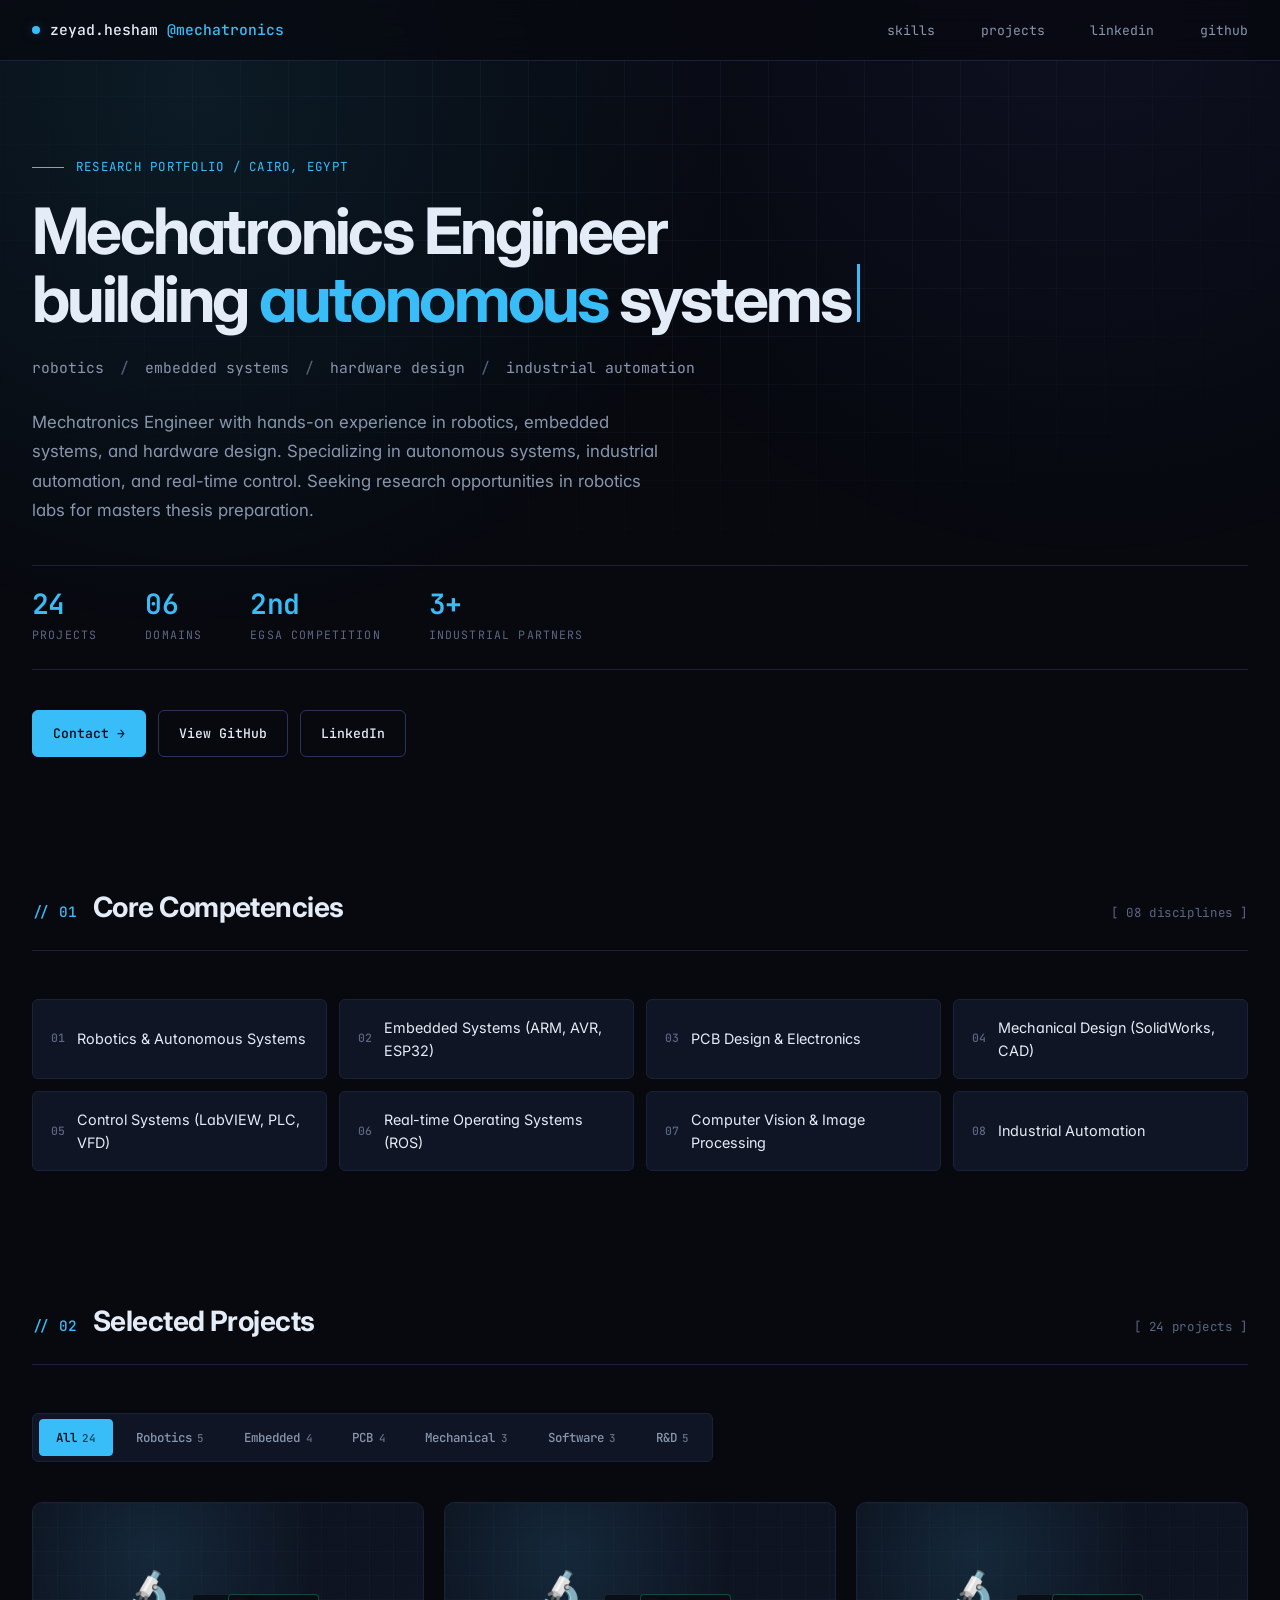
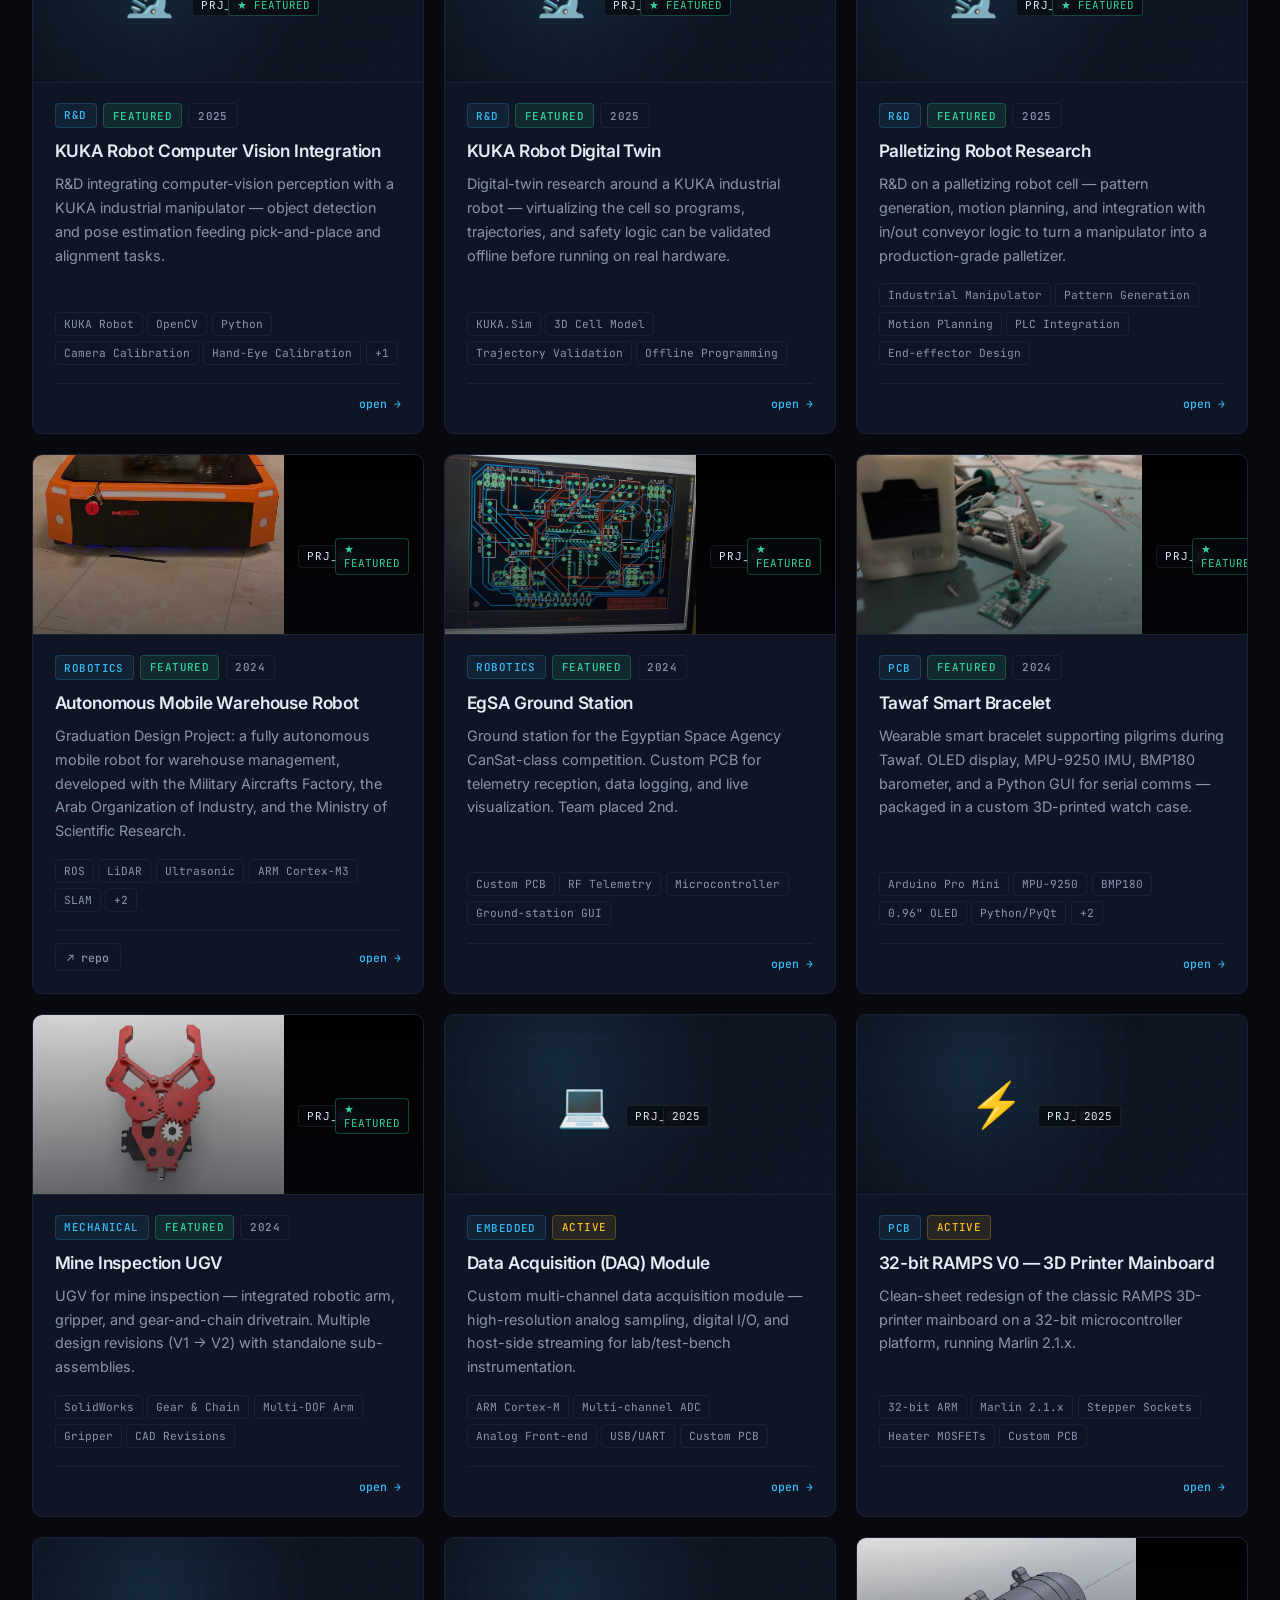
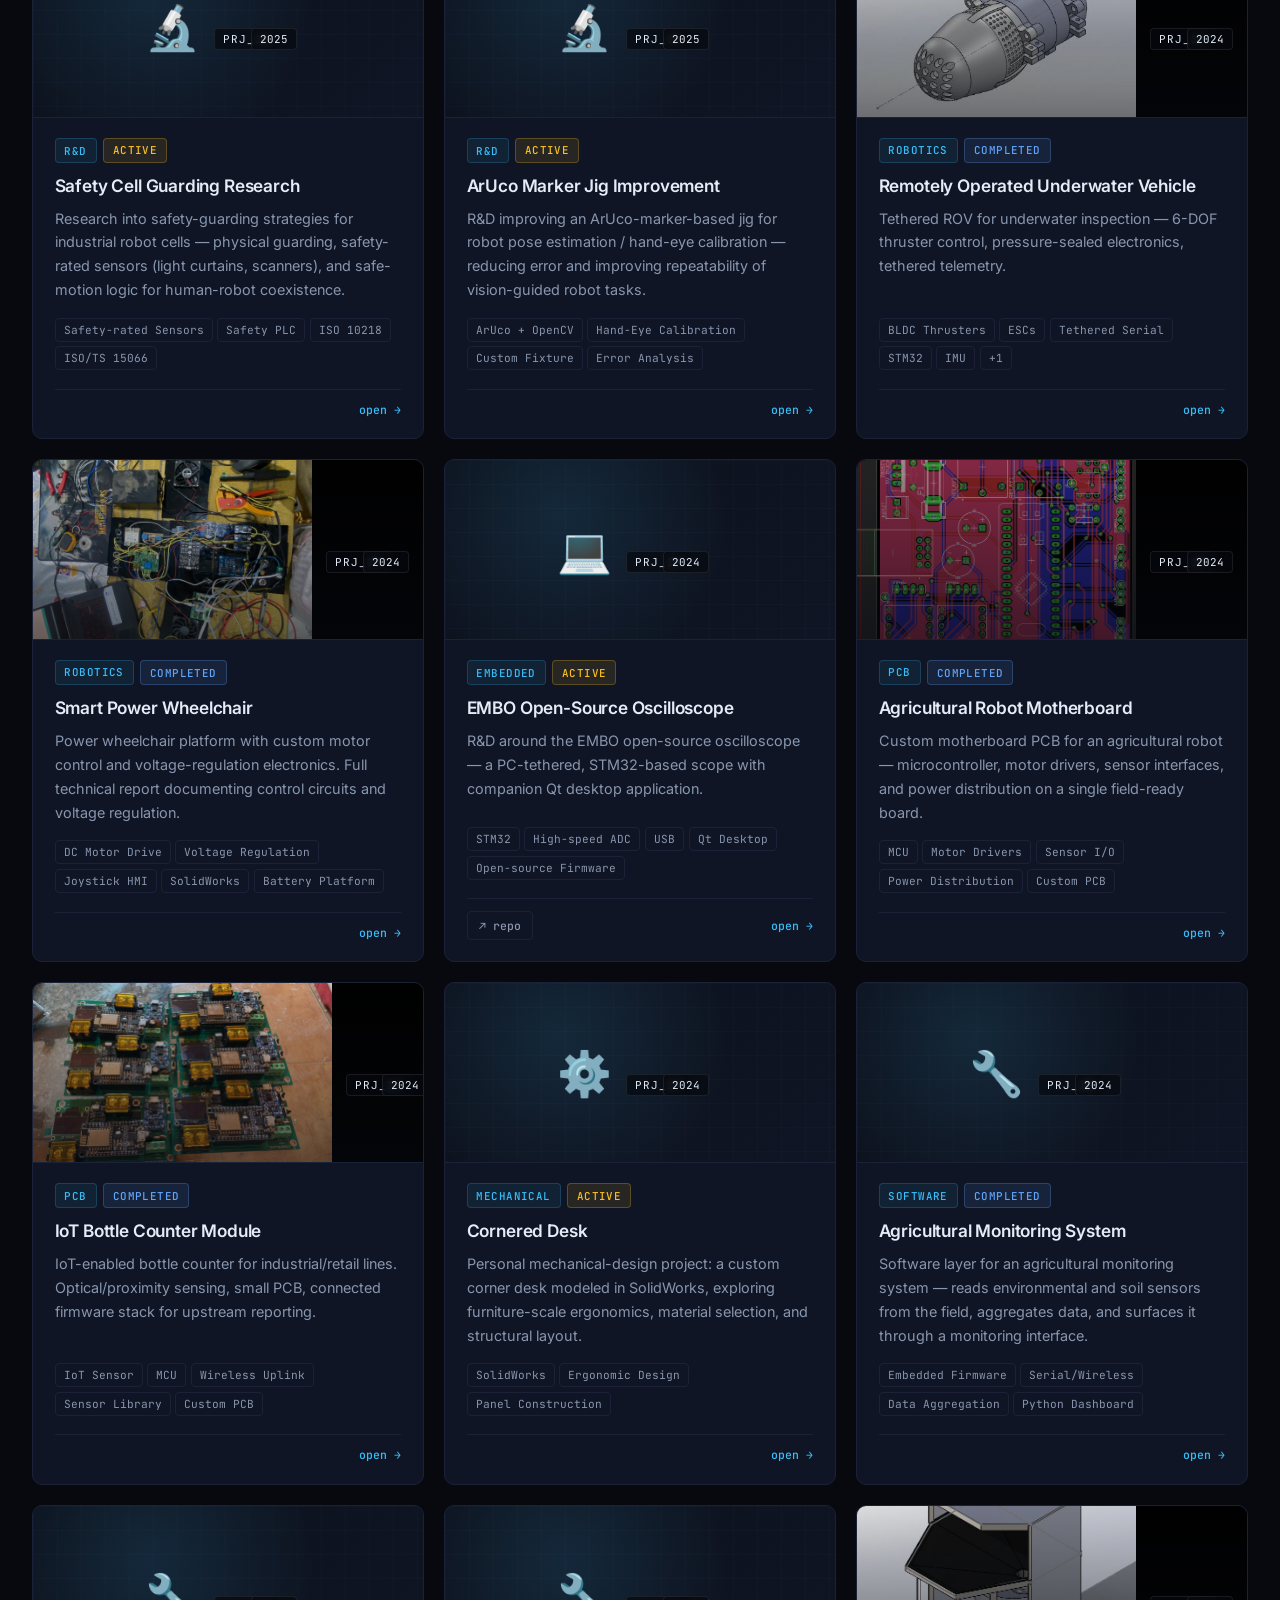
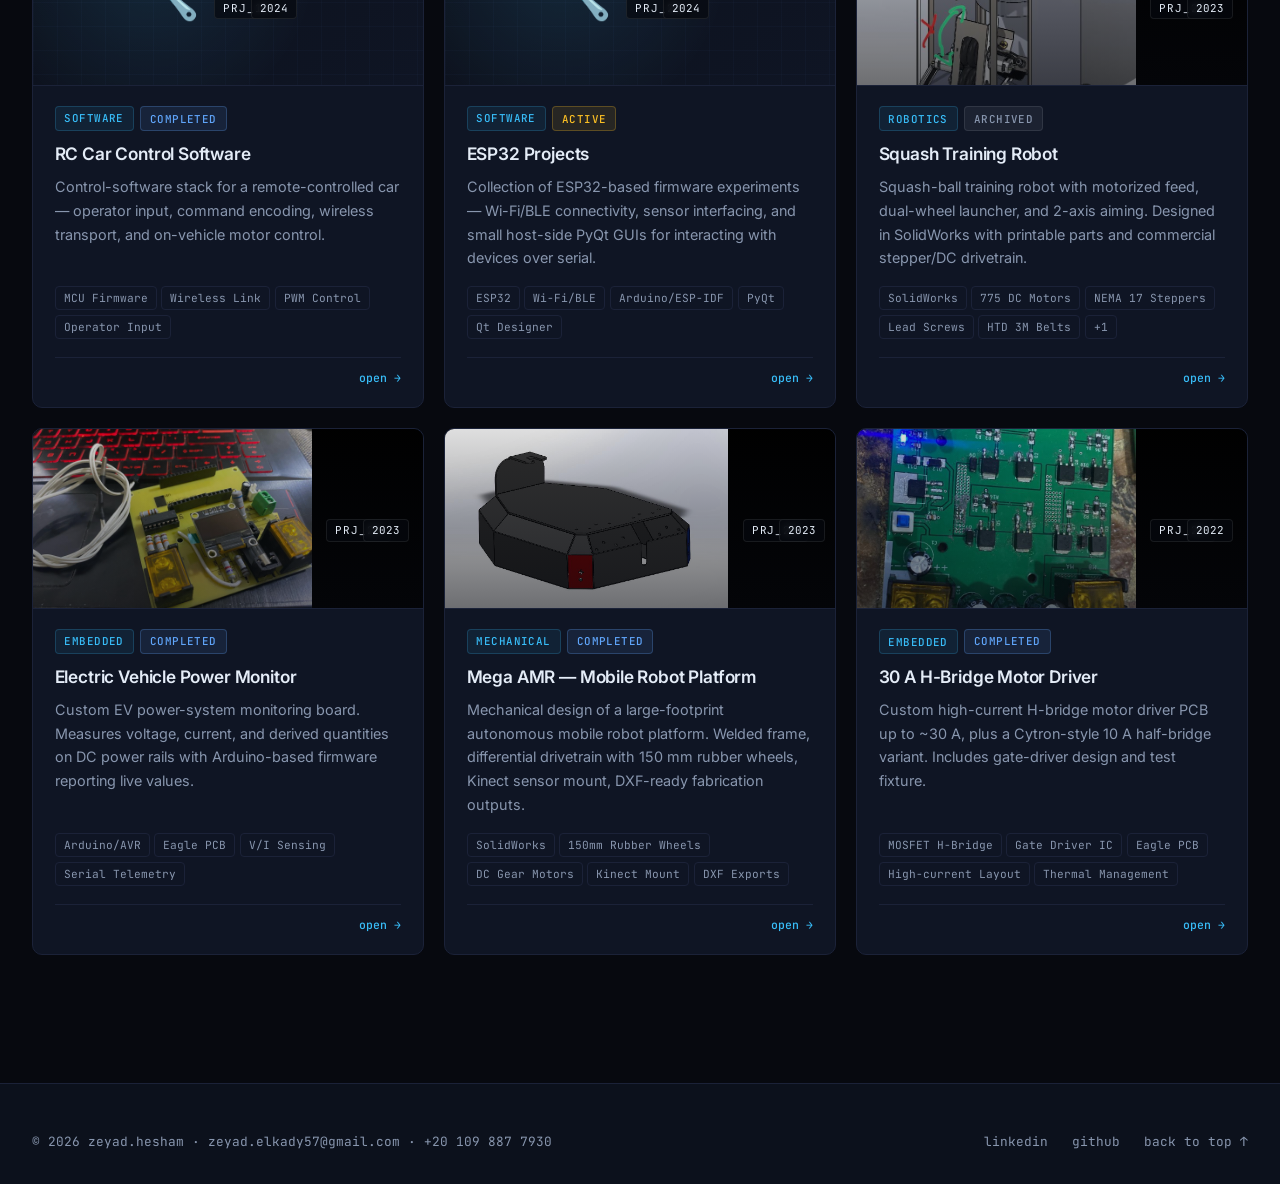
==== index.html @ 9eb86d38 "Add files via upload" ====
<!DOCTYPE html>
<html lang="en">
<head>
    <meta charset="UTF-8">
    <meta name="viewport" content="width=device-width, initial-scale=1.0">
    <title>Zeyad Hesham — Mechatronics Engineer</title>
    <meta name="description" content="Mechatronics Engineer specializing in robotics, embedded systems, and hardware design. Cairo, Egypt.">
    <link rel="preconnect" href="https://fonts.googleapis.com">
    <link rel="preconnect" href="https://fonts.gstatic.com" crossorigin>
    <link href="https://fonts.googleapis.com/css2?family=Inter:wght@300;400;500;600;700;800&family=JetBrains+Mono:wght@400;500;600&display=swap" rel="stylesheet">
    <style>
        * { margin: 0; padding: 0; box-sizing: border-box; }

        :root {
            --bg:            #07090f;
            --bg-elevated:   #0c111c;
            --bg-card:       #0f1524;
            --bg-card-hover: #121a2e;
            --border:        #1b2238;
            --border-strong: #2a3556;
            --grid-line:     rgba(120, 170, 240, 0.05);

            --text:          #e4ecf7;
            --text-muted:    #8896ae;
            --text-dim:      #5a6683;

            --accent:        #38bdf8;
            --accent-bright: #7dd3fc;
            --accent-deep:   #0284c7;
            --accent-soft:   rgba(56, 189, 248, 0.08);
            --accent-glow:   rgba(56, 189, 248, 0.25);

            --success: #34d399;
            --warning: #fbbf24;
            --info:    #60a5fa;
            --danger:  #f87171;

            --mono: 'JetBrains Mono', 'SF Mono', Consolas, Monaco, monospace;
            --sans: 'Inter', -apple-system, BlinkMacSystemFont, 'Segoe UI', Roboto, sans-serif;

            --radius-sm: 4px;
            --radius-md: 6px;
            --radius-lg: 10px;

            --shadow-lg: 0 24px 48px -16px rgba(0, 0, 0, 0.7);
            --shadow-glow: 0 0 0 1px var(--accent-glow), 0 24px 48px -20px rgba(56, 189, 248, 0.25);
        }

        html { scroll-behavior: smooth; }

        body {
            font-family: var(--sans);
            background: var(--bg);
            color: var(--text);
            line-height: 1.6;
            min-height: 100vh;
            -webkit-font-smoothing: antialiased;
            -moz-osx-font-smoothing: grayscale;
            font-feature-settings: "cv02", "cv03", "cv04", "cv11";
            overflow-x: hidden;
        }

        body::before {
            content: "";
            position: fixed;
            inset: 0;
            background-image:
                linear-gradient(var(--grid-line) 1px, transparent 1px),
                linear-gradient(90deg, var(--grid-line) 1px, transparent 1px);
            background-size: 48px 48px;
            z-index: -2;
            pointer-events: none;
            mask-image: radial-gradient(ellipse 80% 60% at 50% 20%, #000 30%, transparent 75%);
            -webkit-mask-image: radial-gradient(ellipse 80% 60% at 50% 20%, #000 30%, transparent 75%);
        }

        body::after {
            content: "";
            position: fixed;
            inset: 0;
            background:
                radial-gradient(circle at 15% 10%, rgba(56, 189, 248, 0.10), transparent 40%),
                radial-gradient(circle at 85% 0%, rgba(99, 102, 241, 0.08), transparent 40%);
            z-index: -1;
            pointer-events: none;
        }

        :focus-visible {
            outline: 1px solid var(--accent);
            outline-offset: 3px;
        }

        button { font-family: inherit; }

        ::selection { background: var(--accent-glow); color: var(--text); }

        /* ───── Header ───── */
        header {
            background: rgba(7, 9, 15, 0.75);
            backdrop-filter: blur(14px);
            -webkit-backdrop-filter: blur(14px);
            border-bottom: 1px solid var(--border);
            position: sticky;
            top: 0;
            z-index: 100;
        }

        .header-content {
            max-width: 1280px;
            margin: 0 auto;
            padding: 1.15rem 2rem;
            display: flex;
            justify-content: space-between;
            align-items: center;
        }

        .header-title {
            font-family: var(--mono);
            font-size: 0.92rem;
            font-weight: 500;
            color: var(--text);
            display: flex;
            align-items: center;
            gap: 0.6rem;
        }

        .header-title::before {
            content: "";
            width: 8px;
            height: 8px;
            background: var(--accent);
            border-radius: 50%;
            box-shadow: 0 0 12px var(--accent-glow);
            animation: pulse 2.4s ease-in-out infinite;
        }

        @keyframes pulse {
            0%, 100% { opacity: 1; transform: scale(1); }
            50% { opacity: 0.6; transform: scale(0.92); }
        }

        .header-title .accent { color: var(--accent); }

        .header-nav {
            display: flex;
            gap: 2rem;
            align-items: center;
        }

        .nav-link {
            font-family: var(--mono);
            color: var(--text-muted);
            text-decoration: none;
            transition: color 0.2s;
            font-size: 0.82rem;
            font-weight: 400;
        }

        .nav-link::before {
            content: "›";
            color: var(--text-dim);
            margin-right: 0.35rem;
            opacity: 0;
            transition: opacity 0.2s;
        }

        .nav-link:hover { color: var(--accent); }
        .nav-link:hover::before { opacity: 1; color: var(--accent); }

        /* ───── Hero ───── */
        .hero {
            max-width: 1280px;
            margin: 0 auto;
            padding: 6rem 2rem 4rem;
            position: relative;
        }

        .hero-label {
            font-family: var(--mono);
            font-size: 0.78rem;
            color: var(--accent);
            letter-spacing: 0.1em;
            text-transform: uppercase;
            margin-bottom: 1.25rem;
            display: flex;
            align-items: center;
            gap: 0.75rem;
        }

        .hero-label::before {
            content: "";
            width: 32px;
            height: 1px;
            background: var(--accent);
        }

        .hero h1 {
            font-size: clamp(2.2rem, 5.5vw, 4rem);
            line-height: 1.05;
            letter-spacing: -0.04em;
            font-weight: 700;
            margin-bottom: 1.5rem;
            color: var(--text);
            max-width: 900px;
        }

        .hero h1 .highlight { color: var(--accent); }

        .hero h1 .cursor {
            display: inline-block;
            width: 3px;
            height: 0.9em;
            background: var(--accent);
            margin-left: 6px;
            vertical-align: baseline;
            animation: blink 1.1s steps(2) infinite;
        }

        @keyframes blink { 50% { opacity: 0; } }

        .hero-sub {
            font-family: var(--mono);
            font-size: 0.92rem;
            color: var(--text-muted);
            margin-bottom: 1.75rem;
            display: flex;
            flex-wrap: wrap;
            gap: 0.5rem 1rem;
            align-items: center;
        }

        .hero-sub span { white-space: nowrap; }
        .hero-sub .sep { color: var(--text-dim); }

        .hero-desc {
            font-size: 1.05rem;
            color: var(--text-muted);
            max-width: 640px;
            margin-bottom: 2.5rem;
            line-height: 1.75;
        }

        .hero-stats {
            display: flex;
            gap: 3rem;
            padding: 1.5rem 0;
            border-top: 1px solid var(--border);
            border-bottom: 1px solid var(--border);
            margin-bottom: 2.5rem;
            flex-wrap: wrap;
        }

        .stat-value {
            font-family: var(--mono);
            font-size: 1.75rem;
            font-weight: 600;
            color: var(--accent);
            line-height: 1;
            letter-spacing: -0.02em;
        }

        .stat-label {
            font-family: var(--mono);
            font-size: 0.72rem;
            color: var(--text-dim);
            text-transform: uppercase;
            letter-spacing: 0.1em;
            margin-top: 0.5rem;
        }

        .hero-contact {
            display: flex;
            gap: 0.75rem;
            flex-wrap: wrap;
        }

        .btn {
            display: inline-flex;
            align-items: center;
            gap: 0.6rem;
            padding: 0.75rem 1.25rem;
            border-radius: var(--radius-md);
            font-family: var(--mono);
            font-size: 0.82rem;
            font-weight: 500;
            text-decoration: none;
            transition: all 0.18s ease;
            border: 1px solid transparent;
            cursor: pointer;
        }

        .btn-primary {
            background: var(--accent);
            color: var(--bg);
            border-color: var(--accent);
        }
        .btn-primary:hover {
            background: var(--accent-bright);
            border-color: var(--accent-bright);
            transform: translateY(-1px);
            box-shadow: 0 8px 20px -8px var(--accent-glow);
        }
        .btn-primary:active { transform: translateY(0); }

        .btn-ghost {
            background: transparent;
            color: var(--text);
            border-color: var(--border-strong);
        }
        .btn-ghost:hover {
            background: var(--bg-card);
            border-color: var(--accent);
            color: var(--accent);
            transform: translateY(-1px);
        }
        .btn-ghost:active { transform: translateY(0); }

        /* ───── Sections ───── */
        .section {
            max-width: 1280px;
            margin: 0 auto;
            padding: 4rem 2rem;
        }

        .section-header {
            display: flex;
            align-items: baseline;
            gap: 1rem;
            margin-bottom: 3rem;
            padding-bottom: 1.25rem;
            border-bottom: 1px solid var(--border);
        }

        .section-num {
            font-family: var(--mono);
            font-size: 0.9rem;
            color: var(--accent);
            font-weight: 500;
        }

        .section-title {
            font-size: 1.75rem;
            font-weight: 700;
            letter-spacing: -0.02em;
            color: var(--text);
        }

        .section-caption {
            margin-left: auto;
            font-family: var(--mono);
            font-size: 0.78rem;
            color: var(--text-dim);
            letter-spacing: 0.05em;
        }

        /* ───── Skills ───── */
        .skills-grid {
            display: grid;
            grid-template-columns: repeat(auto-fit, minmax(260px, 1fr));
            gap: 0.75rem;
        }

        .skill-tag {
            background: var(--bg-card);
            border: 1px solid var(--border);
            padding: 1rem 1.15rem;
            border-radius: var(--radius-md);
            color: var(--text);
            font-size: 0.9rem;
            transition: all 0.2s ease;
            position: relative;
            overflow: hidden;
            display: flex;
            align-items: center;
            gap: 0.75rem;
        }

        .skill-tag::before {
            content: "";
            position: absolute;
            left: 0;
            top: 0;
            bottom: 0;
            width: 2px;
            background: var(--accent);
            transform: scaleY(0);
            transform-origin: bottom;
            transition: transform 0.25s ease;
        }

        .skill-tag:hover {
            border-color: var(--border-strong);
            background: var(--bg-card-hover);
            transform: translateY(-2px);
        }

        .skill-tag:hover::before { transform: scaleY(1); }

        .skill-index {
            font-family: var(--mono);
            font-size: 0.72rem;
            color: var(--text-dim);
            font-weight: 500;
        }

        /* ───── Filters ───── */
        .filters {
            display: flex;
            gap: 0.35rem;
            flex-wrap: wrap;
            margin-bottom: 2.5rem;
            padding: 0.35rem;
            background: var(--bg-card);
            border: 1px solid var(--border);
            border-radius: var(--radius-md);
            width: fit-content;
            max-width: 100%;
        }

        .filter-btn {
            padding: 0.55rem 1rem;
            background: transparent;
            border: 1px solid transparent;
            color: var(--text-muted);
            border-radius: var(--radius-sm);
            cursor: pointer;
            transition: all 0.15s ease;
            font-family: var(--mono);
            font-size: 0.78rem;
            font-weight: 500;
            user-select: none;
        }

        .filter-btn:hover {
            color: var(--text);
            background: var(--bg-card-hover);
        }

        .filter-btn.active {
            background: var(--accent);
            color: var(--bg);
            border-color: var(--accent);
        }

        .filter-btn:active { transform: scale(0.96); }

        .filter-count {
            font-size: 0.68rem;
            opacity: 0.7;
            margin-left: 0.35rem;
        }

        /* ───── Projects Grid ───── */
        .projects-grid {
            display: grid;
            grid-template-columns: repeat(auto-fill, minmax(340px, 1fr));
            gap: 1.25rem;
        }

        .project-card {
            background: var(--bg-card);
            border: 1px solid var(--border);
            border-radius: var(--radius-lg);
            overflow: hidden;
            transition: transform 0.25s ease, border-color 0.25s ease, box-shadow 0.25s ease, background 0.25s ease;
            display: flex;
            flex-direction: column;
            cursor: pointer;
            position: relative;
            text-align: left;
            color: inherit;
            font-family: inherit;
            width: 100%;
            padding: 0;
        }

        .project-card:hover,
        .project-card:focus-visible {
            transform: translateY(-4px);
            border-color: var(--accent);
            box-shadow: var(--shadow-glow);
            background: var(--bg-card-hover);
        }

        .project-card:active { transform: translateY(-1px); }

        .project-image {
            width: 100%;
            height: 180px;
            background:
                linear-gradient(135deg, var(--bg-elevated), var(--bg-card));
            border-bottom: 1px solid var(--border);
            display: flex;
            align-items: center;
            justify-content: center;
            font-size: 2.75rem;
            color: var(--text-muted);
            position: relative;
            overflow: hidden;
        }

        .project-image.has-photo { background: #000; }

        .project-image.has-photo img {
            width: 100%;
            height: 100%;
            object-fit: cover;
            transition: transform 0.4s ease, opacity 0.3s ease;
            opacity: 0.92;
        }

        .project-card:hover .project-image.has-photo img {
            transform: scale(1.05);
            opacity: 1;
        }

        .project-image:not(.has-photo)::before {
            content: "";
            position: absolute;
            inset: 0;
            background-image:
                linear-gradient(var(--grid-line) 1px, transparent 1px),
                linear-gradient(90deg, var(--grid-line) 1px, transparent 1px);
            background-size: 24px 24px;
            opacity: 0.6;
        }

        .project-image:not(.has-photo)::after {
            content: "";
            position: absolute;
            inset: 0;
            background: radial-gradient(circle at 30% 30%, var(--accent-glow), transparent 55%);
            opacity: 0.5;
            mix-blend-mode: screen;
        }

        .project-image > *:not(img) { position: relative; z-index: 1; }

        .project-image.has-photo::after {
            content: "";
            position: absolute;
            inset: 0;
            background: linear-gradient(180deg, rgba(7, 9, 15, 0.05) 0%, rgba(7, 9, 15, 0.55) 100%);
            pointer-events: none;
        }

        .project-id {
            position: absolute;
            top: 0.75rem;
            left: 0.9rem;
            font-family: var(--mono);
            font-size: 0.68rem;
            color: var(--text);
            background: rgba(7, 9, 15, 0.7);
            padding: 0.2rem 0.5rem;
            border-radius: var(--radius-sm);
            letter-spacing: 0.08em;
            z-index: 2;
            border: 1px solid rgba(255, 255, 255, 0.08);
            backdrop-filter: blur(4px);
        }

        .project-year-badge {
            position: absolute;
            top: 0.75rem;
            right: 0.9rem;
            font-family: var(--mono);
            font-size: 0.68rem;
            color: var(--text);
            background: rgba(7, 9, 15, 0.7);
            padding: 0.2rem 0.5rem;
            border-radius: var(--radius-sm);
            z-index: 2;
            border: 1px solid rgba(255, 255, 255, 0.08);
            backdrop-filter: blur(4px);
        }

        .project-content {
            padding: 1.25rem 1.35rem 1.35rem;
            flex: 1;
            display: flex;
            flex-direction: column;
        }

        .project-meta-top {
            display: flex;
            gap: 0.4rem;
            flex-wrap: wrap;
            margin-bottom: 0.75rem;
        }

        .project-title {
            font-size: 1.08rem;
            font-weight: 600;
            color: var(--text);
            margin-bottom: 0.6rem;
            line-height: 1.3;
            letter-spacing: -0.01em;
        }

        .tag {
            display: inline-flex;
            align-items: center;
            font-family: var(--mono);
            font-size: 0.68rem;
            padding: 0.28rem 0.55rem;
            border-radius: var(--radius-sm);
            font-weight: 500;
            letter-spacing: 0.04em;
            text-transform: uppercase;
        }

        .tag-category {
            background: var(--accent-soft);
            color: var(--accent);
            border: 1px solid rgba(56, 189, 248, 0.2);
        }

        .status-featured  { background: rgba(52, 211, 153, 0.1); color: var(--success); border: 1px solid rgba(52, 211, 153, 0.25); }
        .status-active    { background: rgba(251, 191, 36, 0.1); color: var(--warning); border: 1px solid rgba(251, 191, 36, 0.25); }
        .status-completed { background: rgba(96, 165, 250, 0.1); color: var(--info);    border: 1px solid rgba(96, 165, 250, 0.25); }
        .status-archived  { background: rgba(107, 114, 128, 0.15); color: var(--text-muted); border: 1px solid rgba(107, 114, 128, 0.25); }

        .project-description {
            font-size: 0.9rem;
            color: var(--text-muted);
            margin-bottom: 1rem;
            flex: 1;
            line-height: 1.65;
        }

        .project-tech {
            display: flex;
            flex-wrap: wrap;
            gap: 0.3rem;
            margin-bottom: 1.15rem;
        }

        .tech-tag {
            font-family: var(--mono);
            font-size: 0.7rem;
            padding: 0.25rem 0.5rem;
            background: transparent;
            color: var(--text-muted);
            border-radius: var(--radius-sm);
            border: 1px solid var(--border);
            font-weight: 400;
        }

        .project-footer {
            display: flex;
            justify-content: space-between;
            align-items: center;
            gap: 0.5rem;
            margin-top: auto;
            padding-top: 0.75rem;
            border-top: 1px solid var(--border);
        }

        .project-links { display: flex; gap: 0.4rem; }

        .project-link {
            display: inline-flex;
            align-items: center;
            gap: 0.35rem;
            padding: 0.35rem 0.7rem;
            background: transparent;
            color: var(--text-muted);
            text-decoration: none;
            border-radius: var(--radius-sm);
            font-family: var(--mono);
            font-size: 0.72rem;
            font-weight: 500;
            transition: all 0.15s ease;
            border: 1px solid var(--border);
        }

        .project-link:hover {
            background: var(--accent);
            color: var(--bg);
            border-color: var(--accent);
        }

        .view-details {
            font-family: var(--mono);
            font-size: 0.72rem;
            color: var(--accent);
            font-weight: 500;
            display: inline-flex;
            align-items: center;
            gap: 0.3rem;
            transition: gap 0.2s ease;
        }

        .project-card:hover .view-details { gap: 0.55rem; }

        /* Featured star */
        .featured-star {
            position: absolute;
            top: 0.75rem;
            right: 0.9rem;
            font-size: 0.68rem;
            color: var(--success);
            background: rgba(7, 9, 15, 0.7);
            padding: 0.2rem 0.5rem;
            border-radius: var(--radius-sm);
            z-index: 3;
            border: 1px solid rgba(52, 211, 153, 0.3);
            font-family: var(--mono);
            backdrop-filter: blur(4px);
        }

        /* Empty state */
        .empty-state {
            grid-column: 1 / -1;
            text-align: center;
            padding: 4rem 2rem;
            color: var(--text-muted);
            background: var(--bg-card);
            border: 1px dashed var(--border-strong);
            border-radius: var(--radius-lg);
            font-family: var(--mono);
            font-size: 0.9rem;
        }

        /* ───── Footer ───── */
        footer {
            border-top: 1px solid var(--border);
            padding: 3rem 2rem 2rem;
            margin-top: 4rem;
            background: var(--bg-elevated);
        }

        .footer-content {
            max-width: 1280px;
            margin: 0 auto;
            display: flex;
            justify-content: space-between;
            align-items: center;
            flex-wrap: wrap;
            gap: 1.5rem;
            font-family: var(--mono);
            font-size: 0.8rem;
            color: var(--text-muted);
        }

        .footer-content a {
            color: var(--text-muted);
            text-decoration: none;
            transition: color 0.2s;
        }
        .footer-content a:hover { color: var(--accent); }

        .footer-links { display: flex; gap: 1.5rem; flex-wrap: wrap; }

        /* ───── Modal ───── */
        .modal-backdrop {
            position: fixed;
            inset: 0;
            background: rgba(5, 7, 12, 0.82);
            backdrop-filter: blur(8px);
            -webkit-backdrop-filter: blur(8px);
            display: none;
            align-items: center;
            justify-content: center;
            z-index: 1000;
            padding: 1.5rem;
            opacity: 0;
            transition: opacity 0.22s ease;
        }

        .modal-backdrop.open { display: flex; opacity: 1; }

        .modal {
            background: var(--bg-card);
            border: 1px solid var(--border-strong);
            border-radius: var(--radius-lg);
            max-width: 760px;
            width: 100%;
            max-height: 92vh;
            overflow-y: auto;
            box-shadow: var(--shadow-lg);
            transform: translateY(20px) scale(0.98);
            transition: transform 0.22s ease;
            position: relative;
        }

        .modal-backdrop.open .modal { transform: translateY(0) scale(1); }

        .modal-image {
            width: 100%;
            height: 260px;
            background: linear-gradient(135deg, var(--bg-elevated), var(--bg-card));
            border-bottom: 1px solid var(--border);
            display: flex;
            align-items: center;
            justify-content: center;
            font-size: 4rem;
            color: var(--text-muted);
            border-radius: var(--radius-lg) var(--radius-lg) 0 0;
            position: relative;
            overflow: hidden;
        }

        .modal-image.has-photo { background: #000; }

        .modal-image.has-photo img {
            width: 100%;
            height: 100%;
            object-fit: cover;
        }

        .modal-image:not(.has-photo)::before {
            content: "";
            position: absolute;
            inset: 0;
            background-image:
                linear-gradient(var(--grid-line) 1px, transparent 1px),
                linear-gradient(90deg, var(--grid-line) 1px, transparent 1px);
            background-size: 32px 32px;
        }

        .modal-image:not(.has-photo)::after {
            content: "";
            position: absolute;
            inset: 0;
            background: radial-gradient(circle at 50% 40%, var(--accent-glow), transparent 60%);
            opacity: 0.5;
        }

        .modal-image > *:not(img):not(button) {
            position: relative;
            z-index: 1;
        }

        .modal-close {
            position: absolute;
            top: 0.9rem;
            right: 0.9rem;
            width: 2rem;
            height: 2rem;
            border-radius: var(--radius-sm);
            background: rgba(7, 9, 15, 0.85);
            border: 1px solid var(--border-strong);
            color: var(--text);
            cursor: pointer;
            display: flex;
            align-items: center;
            justify-content: center;
            font-family: var(--mono);
            font-size: 0.9rem;
            transition: all 0.15s ease;
            z-index: 2;
            backdrop-filter: blur(4px);
        }

        .modal-close:hover {
            background: var(--accent);
            color: var(--bg);
            border-color: var(--accent);
        }

        .modal-body { padding: 1.75rem 2rem 2rem; }

        .modal-breadcrumb {
            font-family: var(--mono);
            font-size: 0.72rem;
            color: var(--text-dim);
            letter-spacing: 0.05em;
            margin-bottom: 0.6rem;
        }

        .modal-breadcrumb .accent { color: var(--accent); }

        .modal-title {
            font-size: 1.5rem;
            font-weight: 700;
            margin-bottom: 0.9rem;
            letter-spacing: -0.02em;
            line-height: 1.25;
        }

        .modal-meta {
            display: flex;
            gap: 0.4rem;
            flex-wrap: wrap;
            margin-bottom: 1.5rem;
            align-items: center;
        }

        .modal-description {
            color: var(--text-muted);
            line-height: 1.75;
            margin-bottom: 1.5rem;
            font-size: 0.98rem;
        }

        .modal-detail {
            color: var(--text-muted);
            line-height: 1.75;
            font-size: 0.92rem;
            padding: 1rem 1.15rem;
            background: rgba(7, 9, 15, 0.4);
            border-left: 2px solid var(--accent);
            border-radius: 0 var(--radius-sm) var(--radius-sm) 0;
            margin-bottom: 1.75rem;
        }

        .modal-section-title {
            font-family: var(--mono);
            font-size: 0.72rem;
            text-transform: uppercase;
            letter-spacing: 0.1em;
            color: var(--text-dim);
            margin-bottom: 0.75rem;
            display: flex;
            align-items: center;
            gap: 0.6rem;
        }

        .modal-section-title::before {
            content: "";
            width: 12px;
            height: 1px;
            background: var(--accent);
        }

        .modal-tech {
            display: flex;
            flex-wrap: wrap;
            gap: 0.4rem;
            margin-bottom: 1.5rem;
        }

        .modal-achievements {
            list-style: none;
            padding: 0;
            margin-bottom: 1.5rem;
        }

        .modal-achievements li {
            font-size: 0.92rem;
            color: var(--text-muted);
            padding: 0.4rem 0 0.4rem 1.4rem;
            position: relative;
            line-height: 1.6;
            border-bottom: 1px dashed var(--border);
        }

        .modal-achievements li:last-child { border-bottom: none; }

        .modal-achievements li::before {
            content: "▸";
            position: absolute;
            left: 0.25rem;
            top: 0.4rem;
            color: var(--accent);
            font-family: var(--mono);
        }

        .modal-links {
            display: flex;
            gap: 0.6rem;
            flex-wrap: wrap;
            padding-top: 1.25rem;
            border-top: 1px solid var(--border);
        }

        .modal-links-empty {
            font-family: var(--mono);
            font-size: 0.78rem;
            color: var(--text-dim);
            padding-top: 1.25rem;
            border-top: 1px solid var(--border);
        }

        /* Responsive */
        @media (max-width: 768px) {
            .hero { padding: 4rem 1.25rem 2.5rem; }
            .header-content { padding: 1rem 1.25rem; }
            .header-nav { display: none; }
            .section { padding: 3rem 1.25rem; }
            .section-header { flex-wrap: wrap; }
            .section-caption { margin-left: 0; flex-basis: 100%; }
            .projects-grid { grid-template-columns: 1fr; }
            .modal-body { padding: 1.25rem 1.25rem 1.5rem; }
            .modal-image { height: 180px; font-size: 3rem; }
            .footer-content { justify-content: center; text-align: center; }
            .hero-stats { gap: 1.5rem; padding: 1rem 0; }
            .stat-value { font-size: 1.25rem; }
        }

        /* Animations */
        @keyframes fadeIn {
            from { opacity: 0; transform: translateY(12px); }
            to   { opacity: 1; transform: translateY(0); }
        }

        .project-card { animation: fadeIn 0.4s ease-out both; }
        .project-card:nth-child(1) { animation-delay: 0.04s; }
        .project-card:nth-child(2) { animation-delay: 0.08s; }
        .project-card:nth-child(3) { animation-delay: 0.12s; }
        .project-card:nth-child(4) { animation-delay: 0.16s; }
        .project-card:nth-child(5) { animation-delay: 0.20s; }
        .project-card:nth-child(n+6) { animation-delay: 0.24s; }

        @media (prefers-reduced-motion: reduce) {
            *, *::before, *::after {
                animation-duration: 0.01ms !important;
                transition-duration: 0.01ms !important;
            }
        }
    </style>
</head>
<body>
    <header>
        <div class="header-content">
            <div class="header-title">zeyad.hesham<span class="accent">@mechatronics</span></div>
            <nav class="header-nav" aria-label="Primary">
                <a href="#skills" class="nav-link">skills</a>
                <a href="#projects" class="nav-link">projects</a>
                <a href="https://www.linkedin.com/in/zeyadhesham/" class="nav-link" target="_blank" rel="noopener">linkedin</a>
                <a href="https://github.com/mech-zeyadhesham" class="nav-link" target="_blank" rel="noopener">github</a>
            </nav>
        </div>
    </header>

    <section class="hero">
        <div class="hero-label">Research Portfolio / Cairo, Egypt</div>
        <h1>
            Mechatronics Engineer<br>
            building <span class="highlight">autonomous</span> systems<span class="cursor"></span>
        </h1>
        <div class="hero-sub">
            <span>robotics</span>
            <span class="sep">/</span>
            <span>embedded systems</span>
            <span class="sep">/</span>
            <span>hardware design</span>
            <span class="sep">/</span>
            <span>industrial automation</span>
        </div>
        <p class="hero-desc">
            Mechatronics Engineer with hands-on experience in robotics, embedded systems, and hardware design.
            Specializing in autonomous systems, industrial automation, and real-time control.
            Seeking research opportunities in robotics labs for masters thesis preparation.
        </p>

        <div class="hero-stats">
            <div>
                <div class="stat-value" id="stat-projects">24</div>
                <div class="stat-label">Projects</div>
            </div>
            <div>
                <div class="stat-value" id="stat-categories">6</div>
                <div class="stat-label">Domains</div>
            </div>
            <div>
                <div class="stat-value">2nd</div>
                <div class="stat-label">EgSA Competition</div>
            </div>
            <div>
                <div class="stat-value">3+</div>
                <div class="stat-label">Industrial Partners</div>
            </div>
        </div>

        <div class="hero-contact">
            <a href="mailto:zeyad.elkady57@gmail.com" class="btn btn-primary">Contact →</a>
            <a href="https://github.com/mech-zeyadhesham" class="btn btn-ghost" target="_blank" rel="noopener">View GitHub</a>
            <a href="https://www.linkedin.com/in/zeyadhesham/" class="btn btn-ghost" target="_blank" rel="noopener">LinkedIn</a>
        </div>
    </section>

    <section class="section" id="skills">
        <div class="section-header">
            <span class="section-num">// 01</span>
            <h2 class="section-title">Core Competencies</h2>
            <span class="section-caption">[ 08 disciplines ]</span>
        </div>
        <div class="skills-grid" id="skills-grid"></div>
    </section>

    <section class="section" id="projects">
        <div class="section-header">
            <span class="section-num">// 02</span>
            <h2 class="section-title">Selected Projects</h2>
            <span class="section-caption" id="project-count">[ 24 projects ]</span>
        </div>

        <div class="filters" id="filters" role="tablist" aria-label="Project filters"></div>

        <div class="projects-grid" id="projects-grid"></div>
    </section>

    <div class="modal-backdrop" id="modal-backdrop" role="dialog" aria-modal="true" aria-labelledby="modal-title" aria-hidden="true">
        <div class="modal" role="document">
            <div class="modal-image" id="modal-image">
                <span id="modal-emoji">🔧</span>
                <button type="button" class="modal-close" id="modal-close" aria-label="Close">✕</button>
            </div>
            <div class="modal-body">
                <div class="modal-breadcrumb">projects / <span class="accent" id="modal-breadcrumb-category">category</span></div>
                <h3 class="modal-title" id="modal-title">Project Title</h3>
                <div class="modal-meta" id="modal-meta"></div>
                <p class="modal-description" id="modal-description"></p>
                <div id="modal-detail-wrap" class="modal-detail" hidden></div>

                <div id="modal-achievements-wrap" hidden>
                    <div class="modal-section-title">Key Achievements</div>
                    <ul class="modal-achievements" id="modal-achievements"></ul>
                </div>

                <div class="modal-section-title">Tech Stack</div>
                <div class="modal-tech" id="modal-tech"></div>
                <div id="modal-links" class="modal-links"></div>
            </div>
        </div>
    </div>

    <footer>
        <div class="footer-content">
            <div>© <span id="copyright-year"></span> zeyad.hesham · <a href="mailto:zeyad.elkady57@gmail.com">zeyad.elkady57@gmail.com</a> · +20 109 887 7930</div>
            <div class="footer-links">
                <a href="https://www.linkedin.com/in/zeyadhesham/" target="_blank" rel="noopener">linkedin</a>
                <a href="https://github.com/mech-zeyadhesham" target="_blank" rel="noopener">github</a>
                <a href="#">back to top ↑</a>
            </div>
        </div>
    </footer>

    <script>
        /* ───── Categories & Skills ───── */
        const CATEGORIES = [
            { id: "all",        name: "All" },
            { id: "robotics",   name: "Robotics" },
            { id: "embedded",   name: "Embedded" },
            { id: "pcb",        name: "PCB" },
            { id: "mechanical", name: "Mechanical" },
            { id: "software",   name: "Software" },
            { id: "research",   name: "R&D" }
        ];

        const SKILLS = [
            "Robotics & Autonomous Systems",
            "Embedded Systems (ARM, AVR, ESP32)",
            "PCB Design & Electronics",
            "Mechanical Design (SolidWorks, CAD)",
            "Control Systems (LabVIEW, PLC, VFD)",
            "Real-time Operating Systems (ROS)",
            "Computer Vision & Image Processing",
            "Industrial Automation"
        ];

        /* ───── Projects (source of truth) ───── */
        const PROJECTS = [
            /* Robotics */
            { slug:"autonomous-mobile-robot", title:"Autonomous Mobile Warehouse Robot", category:"robotics", status:"featured", year:2024,
              description:"Graduation Design Project: a fully autonomous mobile robot for warehouse management, developed with the Military Aircrafts Factory, the Arab Organization of Industry, and the Ministry of Scientific Research.",
              techStack:["ROS","LiDAR","Ultrasonic","ARM Cortex-M3","SLAM","Path Planning","C/C++"],
              achievements:["Graduation Design Project (GDP)","Industrial collaboration with 3 government entities","Autonomous navigation with real-time decision making","Integrated heavy-lifting mechanism for pallet handling"],
              detail:"Perception (LiDAR + ultrasonic), decision-making (SLAM + dynamic path planning), and actuation (closed-loop motor control on an ARM MCU) unified in a ROS-based architecture. Demonstrated in a live industrial pilot with three Egyptian government agencies.",
              image:"portfolio_assets/amr.jpg",
              links:{ repository:"https://github.com/mech-zeyadhesham/autonomous-amr" } },

            { slug:"egsa-ground-station", title:"EgSA Ground Station", category:"robotics", status:"featured", year:2024,
              description:"Ground station for the Egyptian Space Agency CanSat-class competition. Custom PCB for telemetry reception, data logging, and live visualization. Team placed 2nd.",
              techStack:["Custom PCB","RF Telemetry","Microcontroller","Ground-station GUI"],
              achievements:["2nd place — Egyptian Space Agency competition","Full custom PCB design from schematic to fabrication","Live telemetry decoding and visualization"],
              detail:"Ground half of a CanSat-class payload system: receive RF telemetry, decode and log packets, and present live data to judges and operators. Disciplined PCB layout, robust framing, and a clean operator interface validated under competition conditions.",
              image:"portfolio_assets/egsa.jpg",
              links:{} },

            { slug:"rov", title:"Remotely Operated Underwater Vehicle", category:"robotics", status:"completed", year:2024,
              description:"Tethered ROV for underwater inspection — 6-DOF thruster control, pressure-sealed electronics, tethered telemetry.",
              techStack:["BLDC Thrusters","ESCs","Tethered Serial","STM32","IMU","PWM Mixing"],
              achievements:["End-to-end mechanical, electrical, and software design","Water-tight enclosure validated under pressure","Stable 6-DOF thruster control via tethered operator console"],
              detail:"Full ROV platform: brushless thrusters for six-degree-of-freedom motion, a pressure-sealed housing, and a tether carrying power and serial telemetry to a surface console. Demonstrated controllable motion with stable depth-hold behavior in pool testing.",
              image:"portfolio_assets/rov.jpg",
              links:{} },

            { slug:"smart-wheelchair", title:"Smart Power Wheelchair", category:"robotics", status:"completed", year:2024,
              description:"Power wheelchair platform with custom motor control and voltage-regulation electronics. Full technical report documenting control circuits and voltage regulation.",
              techStack:["DC Motor Drive","Voltage Regulation","Joystick HMI","SolidWorks","Battery Platform"],
              achievements:["Full mechanical + electrical integration","Detailed technical report on control & voltage-regulation circuits","Battery-powered, user-controlled mobility platform"],
              detail:"Electric wheelchair demonstrating practical assistive mobility. Covered mechanical chassis modeling in SolidWorks, electronic motor drive design, and voltage-regulation circuitry sized for reliable daily use on battery power.",
              image:"portfolio_assets/wheelchair.jpg",
              links:{} },

            { slug:"squash-bot", title:"Squash Training Robot", category:"robotics", status:"archived", year:2023,
              description:"Squash-ball training robot with motorized feed, dual-wheel launcher, and 2-axis aiming. Designed in SolidWorks with printable parts and commercial stepper/DC drivetrain.",
              techStack:["SolidWorks","775 DC Motors","NEMA 17 Steppers","Lead Screws","HTD 3M Belts","3D Printing"],
              achievements:["Complete CAD assembly of launcher, feeder, and aiming frame","Motorized 2-axis aim via lead-screw stages","Ball feed mechanism with printable sub-assembly"],
              detail:"Motorized ball-launcher for solo squash practice. Complete SolidWorks assembly of launcher, gravity-fed hopper, feed mechanism, and 2-axis aiming platform. Project terminated prior to integration — CAD package serves as a reference design.",
              image:"portfolio_assets/squash.jpg",
              links:{} },

            /* Embedded */
            { slug:"daq-module", title:"Data Acquisition (DAQ) Module", category:"embedded", status:"active", year:2025,
              description:"Custom multi-channel data acquisition module — high-resolution analog sampling, digital I/O, and host-side streaming for lab/test-bench instrumentation.",
              techStack:["ARM Cortex-M","Multi-channel ADC","Analog Front-end","USB/UART","Custom PCB"],
              achievements:["Active R&D project","Front-end conditioning + ADC integration in progress","Designed as reusable lab instrumentation"],
              detail:"General-purpose DAQ module as a reusable instrument: multi-channel analog input, digital I/O, and host-side interface for real-time streaming and logging. Analog front-end includes instrumentation amp, anti-aliasing filter, programmable gain. Multi-channel ADC sampled by DMA for continuous throughput.",
              links:{} },

            { slug:"oscilloscope", title:"EMBO Open-Source Oscilloscope", category:"embedded", status:"active", year:2024,
              description:"R&D around the EMBO open-source oscilloscope — a PC-tethered, STM32-based scope with companion Qt desktop application.",
              techStack:["STM32","High-speed ADC","USB","Qt Desktop","Open-source Firmware"],
              achievements:["Studied and adapted EMBO open-source scope platform","Ran the Win64 companion application against firmware targets","Platform for R&D into sampled-signal instrumentation"],
              detail:"Work on the EMBO open-source oscilloscope — STM32 firmware plus a Qt desktop companion — used as a hands-on R&D platform for signal sampling, USB bulk transfer, and oscilloscope UX. Hands-on familiarity with sampled-signal instrumentation end-to-end.",
              links:{ repository:"https://github.com/parezj/EMBO" } },

            { slug:"ev-monitor", title:"Electric Vehicle Power Monitor", category:"embedded", status:"completed", year:2023,
              description:"Custom EV power-system monitoring board. Measures voltage, current, and derived quantities on DC power rails with Arduino-based firmware reporting live values.",
              techStack:["Arduino/AVR","Eagle PCB","V/I Sensing","Serial Telemetry"],
              achievements:["Custom PCB schematic + layout delivered","Functional firmware reporting EV pack telemetry","End-to-end design: sensing → firmware → output"],
              detail:"Purpose-built monitor for an electric-vehicle DC power system: custom PCB plus Arduino firmware sampling voltage and current on the main rails and publishing them as serial telemetry for the vehicle's dashboard and logging stack.",
              image:"portfolio_assets/ev-monitor.jpg",
              links:{} },

            { slug:"motor-driver", title:"30 A H-Bridge Motor Driver", category:"embedded", status:"completed", year:2022,
              description:"Custom high-current H-bridge motor driver PCB up to ~30 A, plus a Cytron-style 10 A half-bridge variant. Includes gate-driver design and test fixture.",
              techStack:["MOSFET H-Bridge","Gate Driver IC","Eagle PCB","High-current Layout","Thermal Management"],
              achievements:["Two complete PCB designs (30 A full-bridge + 10 A half-bridge)","Gate-driver schematic + documentation","Usable on high-torque mobile-robot platforms"],
              detail:"Pair of custom motor-driver boards: a 30 A full H-bridge (MD20A-NEW) for heavier drivetrains, and a 10 A Cytron-style half-bridge clone for lighter applications. Both include proper gate-driver circuitry and layout practices for high-current switching.",
              image:"portfolio_assets/motor-driver.jpg",
              links:{} },

            /* PCB */
            { slug:"32bit-ramps", title:"32-bit RAMPS V0 — 3D Printer Mainboard", category:"pcb", status:"active", year:2025,
              description:"Clean-sheet redesign of the classic RAMPS 3D-printer mainboard on a 32-bit microcontroller platform, running Marlin 2.1.x.",
              techStack:["32-bit ARM","Marlin 2.1.x","Stepper Sockets","Heater MOSFETs","Custom PCB"],
              achievements:["Complete 32-bit RAMPS V0 board design","Marlin 2.1.x configuration tailored to the new board","Modernizes 8-bit RAMPS for higher step rates and better control loops"],
              detail:"Modernized 3D-printer mainboard in the RAMPS tradition — moving from 8-bit AVR to a 32-bit ARM MCU and current Marlin 2.1.x firmware. Higher achievable step rates, better motion planning, headroom for features like linear advance. Build on hold pending fabrication hardware.",
              links:{} },

            { slug:"agro-robot-motherboard", title:"Agricultural Robot Motherboard", category:"pcb", status:"completed", year:2024,
              description:"Custom motherboard PCB for an agricultural robot — microcontroller, motor drivers, sensor interfaces, and power distribution on a single field-ready board.",
              techStack:["MCU","Motor Drivers","Sensor I/O","Power Distribution","Custom PCB"],
              achievements:["Single-board solution for agricultural robot electronics","Reduces wiring complexity vs. modular prototype","Tailored I/O mix for agricultural sensors and actuators"],
              detail:"Custom mainboard for an agricultural robotics platform. Instead of stacking off-the-shelf modules, this design consolidates compute, motor drive interfaces, sensor I/O, and power distribution onto a single PCB tailored to the robot's BOM.",
              image:"portfolio_assets/agro-motherboard.jpg",
              links:{} },

            { slug:"bottle-counter", title:"IoT Bottle Counter Module", category:"pcb", status:"completed", year:2024,
              description:"IoT-enabled bottle counter for industrial/retail lines. Optical/proximity sensing, small PCB, connected firmware stack for upstream reporting.",
              techStack:["IoT Sensor","MCU","Wireless Uplink","Sensor Library","Custom PCB"],
              achievements:["End-to-end sensor + compute + uplink module","Reusable IoT sensor library","Deployable counting node for production/packaging lines"],
              detail:"Small IoT-enabled counting module for bottle-handling lines. Each module pairs a physical sensor with a microcontroller and a wireless uplink so counts can be aggregated centrally instead of read from a local display.",
              image:"portfolio_assets/bottle-counter.jpg",
              links:{} },

            { slug:"tawaf-bracelet", title:"Tawaf Smart Bracelet", category:"pcb", status:"featured", year:2024,
              description:"Wearable smart bracelet supporting pilgrims during Tawaf. OLED display, MPU-9250 IMU, BMP180 barometer, and a Python GUI for serial comms — packaged in a custom 3D-printed watch case.",
              techStack:["Arduino Pro Mini","MPU-9250","BMP180","0.96\" OLED","Python/PyQt","Custom PCB","3D-printed Enclosure"],
              achievements:["Full wearable: PCB + sensors + firmware + enclosure","Python host GUI for live serial communication","Integrated motion + environmental sensing on a small form factor"],
              detail:"Purpose-built wearable to support pilgrims during Tawaf. Combines motion sensing (MPU-9250), environmental sensing (BMP180), and a small on-device OLED display, plus a companion Python GUI for host-side debugging and data capture.",
              image:"portfolio_assets/tawaf.jpg",
              links:{} },

            /* Mechanical */
            { slug:"cornered-desk", title:"Cornered Desk", category:"mechanical", status:"active", year:2024,
              description:"Personal mechanical-design project: a custom corner desk modeled in SolidWorks, exploring furniture-scale ergonomics, material selection, and structural layout.",
              techStack:["SolidWorks","Ergonomic Design","Panel Construction"],
              achievements:["Complete SolidWorks part file (Desk.SLDPRT)","Personal design exploration of ergonomic corner workspace"],
              detail:"Personal SolidWorks project: a custom corner desk sized for a multi-monitor workstation. Focus on getting ergonomic dimensions right (depth, height, monitor distance) before committing to construction materials.",
              links:{} },

            { slug:"mega-amr", title:"Mega AMR — Mobile Robot Platform", category:"mechanical", status:"completed", year:2023,
              description:"Mechanical design of a large-footprint autonomous mobile robot platform. Welded frame, differential drivetrain with 150 mm rubber wheels, Kinect sensor mount, DXF-ready fabrication outputs.",
              techStack:["SolidWorks","150mm Rubber Wheels","DC Gear Motors","Kinect Mount","DXF Exports"],
              achievements:["Full-platform SolidWorks assembly including frame, drivetrain, and sensor mounts","DXF exports for fabrication","STEP exports for external review"],
              detail:"Mechanical design of a large AMR platform — the 'heavy' class of the mobile-robot work. SolidWorks package includes frame, drivetrain (motors, brackets, wheels), sensor mounts (Kinect), and ancillary mechanisms, plus DXF exports ready for sheet-metal/laser fabrication.",
              image:"portfolio_assets/mega-amr.jpg",
              links:{} },

            { slug:"mine-ugv", title:"Mine Inspection UGV", category:"mechanical", status:"featured", year:2024,
              description:"UGV for mine inspection — integrated robotic arm, gripper, and gear-and-chain drivetrain. Multiple design revisions (V1 → V2) with standalone sub-assemblies.",
              techStack:["SolidWorks","Gear & Chain","Multi-DOF Arm","Gripper","CAD Revisions"],
              achievements:["Complete mobile platform with integrated manipulation arm","Gear-and-chain drivetrain for rough-terrain capability","Iterative design — V1 through V2 with captured lessons"],
              detail:"Mechanical design of a UGV intended for mine inspection — mobile platform with onboard manipulation (arm + gripper) capable of traversing uneven terrain. Multiple revisions (OLD-UGV → UGV → UGV V2) with standalone sub-assemblies for the ARM, GRIPPER, and gear-and-chain drivetrain.",
              image:"portfolio_assets/mine-ugv.jpg",
              links:{} },

            /* Software */
            { slug:"agricultural-monitoring", title:"Agricultural Monitoring System", category:"software", status:"completed", year:2024,
              description:"Software layer for an agricultural monitoring system — reads environmental and soil sensors from the field, aggregates data, and surfaces it through a monitoring interface.",
              techStack:["Embedded Firmware","Serial/Wireless","Data Aggregation","Python Dashboard"],
              achievements:["Field-to-dashboard software pipeline","Works with the Agricultural Robot Motherboard"],
              detail:"Software counterpart to the agricultural-robotics hardware work: firmware on sensing nodes, a transport path to a host machine, and host-side tooling for viewing and exporting data. Forms the software layer of a complete field-robotics stack.",
              links:{} },

            { slug:"rc-car-control", title:"RC Car Control Software", category:"software", status:"completed", year:2024,
              description:"Control-software stack for a remote-controlled car — operator input, command encoding, wireless transport, and on-vehicle motor control.",
              techStack:["MCU Firmware","Wireless Link","PWM Control","Operator Input"],
              achievements:["End-to-end teleop stack: operator → wireless → vehicle actuation","Smooth steering / throttle response via PWM control"],
              detail:"Software for an RC car covering both ends of the link: operator-side transmitter that encodes joystick inputs, and the vehicle-side receiver that decodes them and drives steering servo and drive motor. Responsive manual control — a foundation for layering autonomy on top of a trusted teleop link.",
              links:{} },

            { slug:"esp32-projects", title:"ESP32 Projects", category:"software", status:"active", year:2024,
              description:"Collection of ESP32-based firmware experiments — Wi-Fi/BLE connectivity, sensor interfacing, and small host-side PyQt GUIs for interacting with devices over serial.",
              techStack:["ESP32","Wi-Fi/BLE","Arduino/ESP-IDF","PyQt","Qt Designer"],
              achievements:["Multiple firmware experiments on ESP32 targets","Custom PyQt GUIs (QT.py, gui.py, untitled.ui)","End-to-end workflow: device firmware + desktop tooling"],
              detail:"Collection of ESP32 experiments plus desktop tooling: small PyQt GUIs for talking to devices over serial and visualizing sensor streams. A reusable template stack — ESP32 firmware on one side, PyQt tool on the other — that accelerates future IoT and robotics experiments.",
              links:{} },

            /* R&D */
            { slug:"kuka-robot-cv", title:"KUKA Robot Computer Vision Integration", category:"research", status:"featured", year:2025,
              description:"R&D integrating computer-vision perception with a KUKA industrial manipulator — object detection and pose estimation feeding pick-and-place and alignment tasks.",
              techStack:["KUKA Robot","OpenCV","Python","Camera Calibration","Hand-Eye Calibration","KRL"],
              achievements:["Vision-guided robot motion on an industrial platform","Hand-eye calibration for camera ↔ robot frame alignment","Repeatable integration pattern for CV + industrial robot"],
              detail:"R&D on coupling a computer-vision pipeline to a KUKA industrial robot so the arm can react to what it sees — part detection, pose estimation, and on-the-fly motion commands in place of fixed hard-coded poses. A reusable pattern for vision-guided industrial manipulation.",
              links:{} },

            { slug:"kuka-digital-twin", title:"KUKA Robot Digital Twin", category:"research", status:"featured", year:2025,
              description:"Digital-twin research around a KUKA industrial robot — virtualizing the cell so programs, trajectories, and safety logic can be validated offline before running on real hardware.",
              techStack:["KUKA.Sim","3D Cell Model","Trajectory Validation","Offline Programming"],
              achievements:["Virtual cell mirroring the physical KUKA setup","Offline trajectory validation before touching real hardware","Platform for collision / reach / cycle-time studies"],
              detail:"Digital-twin workstream letting the KUKA cell be reasoned about in software: geometry, kinematics, and programs in sync with the physical setup so changes can be validated before they're committed to real-world motion. Includes collision checks, reach analysis, cycle-time estimation, safety-envelope verification.",
              links:{} },

            { slug:"safety-cell-guarding", title:"Safety Cell Guarding Research", category:"research", status:"active", year:2025,
              description:"Research into safety-guarding strategies for industrial robot cells — physical guarding, safety-rated sensors (light curtains, scanners), and safe-motion logic for human-robot coexistence.",
              techStack:["Safety-rated Sensors","Safety PLC","ISO 10218","ISO/TS 15066"],
              achievements:["Survey of safety-guarding strategies for robot cells","Mapped hardware, software, and procedural layers of cell safety"],
              detail:"R&D study of how robot cells are kept safe in practice: physical guards, safety-rated sensors, safety PLCs driving safe-stop logic, and the procedural/standards layer on top. A consolidated view that can inform future cell design, including collaborative-robot deployments.",
              links:{} },

            { slug:"aruco-jig-improvement", title:"ArUco Marker Jig Improvement", category:"research", status:"active", year:2025,
              description:"R&D improving an ArUco-marker-based jig for robot pose estimation / hand-eye calibration — reducing error and improving repeatability of vision-guided robot tasks.",
              techStack:["ArUco + OpenCV","Hand-Eye Calibration","Custom Fixture","Error Analysis"],
              achievements:["Improved-accuracy ArUco-based calibration jig","Reduced pose-estimation error vs. original jig","Reusable calibration workflow for future vision-guided projects"],
              detail:"Focused improvement work on an ArUco-marker jig used for robot calibration and pose estimation. Goal: smaller residual error and better run-to-run repeatability when the jig is used to tie a camera frame to a robot TCP. Metrology-grade thinking about vision systems and their error sources.",
              links:{} },

            { slug:"palletizing-robot", title:"Palletizing Robot Research", category:"research", status:"featured", year:2025,
              description:"R&D on a palletizing robot cell — pattern generation, motion planning, and integration with in/out conveyor logic to turn a manipulator into a production-grade palletizer.",
              techStack:["Industrial Manipulator","Pattern Generation","Motion Planning","PLC Integration","End-effector Design"],
              achievements:["End-to-end palletizing workflow on an industrial robot","Pattern generation for mixed carton sizes","Cycle-time-aware motion planning"],
              detail:"Research on turning a general industrial manipulator into a palletizing cell: computing valid stacking patterns, planning pick-and-place motion, and synchronizing with conveyor and PLC logic so the cell can run end-to-end. Full-stack industrial robotics — planning, manipulation, plant-floor integration.",
              links:{} }
        ];

        const statusConfig = {
            featured:  { label: "Featured",  class: "status-featured" },
            active:    { label: "Active",    class: "status-active" },
            completed: { label: "Completed", class: "status-completed" },
            archived:  { label: "Archived",  class: "status-archived" }
        };

        const categoryEmojis = {
            robotics: "🤖", embedded: "💻", pcb: "⚡",
            mechanical: "⚙️", software: "🔧", research: "🔬"
        };
        const categoryNames = {
            robotics: "Robotics", embedded: "Embedded", pcb: "PCB",
            mechanical: "Mechanical", software: "Software", research: "R&D"
        };

        const getCategoryEmoji = c => categoryEmojis[c] || "🔧";
        const getCategoryName  = c => categoryNames[c]  || c;

        function esc(s) {
            return String(s).replace(/[&<>"']/g, ch => ({
                '&':'&amp;','<':'&lt;','>':'&gt;','"':'&quot;',"'":'&#39;'
            }[ch]));
        }

        function pad(n, w = 2) { return String(n).padStart(w, '0'); }

        /* ───── Skills render ───── */
        (function renderSkills() {
            const grid = document.getElementById("skills-grid");
            SKILLS.forEach((s, i) => {
                const el = document.createElement("div");
                el.className = "skill-tag";
                el.innerHTML = `<span class="skill-index">${pad(i + 1)}</span>${esc(s)}`;
                grid.appendChild(el);
            });
            const header = document.querySelector(".section-header .section-caption");
            if (header) header.textContent = `[ ${pad(SKILLS.length)} disciplines ]`;
        })();

        /* ───── Filters render ───── */
        (function renderFilters() {
            const bar = document.getElementById("filters");
            CATEGORIES.forEach((c, idx) => {
                const count = c.id === "all"
                    ? PROJECTS.length
                    : PROJECTS.filter(p => p.category === c.id).length;
                const btn = document.createElement("button");
                btn.type = "button";
                btn.className = "filter-btn" + (idx === 0 ? " active" : "");
                btn.dataset.filter = c.id;
                btn.innerHTML = `${esc(c.name)}<span class="filter-count">${count}</span>`;
                btn.addEventListener("click", () => {
                    document.querySelectorAll(".filter-btn").forEach(b => b.classList.remove("active"));
                    btn.classList.add("active");
                    renderProjects(c.id);
                });
                bar.appendChild(btn);
            });
        })();

        /* ───── Project cards ───── */
        function renderProjects(filter = "all") {
            const grid = document.getElementById("projects-grid");
            grid.innerHTML = "";

            // Sort: featured first, then by year desc
            const filtered = (filter === "all" ? PROJECTS : PROJECTS.filter(p => p.category === filter))
                .slice()
                .sort((a, b) => {
                    const fa = a.status === "featured" ? 0 : 1;
                    const fb = b.status === "featured" ? 0 : 1;
                    if (fa !== fb) return fa - fb;
                    return (b.year || 0) - (a.year || 0);
                });

            document.getElementById("project-count").textContent =
                `[ ${pad(filtered.length)} project${filtered.length === 1 ? '' : 's'} ]`;

            if (filtered.length === 0) {
                grid.innerHTML = '<div class="empty-state">// no projects in this category</div>';
                return;
            }

            const frag = document.createDocumentFragment();

            filtered.forEach((project, idx) => {
                const statusInfo = statusConfig[project.status] || statusConfig.completed;
                const hasPhoto = !!project.image;

                const card = document.createElement("button");
                card.type = "button";
                card.className = "project-card";
                card.dataset.category = project.category;
                card.dataset.slug = project.slug;
                card.setAttribute("aria-label", `View details for ${project.title}`);

                const imageInner = hasPhoto
                    ? `<img src="${esc(project.image)}" alt="${esc(project.title)}" loading="lazy" onerror="this.parentElement.classList.remove('has-photo'); this.remove();">`
                    : `<div>${getCategoryEmoji(project.category)}</div>`;

                card.innerHTML = `
                    <div class="project-image ${hasPhoto ? 'has-photo' : ''}">
                        ${imageInner}
                        <span class="project-id">PRJ_${pad(idx + 1)}</span>
                        ${project.status === "featured"
                            ? `<span class="featured-star">★ FEATURED</span>`
                            : `<span class="project-year-badge">${esc(project.year)}</span>`}
                    </div>
                    <div class="project-content">
                        <div class="project-meta-top">
                            <span class="tag tag-category">${esc(getCategoryName(project.category))}</span>
                            <span class="tag ${statusInfo.class}">${statusInfo.label}</span>
                            ${project.status === "featured"
                                ? `<span class="tag" style="background:transparent;color:var(--text-muted);border:1px solid var(--border);">${esc(project.year)}</span>`
                                : ''}
                        </div>
                        <h3 class="project-title">${esc(project.title)}</h3>
                        <p class="project-description">${esc(project.description)}</p>
                        <div class="project-tech">
                            ${project.techStack.slice(0, 5).map(t => `<span class="tech-tag">${esc(t)}</span>`).join("")}
                            ${project.techStack.length > 5 ? `<span class="tech-tag">+${project.techStack.length - 5}</span>` : ''}
                        </div>
                        <div class="project-footer">
                            <div class="project-links">
                                ${project.links && project.links.repository ? `<a href="${esc(project.links.repository)}" target="_blank" rel="noopener" class="project-link" data-stop>↗ repo</a>` : ''}
                                ${project.links && project.links.demo ? `<a href="${esc(project.links.demo)}" target="_blank" rel="noopener" class="project-link" data-stop>▶ demo</a>` : ''}
                            </div>
                            <span class="view-details">open →</span>
                        </div>
                    </div>
                `;

                card.addEventListener("click", () => openModal(project));
                frag.appendChild(card);
            });

            grid.appendChild(frag);

            grid.querySelectorAll("[data-stop]").forEach(a => {
                a.addEventListener("click", e => e.stopPropagation());
            });
        }

        /* ───── Modal ───── */
        const backdrop = document.getElementById("modal-backdrop");
        const modalImage = document.getElementById("modal-image");
        const modalEmoji = document.getElementById("modal-emoji");
        const modalTitle = document.getElementById("modal-title");
        const modalMeta = document.getElementById("modal-meta");
        const modalDescription = document.getElementById("modal-description");
        const modalDetailWrap = document.getElementById("modal-detail-wrap");
        const modalAchWrap = document.getElementById("modal-achievements-wrap");
        const modalAch = document.getElementById("modal-achievements");
        const modalTech = document.getElementById("modal-tech");
        const modalLinks = document.getElementById("modal-links");
        const modalClose = document.getElementById("modal-close");
        const modalBreadcrumbCategory = document.getElementById("modal-breadcrumb-category");

        let lastFocused = null;

        function openModal(project) {
            const statusInfo = statusConfig[project.status] || statusConfig.completed;

            // Image
            modalImage.querySelectorAll("img").forEach(n => n.remove());
            modalImage.classList.remove("has-photo");
            modalEmoji.style.display = "";
            if (project.image) {
                const img = document.createElement("img");
                img.src = project.image;
                img.alt = project.title;
                img.onerror = () => {
                    modalImage.classList.remove("has-photo");
                    img.remove();
                    modalEmoji.style.display = "";
                };
                modalImage.classList.add("has-photo");
                modalEmoji.style.display = "none";
                modalImage.insertBefore(img, modalImage.firstChild);
            } else {
                modalEmoji.textContent = getCategoryEmoji(project.category);
            }

            modalTitle.textContent = project.title;
            modalDescription.textContent = project.description;
            modalBreadcrumbCategory.textContent = getCategoryName(project.category).toLowerCase();

            modalMeta.innerHTML = `
                <span class="tag tag-category">${esc(getCategoryName(project.category))}</span>
                <span class="tag ${statusInfo.class}">${statusInfo.label}</span>
                <span class="tag" style="background:transparent;color:var(--text-muted);border:1px solid var(--border);">${esc(project.year)}</span>
                <span class="tag" style="background:transparent;color:var(--text-dim);border:1px solid var(--border);">${esc(project.slug)}</span>
            `;

            if (project.detail) {
                modalDetailWrap.textContent = project.detail;
                modalDetailWrap.hidden = false;
            } else {
                modalDetailWrap.hidden = true;
            }

            if (project.achievements && project.achievements.length) {
                modalAch.innerHTML = project.achievements.map(a => `<li>${esc(a)}</li>`).join("");
                modalAchWrap.hidden = false;
            } else {
                modalAchWrap.hidden = true;
            }

            modalTech.innerHTML = project.techStack.map(t => `<span class="tech-tag">${esc(t)}</span>`).join("");

            const repo = project.links && project.links.repository;
            const demo = project.links && project.links.demo;
            const docs = project.links && project.links.documentation;

            if (repo || demo || docs) {
                modalLinks.className = "modal-links";
                modalLinks.innerHTML = `
                    ${repo ? `<a href="${esc(repo)}" target="_blank" rel="noopener" class="btn btn-primary">↗ Repository</a>` : ''}
                    ${demo ? `<a href="${esc(demo)}" target="_blank" rel="noopener" class="btn btn-ghost">▶ Demo</a>` : ''}
                    ${docs ? `<a href="${esc(docs)}" target="_blank" rel="noopener" class="btn btn-ghost">📄 Docs</a>` : ''}
                `;
            } else {
                modalLinks.className = "modal-links-empty";
                modalLinks.innerHTML = "// no public links available yet";
            }

            lastFocused = document.activeElement;
            backdrop.classList.add("open");
            backdrop.setAttribute("aria-hidden", "false");
            document.body.style.overflow = "hidden";
            setTimeout(() => modalClose.focus(), 50);
        }

        function closeModal() {
            backdrop.classList.remove("open");
            backdrop.setAttribute("aria-hidden", "true");
            document.body.style.overflow = "";
            if (lastFocused && typeof lastFocused.focus === "function") lastFocused.focus();
        }

        modalClose.addEventListener("click", closeModal);
        backdrop.addEventListener("click", e => { if (e.target === backdrop) closeModal(); });
        document.addEventListener("keydown", e => {
            if (e.key === "Escape" && backdrop.classList.contains("open")) closeModal();
        });

        /* ───── Stats ───── */
        document.getElementById("stat-projects").textContent = pad(PROJECTS.length);
        document.getElementById("stat-categories").textContent = pad(new Set(PROJECTS.map(p => p.category)).size);
        document.getElementById("copyright-year").textContent = new Date().getFullYear();

        /* Initial render */
        renderProjects();
    </script>
</body>
</html>
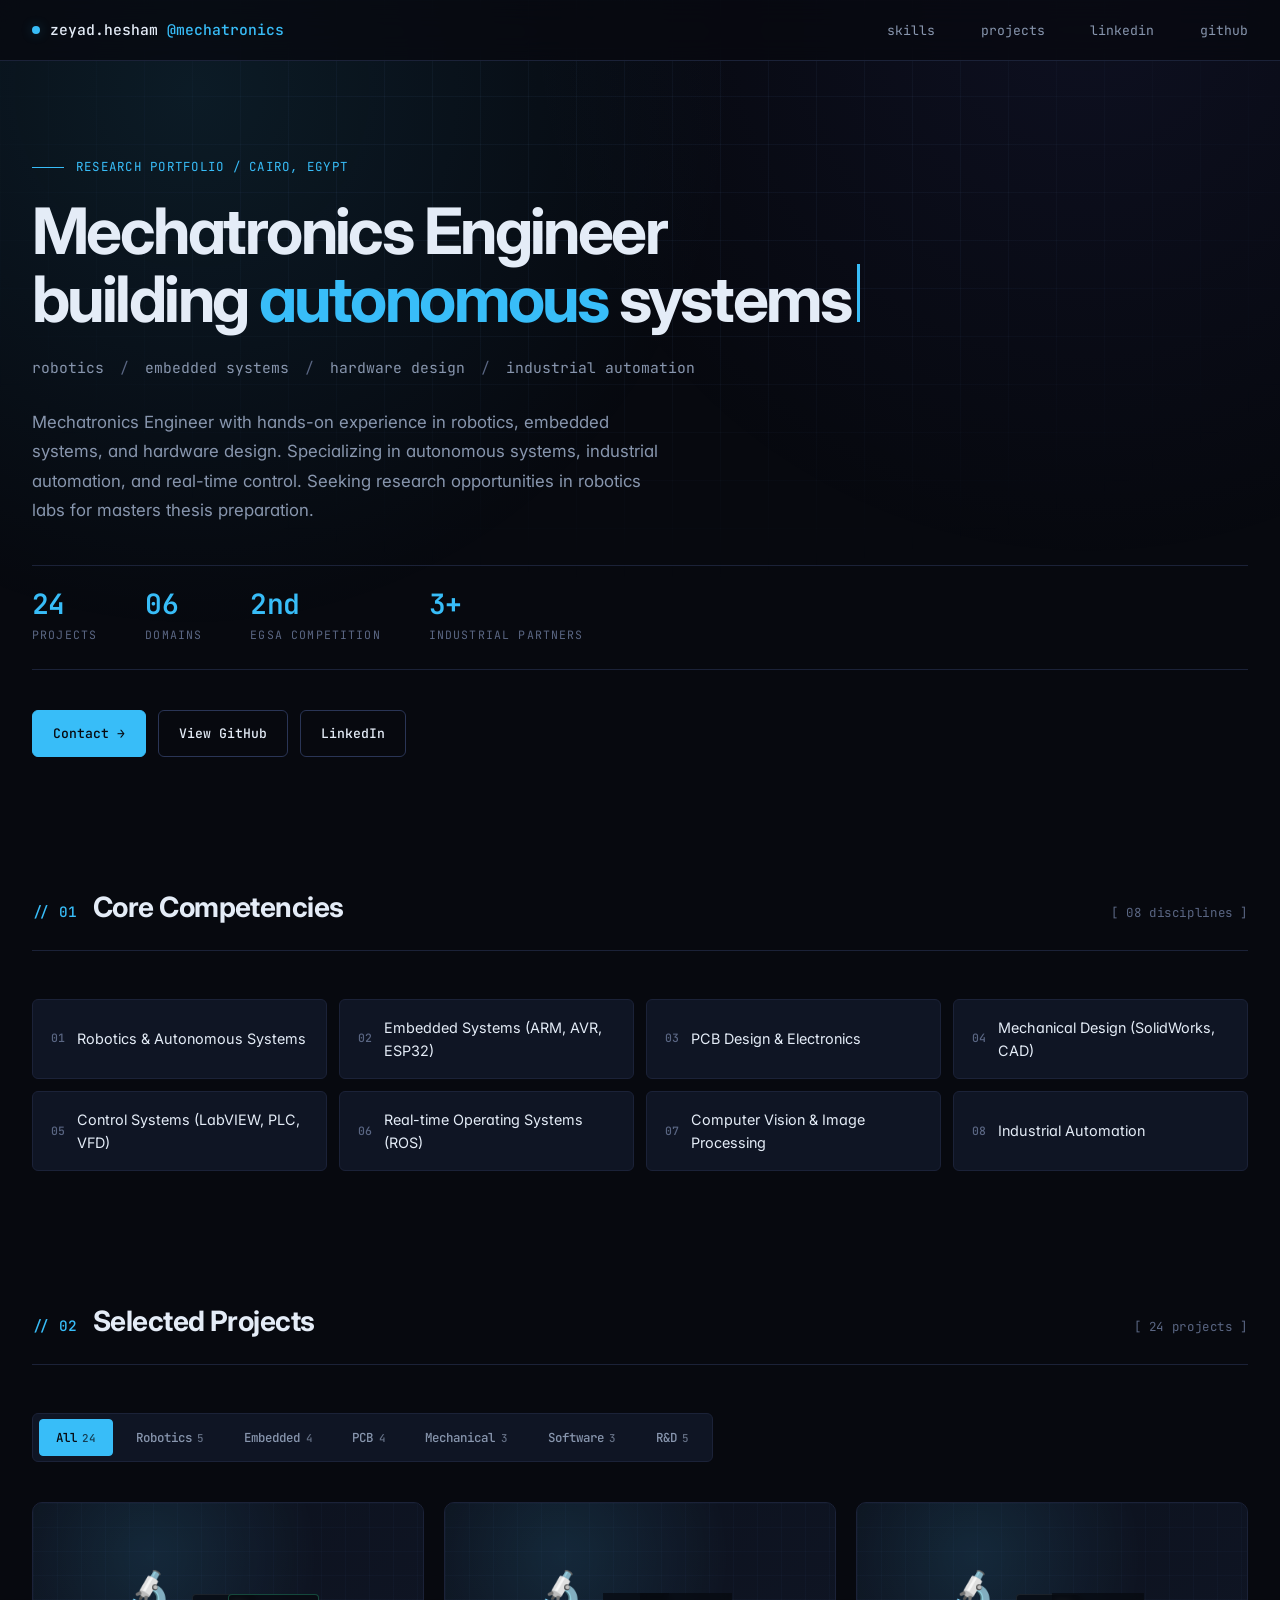
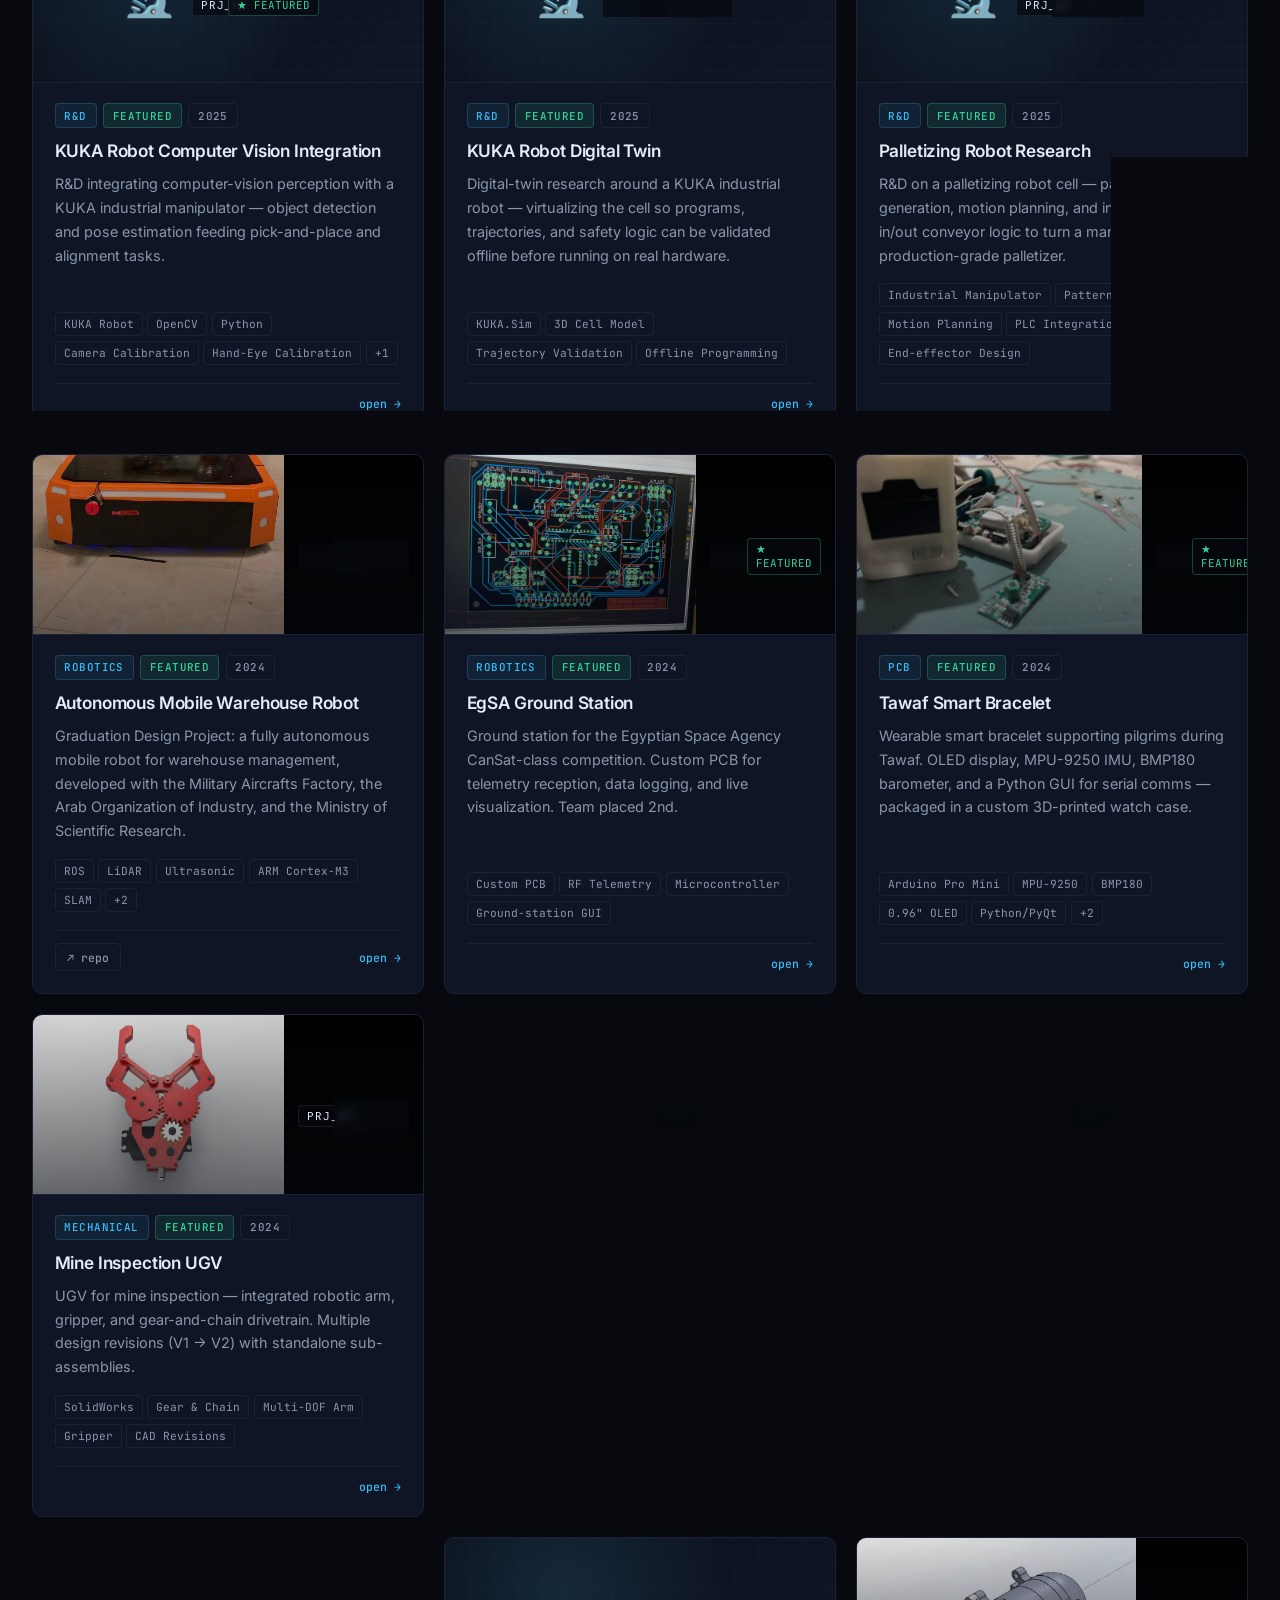
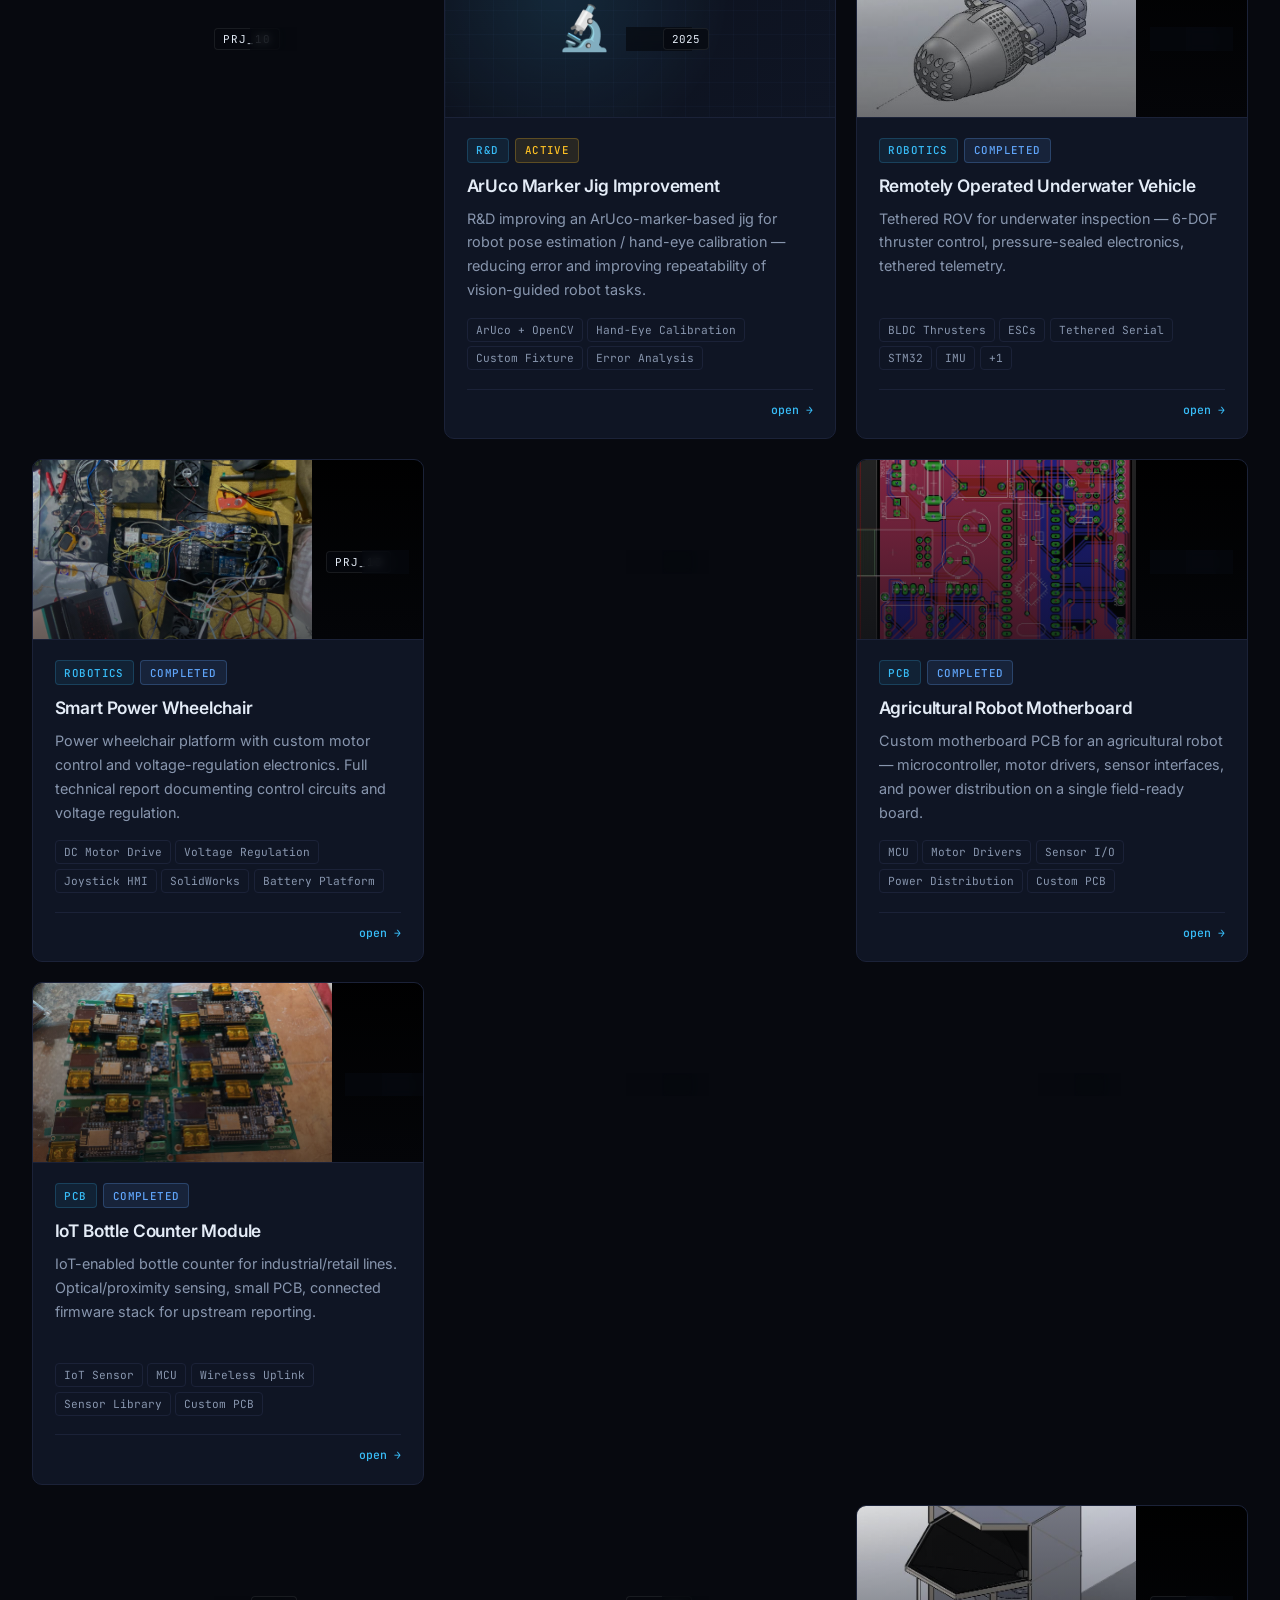
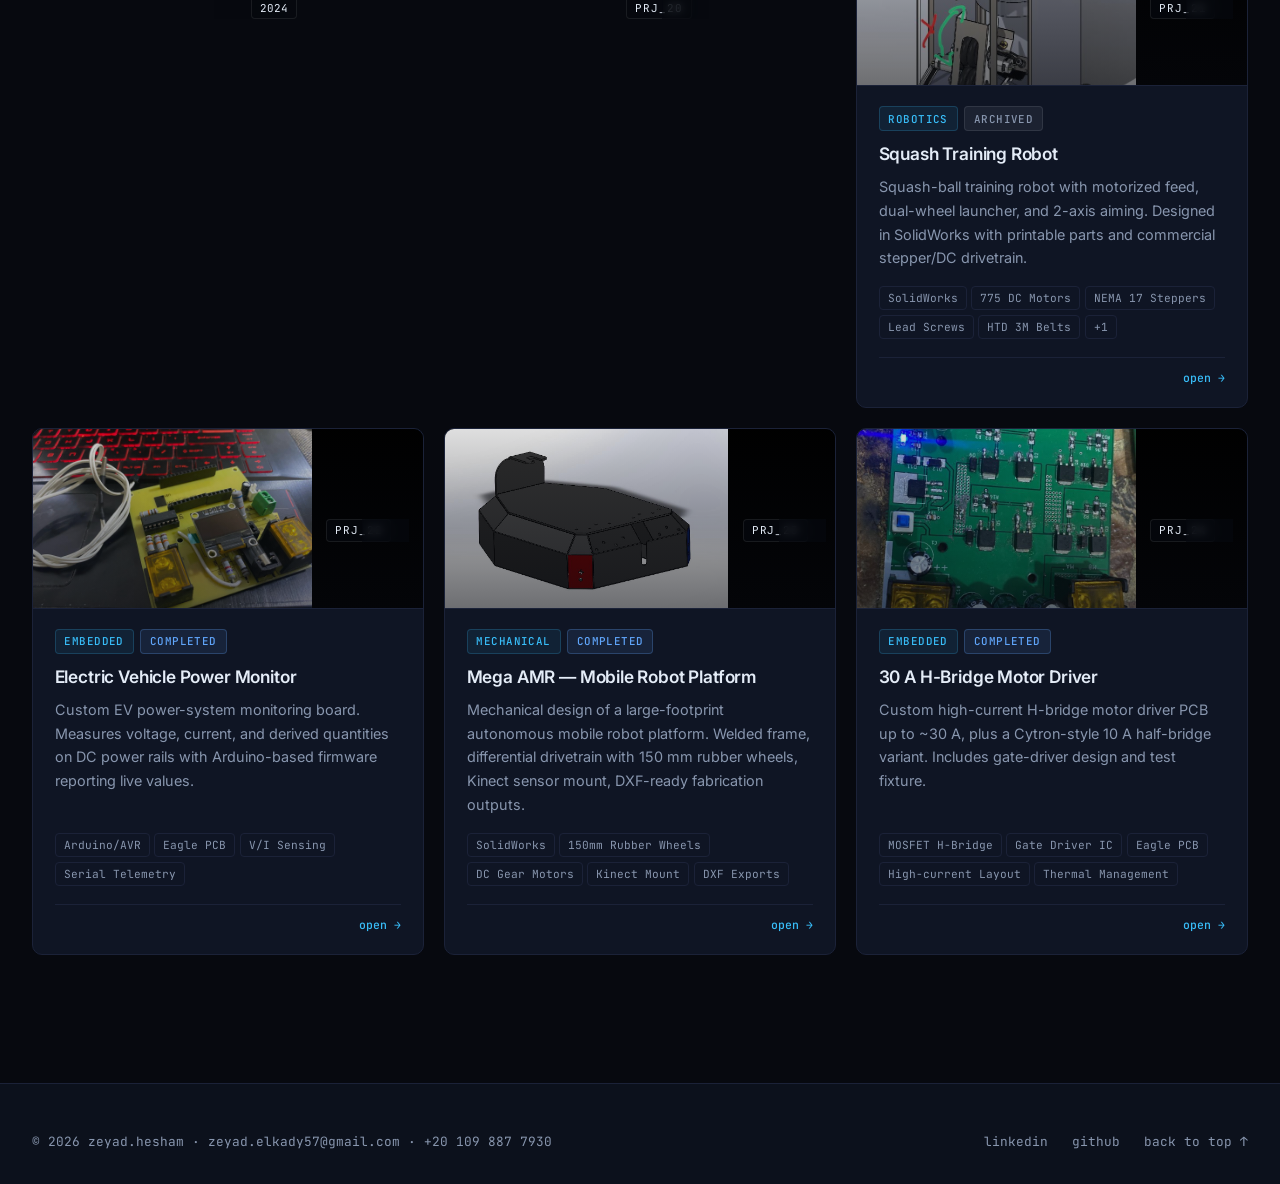
==== commit 1739bfe3: "Refactor: split index.html into modular CSS + JS" ====
--- a/index.html
+++ b/index.html
@@ -5,1012 +5,18 @@
     <meta name="viewport" content="width=device-width, initial-scale=1.0">
     <title>Zeyad Hesham — Mechatronics Engineer</title>
     <meta name="description" content="Mechatronics Engineer specializing in robotics, embedded systems, and hardware design. Cairo, Egypt.">
+
+    <!-- Google Fonts -->
     <link rel="preconnect" href="https://fonts.googleapis.com">
     <link rel="preconnect" href="https://fonts.gstatic.com" crossorigin>
     <link href="https://fonts.googleapis.com/css2?family=Inter:wght@300;400;500;600;700;800&family=JetBrains+Mono:wght@400;500;600&display=swap" rel="stylesheet">
-    <style>
-        * { margin: 0; padding: 0; box-sizing: border-box; }
 
-        :root {
-            --bg:            #07090f;
-            --bg-elevated:   #0c111c;
-            --bg-card:       #0f1524;
-            --bg-card-hover: #121a2e;
-            --border:        #1b2238;
-            --border-strong: #2a3556;
-            --grid-line:     rgba(120, 170, 240, 0.05);
+    <!-- Styles -->
+    <link rel="stylesheet" href="assets/css/styles.css">
 
-            --text:          #e4ecf7;
-            --text-muted:    #8896ae;
-            --text-dim:      #5a6683;
-
-            --accent:        #38bdf8;
-            --accent-bright: #7dd3fc;
-            --accent-deep:   #0284c7;
-            --accent-soft:   rgba(56, 189, 248, 0.08);
-            --accent-glow:   rgba(56, 189, 248, 0.25);
-
-            --success: #34d399;
-            --warning: #fbbf24;
-            --info:    #60a5fa;
-            --danger:  #f87171;
-
-            --mono: 'JetBrains Mono', 'SF Mono', Consolas, Monaco, monospace;
-            --sans: 'Inter', -apple-system, BlinkMacSystemFont, 'Segoe UI', Roboto, sans-serif;
-
-            --radius-sm: 4px;
-            --radius-md: 6px;
-            --radius-lg: 10px;
-
-            --shadow-lg: 0 24px 48px -16px rgba(0, 0, 0, 0.7);
-            --shadow-glow: 0 0 0 1px var(--accent-glow), 0 24px 48px -20px rgba(56, 189, 248, 0.25);
-        }
-
-        html { scroll-behavior: smooth; }
-
-        body {
-            font-family: var(--sans);
-            background: var(--bg);
-            color: var(--text);
-            line-height: 1.6;
-            min-height: 100vh;
-            -webkit-font-smoothing: antialiased;
-            -moz-osx-font-smoothing: grayscale;
-            font-feature-settings: "cv02", "cv03", "cv04", "cv11";
-            overflow-x: hidden;
-        }
-
-        body::before {
-            content: "";
-            position: fixed;
-            inset: 0;
-            background-image:
-                linear-gradient(var(--grid-line) 1px, transparent 1px),
-                linear-gradient(90deg, var(--grid-line) 1px, transparent 1px);
-            background-size: 48px 48px;
-            z-index: -2;
-            pointer-events: none;
-            mask-image: radial-gradient(ellipse 80% 60% at 50% 20%, #000 30%, transparent 75%);
-            -webkit-mask-image: radial-gradient(ellipse 80% 60% at 50% 20%, #000 30%, transparent 75%);
-        }
-
-        body::after {
-            content: "";
-            position: fixed;
-            inset: 0;
-            background:
-                radial-gradient(circle at 15% 10%, rgba(56, 189, 248, 0.10), transparent 40%),
-                radial-gradient(circle at 85% 0%, rgba(99, 102, 241, 0.08), transparent 40%);
-            z-index: -1;
-            pointer-events: none;
-        }
-
-        :focus-visible {
-            outline: 1px solid var(--accent);
-            outline-offset: 3px;
-        }
-
-        button { font-family: inherit; }
-
-        ::selection { background: var(--accent-glow); color: var(--text); }
-
-        /* ───── Header ───── */
-        header {
-            background: rgba(7, 9, 15, 0.75);
-            backdrop-filter: blur(14px);
-            -webkit-backdrop-filter: blur(14px);
-            border-bottom: 1px solid var(--border);
-            position: sticky;
-            top: 0;
-            z-index: 100;
-        }
-
-        .header-content {
-            max-width: 1280px;
-            margin: 0 auto;
-            padding: 1.15rem 2rem;
-            display: flex;
-            justify-content: space-between;
-            align-items: center;
-        }
-
-        .header-title {
-            font-family: var(--mono);
-            font-size: 0.92rem;
-            font-weight: 500;
-            color: var(--text);
-            display: flex;
-            align-items: center;
-            gap: 0.6rem;
-        }
-
-        .header-title::before {
-            content: "";
-            width: 8px;
-            height: 8px;
-            background: var(--accent);
-            border-radius: 50%;
-            box-shadow: 0 0 12px var(--accent-glow);
-            animation: pulse 2.4s ease-in-out infinite;
-        }
-
-        @keyframes pulse {
-            0%, 100% { opacity: 1; transform: scale(1); }
-            50% { opacity: 0.6; transform: scale(0.92); }
-        }
-
-        .header-title .accent { color: var(--accent); }
-
-        .header-nav {
-            display: flex;
-            gap: 2rem;
-            align-items: center;
-        }
-
-        .nav-link {
-            font-family: var(--mono);
-            color: var(--text-muted);
-            text-decoration: none;
-            transition: color 0.2s;
-            font-size: 0.82rem;
-            font-weight: 400;
-        }
-
-        .nav-link::before {
-            content: "›";
-            color: var(--text-dim);
-            margin-right: 0.35rem;
-            opacity: 0;
-            transition: opacity 0.2s;
-        }
-
-        .nav-link:hover { color: var(--accent); }
-        .nav-link:hover::before { opacity: 1; color: var(--accent); }
-
-        /* ───── Hero ───── */
-        .hero {
-            max-width: 1280px;
-            margin: 0 auto;
-            padding: 6rem 2rem 4rem;
-            position: relative;
-        }
-
-        .hero-label {
-            font-family: var(--mono);
-            font-size: 0.78rem;
-            color: var(--accent);
-            letter-spacing: 0.1em;
-            text-transform: uppercase;
-            margin-bottom: 1.25rem;
-            display: flex;
-            align-items: center;
-            gap: 0.75rem;
-        }
-
-        .hero-label::before {
-            content: "";
-            width: 32px;
-            height: 1px;
-            background: var(--accent);
-        }
-
-        .hero h1 {
-            font-size: clamp(2.2rem, 5.5vw, 4rem);
-            line-height: 1.05;
-            letter-spacing: -0.04em;
-            font-weight: 700;
-            margin-bottom: 1.5rem;
-            color: var(--text);
-            max-width: 900px;
-        }
-
-        .hero h1 .highlight { color: var(--accent); }
-
-        .hero h1 .cursor {
-            display: inline-block;
-            width: 3px;
-            height: 0.9em;
-            background: var(--accent);
-            margin-left: 6px;
-            vertical-align: baseline;
-            animation: blink 1.1s steps(2) infinite;
-        }
-
-        @keyframes blink { 50% { opacity: 0; } }
-
-        .hero-sub {
-            font-family: var(--mono);
-            font-size: 0.92rem;
-            color: var(--text-muted);
-            margin-bottom: 1.75rem;
-            display: flex;
-            flex-wrap: wrap;
-            gap: 0.5rem 1rem;
-            align-items: center;
-        }
-
-        .hero-sub span { white-space: nowrap; }
-        .hero-sub .sep { color: var(--text-dim); }
-
-        .hero-desc {
-            font-size: 1.05rem;
-            color: var(--text-muted);
-            max-width: 640px;
-            margin-bottom: 2.5rem;
-            line-height: 1.75;
-        }
-
-        .hero-stats {
-            display: flex;
-            gap: 3rem;
-            padding: 1.5rem 0;
-            border-top: 1px solid var(--border);
-            border-bottom: 1px solid var(--border);
-            margin-bottom: 2.5rem;
-            flex-wrap: wrap;
-        }
-
-        .stat-value {
-            font-family: var(--mono);
-            font-size: 1.75rem;
-            font-weight: 600;
-            color: var(--accent);
-            line-height: 1;
-            letter-spacing: -0.02em;
-        }
-
-        .stat-label {
-            font-family: var(--mono);
-            font-size: 0.72rem;
-            color: var(--text-dim);
-            text-transform: uppercase;
-            letter-spacing: 0.1em;
-            margin-top: 0.5rem;
-        }
-
-        .hero-contact {
-            display: flex;
-            gap: 0.75rem;
-            flex-wrap: wrap;
-        }
-
-        .btn {
-            display: inline-flex;
-            align-items: center;
-            gap: 0.6rem;
-            padding: 0.75rem 1.25rem;
-            border-radius: var(--radius-md);
-            font-family: var(--mono);
-            font-size: 0.82rem;
-            font-weight: 500;
-            text-decoration: none;
-            transition: all 0.18s ease;
-            border: 1px solid transparent;
-            cursor: pointer;
-        }
-
-        .btn-primary {
-            background: var(--accent);
-            color: var(--bg);
-            border-color: var(--accent);
-        }
-        .btn-primary:hover {
-            background: var(--accent-bright);
-            border-color: var(--accent-bright);
-            transform: translateY(-1px);
-            box-shadow: 0 8px 20px -8px var(--accent-glow);
-        }
-        .btn-primary:active { transform: translateY(0); }
-
-        .btn-ghost {
-            background: transparent;
-            color: var(--text);
-            border-color: var(--border-strong);
-        }
-        .btn-ghost:hover {
-            background: var(--bg-card);
-            border-color: var(--accent);
-            color: var(--accent);
-            transform: translateY(-1px);
-        }
-        .btn-ghost:active { transform: translateY(0); }
-
-        /* ───── Sections ───── */
-        .section {
-            max-width: 1280px;
-            margin: 0 auto;
-            padding: 4rem 2rem;
-        }
-
-        .section-header {
-            display: flex;
-            align-items: baseline;
-            gap: 1rem;
-            margin-bottom: 3rem;
-            padding-bottom: 1.25rem;
-            border-bottom: 1px solid var(--border);
-        }
-
-        .section-num {
-            font-family: var(--mono);
-            font-size: 0.9rem;
-            color: var(--accent);
-            font-weight: 500;
-        }
-
-        .section-title {
-            font-size: 1.75rem;
-            font-weight: 700;
-            letter-spacing: -0.02em;
-            color: var(--text);
-        }
-
-        .section-caption {
-            margin-left: auto;
-            font-family: var(--mono);
-            font-size: 0.78rem;
-            color: var(--text-dim);
-            letter-spacing: 0.05em;
-        }
-
-        /* ───── Skills ───── */
-        .skills-grid {
-            display: grid;
-            grid-template-columns: repeat(auto-fit, minmax(260px, 1fr));
-            gap: 0.75rem;
-        }
-
-        .skill-tag {
-            background: var(--bg-card);
-            border: 1px solid var(--border);
-            padding: 1rem 1.15rem;
-            border-radius: var(--radius-md);
-            color: var(--text);
-            font-size: 0.9rem;
-            transition: all 0.2s ease;
-            position: relative;
-            overflow: hidden;
-            display: flex;
-            align-items: center;
-            gap: 0.75rem;
-        }
-
-        .skill-tag::before {
-            content: "";
-            position: absolute;
-            left: 0;
-            top: 0;
-            bottom: 0;
-            width: 2px;
-            background: var(--accent);
-            transform: scaleY(0);
-            transform-origin: bottom;
-            transition: transform 0.25s ease;
-        }
-
-        .skill-tag:hover {
-            border-color: var(--border-strong);
-            background: var(--bg-card-hover);
-            transform: translateY(-2px);
-        }
-
-        .skill-tag:hover::before { transform: scaleY(1); }
-
-        .skill-index {
-            font-family: var(--mono);
-            font-size: 0.72rem;
-            color: var(--text-dim);
-            font-weight: 500;
-        }
-
-        /* ───── Filters ───── */
-        .filters {
-            display: flex;
-            gap: 0.35rem;
-            flex-wrap: wrap;
-            margin-bottom: 2.5rem;
-            padding: 0.35rem;
-            background: var(--bg-card);
-            border: 1px solid var(--border);
-            border-radius: var(--radius-md);
-            width: fit-content;
-            max-width: 100%;
-        }
-
-        .filter-btn {
-            padding: 0.55rem 1rem;
-            background: transparent;
-            border: 1px solid transparent;
-            color: var(--text-muted);
-            border-radius: var(--radius-sm);
-            cursor: pointer;
-            transition: all 0.15s ease;
-            font-family: var(--mono);
-            font-size: 0.78rem;
-            font-weight: 500;
-            user-select: none;
-        }
-
-        .filter-btn:hover {
-            color: var(--text);
-            background: var(--bg-card-hover);
-        }
-
-        .filter-btn.active {
-            background: var(--accent);
-            color: var(--bg);
-            border-color: var(--accent);
-        }
-
-        .filter-btn:active { transform: scale(0.96); }
-
-        .filter-count {
-            font-size: 0.68rem;
-            opacity: 0.7;
-            margin-left: 0.35rem;
-        }
-
-        /* ───── Projects Grid ───── */
-        .projects-grid {
-            display: grid;
-            grid-template-columns: repeat(auto-fill, minmax(340px, 1fr));
-            gap: 1.25rem;
-        }
-
-        .project-card {
-            background: var(--bg-card);
-            border: 1px solid var(--border);
-            border-radius: var(--radius-lg);
-            overflow: hidden;
-            transition: transform 0.25s ease, border-color 0.25s ease, box-shadow 0.25s ease, background 0.25s ease;
-            display: flex;
-            flex-direction: column;
-            cursor: pointer;
-            position: relative;
-            text-align: left;
-            color: inherit;
-            font-family: inherit;
-            width: 100%;
-            padding: 0;
-        }
-
-        .project-card:hover,
-        .project-card:focus-visible {
-            transform: translateY(-4px);
-            border-color: var(--accent);
-            box-shadow: var(--shadow-glow);
-            background: var(--bg-card-hover);
-        }
-
-        .project-card:active { transform: translateY(-1px); }
-
-        .project-image {
-            width: 100%;
-            height: 180px;
-            background:
-                linear-gradient(135deg, var(--bg-elevated), var(--bg-card));
-            border-bottom: 1px solid var(--border);
-            display: flex;
-            align-items: center;
-            justify-content: center;
-            font-size: 2.75rem;
-            color: var(--text-muted);
-            position: relative;
-            overflow: hidden;
-        }
-
-        .project-image.has-photo { background: #000; }
-
-        .project-image.has-photo img {
-            width: 100%;
-            height: 100%;
-            object-fit: cover;
-            transition: transform 0.4s ease, opacity 0.3s ease;
-            opacity: 0.92;
-        }
-
-        .project-card:hover .project-image.has-photo img {
-            transform: scale(1.05);
-            opacity: 1;
-        }
-
-        .project-image:not(.has-photo)::before {
-            content: "";
-            position: absolute;
-            inset: 0;
-            background-image:
-                linear-gradient(var(--grid-line) 1px, transparent 1px),
-                linear-gradient(90deg, var(--grid-line) 1px, transparent 1px);
-            background-size: 24px 24px;
-            opacity: 0.6;
-        }
-
-        .project-image:not(.has-photo)::after {
-            content: "";
-            position: absolute;
-            inset: 0;
-            background: radial-gradient(circle at 30% 30%, var(--accent-glow), transparent 55%);
-            opacity: 0.5;
-            mix-blend-mode: screen;
-        }
-
-        .project-image > *:not(img) { position: relative; z-index: 1; }
-
-        .project-image.has-photo::after {
-            content: "";
-            position: absolute;
-            inset: 0;
-            background: linear-gradient(180deg, rgba(7, 9, 15, 0.05) 0%, rgba(7, 9, 15, 0.55) 100%);
-            pointer-events: none;
-        }
-
-        .project-id {
-            position: absolute;
-            top: 0.75rem;
-            left: 0.9rem;
-            font-family: var(--mono);
-            font-size: 0.68rem;
-            color: var(--text);
-            background: rgba(7, 9, 15, 0.7);
-            padding: 0.2rem 0.5rem;
-            border-radius: var(--radius-sm);
-            letter-spacing: 0.08em;
-            z-index: 2;
-            border: 1px solid rgba(255, 255, 255, 0.08);
-            backdrop-filter: blur(4px);
-        }
-
-        .project-year-badge {
-            position: absolute;
-            top: 0.75rem;
-            right: 0.9rem;
-            font-family: var(--mono);
-            font-size: 0.68rem;
-            color: var(--text);
-            background: rgba(7, 9, 15, 0.7);
-            padding: 0.2rem 0.5rem;
-            border-radius: var(--radius-sm);
-            z-index: 2;
-            border: 1px solid rgba(255, 255, 255, 0.08);
-            backdrop-filter: blur(4px);
-        }
-
-        .project-content {
-            padding: 1.25rem 1.35rem 1.35rem;
-            flex: 1;
-            display: flex;
-            flex-direction: column;
-        }
-
-        .project-meta-top {
-            display: flex;
-            gap: 0.4rem;
-            flex-wrap: wrap;
-            margin-bottom: 0.75rem;
-        }
-
-        .project-title {
-            font-size: 1.08rem;
-            font-weight: 600;
-            color: var(--text);
-            margin-bottom: 0.6rem;
-            line-height: 1.3;
-            letter-spacing: -0.01em;
-        }
-
-        .tag {
-            display: inline-flex;
-            align-items: center;
-            font-family: var(--mono);
-            font-size: 0.68rem;
-            padding: 0.28rem 0.55rem;
-            border-radius: var(--radius-sm);
-            font-weight: 500;
-            letter-spacing: 0.04em;
-            text-transform: uppercase;
-        }
-
-        .tag-category {
-            background: var(--accent-soft);
-            color: var(--accent);
-            border: 1px solid rgba(56, 189, 248, 0.2);
-        }
-
-        .status-featured  { background: rgba(52, 211, 153, 0.1); color: var(--success); border: 1px solid rgba(52, 211, 153, 0.25); }
-        .status-active    { background: rgba(251, 191, 36, 0.1); color: var(--warning); border: 1px solid rgba(251, 191, 36, 0.25); }
-        .status-completed { background: rgba(96, 165, 250, 0.1); color: var(--info);    border: 1px solid rgba(96, 165, 250, 0.25); }
-        .status-archived  { background: rgba(107, 114, 128, 0.15); color: var(--text-muted); border: 1px solid rgba(107, 114, 128, 0.25); }
-
-        .project-description {
-            font-size: 0.9rem;
-            color: var(--text-muted);
-            margin-bottom: 1rem;
-            flex: 1;
-            line-height: 1.65;
-        }
-
-        .project-tech {
-            display: flex;
-            flex-wrap: wrap;
-            gap: 0.3rem;
-            margin-bottom: 1.15rem;
-        }
-
-        .tech-tag {
-            font-family: var(--mono);
-            font-size: 0.7rem;
-            padding: 0.25rem 0.5rem;
-            background: transparent;
-            color: var(--text-muted);
-            border-radius: var(--radius-sm);
-            border: 1px solid var(--border);
-            font-weight: 400;
-        }
-
-        .project-footer {
-            display: flex;
-            justify-content: space-between;
-            align-items: center;
-            gap: 0.5rem;
-            margin-top: auto;
-            padding-top: 0.75rem;
-            border-top: 1px solid var(--border);
-        }
-
-        .project-links { display: flex; gap: 0.4rem; }
-
-        .project-link {
-            display: inline-flex;
-            align-items: center;
-            gap: 0.35rem;
-            padding: 0.35rem 0.7rem;
-            background: transparent;
-            color: var(--text-muted);
-            text-decoration: none;
-            border-radius: var(--radius-sm);
-            font-family: var(--mono);
-            font-size: 0.72rem;
-            font-weight: 500;
-            transition: all 0.15s ease;
-            border: 1px solid var(--border);
-        }
-
-        .project-link:hover {
-            background: var(--accent);
-            color: var(--bg);
-            border-color: var(--accent);
-        }
-
-        .view-details {
-            font-family: var(--mono);
-            font-size: 0.72rem;
-            color: var(--accent);
-            font-weight: 500;
-            display: inline-flex;
-            align-items: center;
-            gap: 0.3rem;
-            transition: gap 0.2s ease;
-        }
-
-        .project-card:hover .view-details { gap: 0.55rem; }
-
-        /* Featured star */
-        .featured-star {
-            position: absolute;
-            top: 0.75rem;
-            right: 0.9rem;
-            font-size: 0.68rem;
-            color: var(--success);
-            background: rgba(7, 9, 15, 0.7);
-            padding: 0.2rem 0.5rem;
-            border-radius: var(--radius-sm);
-            z-index: 3;
-            border: 1px solid rgba(52, 211, 153, 0.3);
-            font-family: var(--mono);
-            backdrop-filter: blur(4px);
-        }
-
-        /* Empty state */
-        .empty-state {
-            grid-column: 1 / -1;
-            text-align: center;
-            padding: 4rem 2rem;
-            color: var(--text-muted);
-            background: var(--bg-card);
-            border: 1px dashed var(--border-strong);
-            border-radius: var(--radius-lg);
-            font-family: var(--mono);
-            font-size: 0.9rem;
-        }
-
-        /* ───── Footer ───── */
-        footer {
-            border-top: 1px solid var(--border);
-            padding: 3rem 2rem 2rem;
-            margin-top: 4rem;
-            background: var(--bg-elevated);
-        }
-
-        .footer-content {
-            max-width: 1280px;
-            margin: 0 auto;
-            display: flex;
-            justify-content: space-between;
-            align-items: center;
-            flex-wrap: wrap;
-            gap: 1.5rem;
-            font-family: var(--mono);
-            font-size: 0.8rem;
-            color: var(--text-muted);
-        }
-
-        .footer-content a {
-            color: var(--text-muted);
-            text-decoration: none;
-            transition: color 0.2s;
-        }
-        .footer-content a:hover { color: var(--accent); }
-
-        .footer-links { display: flex; gap: 1.5rem; flex-wrap: wrap; }
-
-        /* ───── Modal ───── */
-        .modal-backdrop {
-            position: fixed;
-            inset: 0;
-            background: rgba(5, 7, 12, 0.82);
-            backdrop-filter: blur(8px);
-            -webkit-backdrop-filter: blur(8px);
-            display: none;
-            align-items: center;
-            justify-content: center;
-            z-index: 1000;
-            padding: 1.5rem;
-            opacity: 0;
-            transition: opacity 0.22s ease;
-        }
-
-        .modal-backdrop.open { display: flex; opacity: 1; }
-
-        .modal {
-            background: var(--bg-card);
-            border: 1px solid var(--border-strong);
-            border-radius: var(--radius-lg);
-            max-width: 760px;
-            width: 100%;
-            max-height: 92vh;
-            overflow-y: auto;
-            box-shadow: var(--shadow-lg);
-            transform: translateY(20px) scale(0.98);
-            transition: transform 0.22s ease;
-            position: relative;
-        }
-
-        .modal-backdrop.open .modal { transform: translateY(0) scale(1); }
-
-        .modal-image {
-            width: 100%;
-            height: 260px;
-            background: linear-gradient(135deg, var(--bg-elevated), var(--bg-card));
-            border-bottom: 1px solid var(--border);
-            display: flex;
-            align-items: center;
-            justify-content: center;
-            font-size: 4rem;
-            color: var(--text-muted);
-            border-radius: var(--radius-lg) var(--radius-lg) 0 0;
-            position: relative;
-            overflow: hidden;
-        }
-
-        .modal-image.has-photo { background: #000; }
-
-        .modal-image.has-photo img {
-            width: 100%;
-            height: 100%;
-            object-fit: cover;
-        }
-
-        .modal-image:not(.has-photo)::before {
-            content: "";
-            position: absolute;
-            inset: 0;
-            background-image:
-                linear-gradient(var(--grid-line) 1px, transparent 1px),
-                linear-gradient(90deg, var(--grid-line) 1px, transparent 1px);
-            background-size: 32px 32px;
-        }
-
-        .modal-image:not(.has-photo)::after {
-            content: "";
-            position: absolute;
-            inset: 0;
-            background: radial-gradient(circle at 50% 40%, var(--accent-glow), transparent 60%);
-            opacity: 0.5;
-        }
-
-        .modal-image > *:not(img):not(button) {
-            position: relative;
-            z-index: 1;
-        }
-
-        .modal-close {
-            position: absolute;
-            top: 0.9rem;
-            right: 0.9rem;
-            width: 2rem;
-            height: 2rem;
-            border-radius: var(--radius-sm);
-            background: rgba(7, 9, 15, 0.85);
-            border: 1px solid var(--border-strong);
-            color: var(--text);
-            cursor: pointer;
-            display: flex;
-            align-items: center;
-            justify-content: center;
-            font-family: var(--mono);
-            font-size: 0.9rem;
-            transition: all 0.15s ease;
-            z-index: 2;
-            backdrop-filter: blur(4px);
-        }
-
-        .modal-close:hover {
-            background: var(--accent);
-            color: var(--bg);
-            border-color: var(--accent);
-        }
-
-        .modal-body { padding: 1.75rem 2rem 2rem; }
-
-        .modal-breadcrumb {
-            font-family: var(--mono);
-            font-size: 0.72rem;
-            color: var(--text-dim);
-            letter-spacing: 0.05em;
-            margin-bottom: 0.6rem;
-        }
-
-        .modal-breadcrumb .accent { color: var(--accent); }
-
-        .modal-title {
-            font-size: 1.5rem;
-            font-weight: 700;
-            margin-bottom: 0.9rem;
-            letter-spacing: -0.02em;
-            line-height: 1.25;
-        }
-
-        .modal-meta {
-            display: flex;
-            gap: 0.4rem;
-            flex-wrap: wrap;
-            margin-bottom: 1.5rem;
-            align-items: center;
-        }
-
-        .modal-description {
-            color: var(--text-muted);
-            line-height: 1.75;
-            margin-bottom: 1.5rem;
-            font-size: 0.98rem;
-        }
-
-        .modal-detail {
-            color: var(--text-muted);
-            line-height: 1.75;
-            font-size: 0.92rem;
-            padding: 1rem 1.15rem;
-            background: rgba(7, 9, 15, 0.4);
-            border-left: 2px solid var(--accent);
-            border-radius: 0 var(--radius-sm) var(--radius-sm) 0;
-            margin-bottom: 1.75rem;
-        }
-
-        .modal-section-title {
-            font-family: var(--mono);
-            font-size: 0.72rem;
-            text-transform: uppercase;
-            letter-spacing: 0.1em;
-            color: var(--text-dim);
-            margin-bottom: 0.75rem;
-            display: flex;
-            align-items: center;
-            gap: 0.6rem;
-        }
-
-        .modal-section-title::before {
-            content: "";
-            width: 12px;
-            height: 1px;
-            background: var(--accent);
-        }
-
-        .modal-tech {
-            display: flex;
-            flex-wrap: wrap;
-            gap: 0.4rem;
-            margin-bottom: 1.5rem;
-        }
-
-        .modal-achievements {
-            list-style: none;
-            padding: 0;
-            margin-bottom: 1.5rem;
-        }
-
-        .modal-achievements li {
-            font-size: 0.92rem;
-            color: var(--text-muted);
-            padding: 0.4rem 0 0.4rem 1.4rem;
-            position: relative;
-            line-height: 1.6;
-            border-bottom: 1px dashed var(--border);
-        }
-
-        .modal-achievements li:last-child { border-bottom: none; }
-
-        .modal-achievements li::before {
-            content: "▸";
-            position: absolute;
-            left: 0.25rem;
-            top: 0.4rem;
-            color: var(--accent);
-            font-family: var(--mono);
-        }
-
-        .modal-links {
-            display: flex;
-            gap: 0.6rem;
-            flex-wrap: wrap;
-            padding-top: 1.25rem;
-            border-top: 1px solid var(--border);
-        }
-
-        .modal-links-empty {
-            font-family: var(--mono);
-            font-size: 0.78rem;
-            color: var(--text-dim);
-            padding-top: 1.25rem;
-            border-top: 1px solid var(--border);
-        }
-
-        /* Responsive */
-        @media (max-width: 768px) {
-            .hero { padding: 4rem 1.25rem 2.5rem; }
-            .header-content { padding: 1rem 1.25rem; }
-            .header-nav { display: none; }
-            .section { padding: 3rem 1.25rem; }
-            .section-header { flex-wrap: wrap; }
-            .section-caption { margin-left: 0; flex-basis: 100%; }
-            .projects-grid { grid-template-columns: 1fr; }
-            .modal-body { padding: 1.25rem 1.25rem 1.5rem; }
-            .modal-image { height: 180px; font-size: 3rem; }
-            .footer-content { justify-content: center; text-align: center; }
-            .hero-stats { gap: 1.5rem; padding: 1rem 0; }
-            .stat-value { font-size: 1.25rem; }
-        }
-
-        /* Animations */
-        @keyframes fadeIn {
-            from { opacity: 0; transform: translateY(12px); }
-            to   { opacity: 1; transform: translateY(0); }
-        }
-
-        .project-card { animation: fadeIn 0.4s ease-out both; }
-        .project-card:nth-child(1) { animation-delay: 0.04s; }
-        .project-card:nth-child(2) { animation-delay: 0.08s; }
-        .project-card:nth-child(3) { animation-delay: 0.12s; }
-        .project-card:nth-child(4) { animation-delay: 0.16s; }
-        .project-card:nth-child(5) { animation-delay: 0.20s; }
-        .project-card:nth-child(n+6) { animation-delay: 0.24s; }
-
-        @media (prefers-reduced-motion: reduce) {
-            *, *::before, *::after {
-                animation-duration: 0.01ms !important;
-                transition-duration: 0.01ms !important;
-            }
-        }
-    </style>
+    <!-- Scripts (deferred: load in parallel, execute in order after HTML parse) -->
+    <script defer src="assets/js/data.js"></script>
+    <script defer src="assets/js/script.js"></script>
 </head>
 <body>
     <header>
@@ -1128,473 +134,5 @@
             </div>
         </div>
     </footer>
-
-    <script>
-        /* ───── Categories & Skills ───── */
-        const CATEGORIES = [
-            { id: "all",        name: "All" },
-            { id: "robotics",   name: "Robotics" },
-            { id: "embedded",   name: "Embedded" },
-            { id: "pcb",        name: "PCB" },
-            { id: "mechanical", name: "Mechanical" },
-            { id: "software",   name: "Software" },
-            { id: "research",   name: "R&D" }
-        ];
-
-        const SKILLS = [
-            "Robotics & Autonomous Systems",
-            "Embedded Systems (ARM, AVR, ESP32)",
-            "PCB Design & Electronics",
-            "Mechanical Design (SolidWorks, CAD)",
-            "Control Systems (LabVIEW, PLC, VFD)",
-            "Real-time Operating Systems (ROS)",
-            "Computer Vision & Image Processing",
-            "Industrial Automation"
-        ];
-
-        /* ───── Projects (source of truth) ───── */
-        const PROJECTS = [
-            /* Robotics */
-            { slug:"autonomous-mobile-robot", title:"Autonomous Mobile Warehouse Robot", category:"robotics", status:"featured", year:2024,
-              description:"Graduation Design Project: a fully autonomous mobile robot for warehouse management, developed with the Military Aircrafts Factory, the Arab Organization of Industry, and the Ministry of Scientific Research.",
-              techStack:["ROS","LiDAR","Ultrasonic","ARM Cortex-M3","SLAM","Path Planning","C/C++"],
-              achievements:["Graduation Design Project (GDP)","Industrial collaboration with 3 government entities","Autonomous navigation with real-time decision making","Integrated heavy-lifting mechanism for pallet handling"],
-              detail:"Perception (LiDAR + ultrasonic), decision-making (SLAM + dynamic path planning), and actuation (closed-loop motor control on an ARM MCU) unified in a ROS-based architecture. Demonstrated in a live industrial pilot with three Egyptian government agencies.",
-              image:"portfolio_assets/amr.jpg",
-              links:{ repository:"https://github.com/mech-zeyadhesham/autonomous-amr" } },
-
-            { slug:"egsa-ground-station", title:"EgSA Ground Station", category:"robotics", status:"featured", year:2024,
-              description:"Ground station for the Egyptian Space Agency CanSat-class competition. Custom PCB for telemetry reception, data logging, and live visualization. Team placed 2nd.",
-              techStack:["Custom PCB","RF Telemetry","Microcontroller","Ground-station GUI"],
-              achievements:["2nd place — Egyptian Space Agency competition","Full custom PCB design from schematic to fabrication","Live telemetry decoding and visualization"],
-              detail:"Ground half of a CanSat-class payload system: receive RF telemetry, decode and log packets, and present live data to judges and operators. Disciplined PCB layout, robust framing, and a clean operator interface validated under competition conditions.",
-              image:"portfolio_assets/egsa.jpg",
-              links:{} },
-
-            { slug:"rov", title:"Remotely Operated Underwater Vehicle", category:"robotics", status:"completed", year:2024,
-              description:"Tethered ROV for underwater inspection — 6-DOF thruster control, pressure-sealed electronics, tethered telemetry.",
-              techStack:["BLDC Thrusters","ESCs","Tethered Serial","STM32","IMU","PWM Mixing"],
-              achievements:["End-to-end mechanical, electrical, and software design","Water-tight enclosure validated under pressure","Stable 6-DOF thruster control via tethered operator console"],
-              detail:"Full ROV platform: brushless thrusters for six-degree-of-freedom motion, a pressure-sealed housing, and a tether carrying power and serial telemetry to a surface console. Demonstrated controllable motion with stable depth-hold behavior in pool testing.",
-              image:"portfolio_assets/rov.jpg",
-              links:{} },
-
-            { slug:"smart-wheelchair", title:"Smart Power Wheelchair", category:"robotics", status:"completed", year:2024,
-              description:"Power wheelchair platform with custom motor control and voltage-regulation electronics. Full technical report documenting control circuits and voltage regulation.",
-              techStack:["DC Motor Drive","Voltage Regulation","Joystick HMI","SolidWorks","Battery Platform"],
-              achievements:["Full mechanical + electrical integration","Detailed technical report on control & voltage-regulation circuits","Battery-powered, user-controlled mobility platform"],
-              detail:"Electric wheelchair demonstrating practical assistive mobility. Covered mechanical chassis modeling in SolidWorks, electronic motor drive design, and voltage-regulation circuitry sized for reliable daily use on battery power.",
-              image:"portfolio_assets/wheelchair.jpg",
-              links:{} },
-
-            { slug:"squash-bot", title:"Squash Training Robot", category:"robotics", status:"archived", year:2023,
-              description:"Squash-ball training robot with motorized feed, dual-wheel launcher, and 2-axis aiming. Designed in SolidWorks with printable parts and commercial stepper/DC drivetrain.",
-              techStack:["SolidWorks","775 DC Motors","NEMA 17 Steppers","Lead Screws","HTD 3M Belts","3D Printing"],
-              achievements:["Complete CAD assembly of launcher, feeder, and aiming frame","Motorized 2-axis aim via lead-screw stages","Ball feed mechanism with printable sub-assembly"],
-              detail:"Motorized ball-launcher for solo squash practice. Complete SolidWorks assembly of launcher, gravity-fed hopper, feed mechanism, and 2-axis aiming platform. Project terminated prior to integration — CAD package serves as a reference design.",
-              image:"portfolio_assets/squash.jpg",
-              links:{} },
-
-            /* Embedded */
-            { slug:"daq-module", title:"Data Acquisition (DAQ) Module", category:"embedded", status:"active", year:2025,
-              description:"Custom multi-channel data acquisition module — high-resolution analog sampling, digital I/O, and host-side streaming for lab/test-bench instrumentation.",
-              techStack:["ARM Cortex-M","Multi-channel ADC","Analog Front-end","USB/UART","Custom PCB"],
-              achievements:["Active R&D project","Front-end conditioning + ADC integration in progress","Designed as reusable lab instrumentation"],
-              detail:"General-purpose DAQ module as a reusable instrument: multi-channel analog input, digital I/O, and host-side interface for real-time streaming and logging. Analog front-end includes instrumentation amp, anti-aliasing filter, programmable gain. Multi-channel ADC sampled by DMA for continuous throughput.",
-              links:{} },
-
-            { slug:"oscilloscope", title:"EMBO Open-Source Oscilloscope", category:"embedded", status:"active", year:2024,
-              description:"R&D around the EMBO open-source oscilloscope — a PC-tethered, STM32-based scope with companion Qt desktop application.",
-              techStack:["STM32","High-speed ADC","USB","Qt Desktop","Open-source Firmware"],
-              achievements:["Studied and adapted EMBO open-source scope platform","Ran the Win64 companion application against firmware targets","Platform for R&D into sampled-signal instrumentation"],
-              detail:"Work on the EMBO open-source oscilloscope — STM32 firmware plus a Qt desktop companion — used as a hands-on R&D platform for signal sampling, USB bulk transfer, and oscilloscope UX. Hands-on familiarity with sampled-signal instrumentation end-to-end.",
-              links:{ repository:"https://github.com/parezj/EMBO" } },
-
-            { slug:"ev-monitor", title:"Electric Vehicle Power Monitor", category:"embedded", status:"completed", year:2023,
-              description:"Custom EV power-system monitoring board. Measures voltage, current, and derived quantities on DC power rails with Arduino-based firmware reporting live values.",
-              techStack:["Arduino/AVR","Eagle PCB","V/I Sensing","Serial Telemetry"],
-              achievements:["Custom PCB schematic + layout delivered","Functional firmware reporting EV pack telemetry","End-to-end design: sensing → firmware → output"],
-              detail:"Purpose-built monitor for an electric-vehicle DC power system: custom PCB plus Arduino firmware sampling voltage and current on the main rails and publishing them as serial telemetry for the vehicle's dashboard and logging stack.",
-              image:"portfolio_assets/ev-monitor.jpg",
-              links:{} },
-
-            { slug:"motor-driver", title:"30 A H-Bridge Motor Driver", category:"embedded", status:"completed", year:2022,
-              description:"Custom high-current H-bridge motor driver PCB up to ~30 A, plus a Cytron-style 10 A half-bridge variant. Includes gate-driver design and test fixture.",
-              techStack:["MOSFET H-Bridge","Gate Driver IC","Eagle PCB","High-current Layout","Thermal Management"],
-              achievements:["Two complete PCB designs (30 A full-bridge + 10 A half-bridge)","Gate-driver schematic + documentation","Usable on high-torque mobile-robot platforms"],
-              detail:"Pair of custom motor-driver boards: a 30 A full H-bridge (MD20A-NEW) for heavier drivetrains, and a 10 A Cytron-style half-bridge clone for lighter applications. Both include proper gate-driver circuitry and layout practices for high-current switching.",
-              image:"portfolio_assets/motor-driver.jpg",
-              links:{} },
-
-            /* PCB */
-            { slug:"32bit-ramps", title:"32-bit RAMPS V0 — 3D Printer Mainboard", category:"pcb", status:"active", year:2025,
-              description:"Clean-sheet redesign of the classic RAMPS 3D-printer mainboard on a 32-bit microcontroller platform, running Marlin 2.1.x.",
-              techStack:["32-bit ARM","Marlin 2.1.x","Stepper Sockets","Heater MOSFETs","Custom PCB"],
-              achievements:["Complete 32-bit RAMPS V0 board design","Marlin 2.1.x configuration tailored to the new board","Modernizes 8-bit RAMPS for higher step rates and better control loops"],
-              detail:"Modernized 3D-printer mainboard in the RAMPS tradition — moving from 8-bit AVR to a 32-bit ARM MCU and current Marlin 2.1.x firmware. Higher achievable step rates, better motion planning, headroom for features like linear advance. Build on hold pending fabrication hardware.",
-              links:{} },
-
-            { slug:"agro-robot-motherboard", title:"Agricultural Robot Motherboard", category:"pcb", status:"completed", year:2024,
-              description:"Custom motherboard PCB for an agricultural robot — microcontroller, motor drivers, sensor interfaces, and power distribution on a single field-ready board.",
-              techStack:["MCU","Motor Drivers","Sensor I/O","Power Distribution","Custom PCB"],
-              achievements:["Single-board solution for agricultural robot electronics","Reduces wiring complexity vs. modular prototype","Tailored I/O mix for agricultural sensors and actuators"],
-              detail:"Custom mainboard for an agricultural robotics platform. Instead of stacking off-the-shelf modules, this design consolidates compute, motor drive interfaces, sensor I/O, and power distribution onto a single PCB tailored to the robot's BOM.",
-              image:"portfolio_assets/agro-motherboard.jpg",
-              links:{} },
-
-            { slug:"bottle-counter", title:"IoT Bottle Counter Module", category:"pcb", status:"completed", year:2024,
-              description:"IoT-enabled bottle counter for industrial/retail lines. Optical/proximity sensing, small PCB, connected firmware stack for upstream reporting.",
-              techStack:["IoT Sensor","MCU","Wireless Uplink","Sensor Library","Custom PCB"],
-              achievements:["End-to-end sensor + compute + uplink module","Reusable IoT sensor library","Deployable counting node for production/packaging lines"],
-              detail:"Small IoT-enabled counting module for bottle-handling lines. Each module pairs a physical sensor with a microcontroller and a wireless uplink so counts can be aggregated centrally instead of read from a local display.",
-              image:"portfolio_assets/bottle-counter.jpg",
-              links:{} },
-
-            { slug:"tawaf-bracelet", title:"Tawaf Smart Bracelet", category:"pcb", status:"featured", year:2024,
-              description:"Wearable smart bracelet supporting pilgrims during Tawaf. OLED display, MPU-9250 IMU, BMP180 barometer, and a Python GUI for serial comms — packaged in a custom 3D-printed watch case.",
-              techStack:["Arduino Pro Mini","MPU-9250","BMP180","0.96\" OLED","Python/PyQt","Custom PCB","3D-printed Enclosure"],
-              achievements:["Full wearable: PCB + sensors + firmware + enclosure","Python host GUI for live serial communication","Integrated motion + environmental sensing on a small form factor"],
-              detail:"Purpose-built wearable to support pilgrims during Tawaf. Combines motion sensing (MPU-9250), environmental sensing (BMP180), and a small on-device OLED display, plus a companion Python GUI for host-side debugging and data capture.",
-              image:"portfolio_assets/tawaf.jpg",
-              links:{} },
-
-            /* Mechanical */
-            { slug:"cornered-desk", title:"Cornered Desk", category:"mechanical", status:"active", year:2024,
-              description:"Personal mechanical-design project: a custom corner desk modeled in SolidWorks, exploring furniture-scale ergonomics, material selection, and structural layout.",
-              techStack:["SolidWorks","Ergonomic Design","Panel Construction"],
-              achievements:["Complete SolidWorks part file (Desk.SLDPRT)","Personal design exploration of ergonomic corner workspace"],
-              detail:"Personal SolidWorks project: a custom corner desk sized for a multi-monitor workstation. Focus on getting ergonomic dimensions right (depth, height, monitor distance) before committing to construction materials.",
-              links:{} },
-
-            { slug:"mega-amr", title:"Mega AMR — Mobile Robot Platform", category:"mechanical", status:"completed", year:2023,
-              description:"Mechanical design of a large-footprint autonomous mobile robot platform. Welded frame, differential drivetrain with 150 mm rubber wheels, Kinect sensor mount, DXF-ready fabrication outputs.",
-              techStack:["SolidWorks","150mm Rubber Wheels","DC Gear Motors","Kinect Mount","DXF Exports"],
-              achievements:["Full-platform SolidWorks assembly including frame, drivetrain, and sensor mounts","DXF exports for fabrication","STEP exports for external review"],
-              detail:"Mechanical design of a large AMR platform — the 'heavy' class of the mobile-robot work. SolidWorks package includes frame, drivetrain (motors, brackets, wheels), sensor mounts (Kinect), and ancillary mechanisms, plus DXF exports ready for sheet-metal/laser fabrication.",
-              image:"portfolio_assets/mega-amr.jpg",
-              links:{} },
-
-            { slug:"mine-ugv", title:"Mine Inspection UGV", category:"mechanical", status:"featured", year:2024,
-              description:"UGV for mine inspection — integrated robotic arm, gripper, and gear-and-chain drivetrain. Multiple design revisions (V1 → V2) with standalone sub-assemblies.",
-              techStack:["SolidWorks","Gear & Chain","Multi-DOF Arm","Gripper","CAD Revisions"],
-              achievements:["Complete mobile platform with integrated manipulation arm","Gear-and-chain drivetrain for rough-terrain capability","Iterative design — V1 through V2 with captured lessons"],
-              detail:"Mechanical design of a UGV intended for mine inspection — mobile platform with onboard manipulation (arm + gripper) capable of traversing uneven terrain. Multiple revisions (OLD-UGV → UGV → UGV V2) with standalone sub-assemblies for the ARM, GRIPPER, and gear-and-chain drivetrain.",
-              image:"portfolio_assets/mine-ugv.jpg",
-              links:{} },
-
-            /* Software */
-            { slug:"agricultural-monitoring", title:"Agricultural Monitoring System", category:"software", status:"completed", year:2024,
-              description:"Software layer for an agricultural monitoring system — reads environmental and soil sensors from the field, aggregates data, and surfaces it through a monitoring interface.",
-              techStack:["Embedded Firmware","Serial/Wireless","Data Aggregation","Python Dashboard"],
-              achievements:["Field-to-dashboard software pipeline","Works with the Agricultural Robot Motherboard"],
-              detail:"Software counterpart to the agricultural-robotics hardware work: firmware on sensing nodes, a transport path to a host machine, and host-side tooling for viewing and exporting data. Forms the software layer of a complete field-robotics stack.",
-              links:{} },
-
-            { slug:"rc-car-control", title:"RC Car Control Software", category:"software", status:"completed", year:2024,
-              description:"Control-software stack for a remote-controlled car — operator input, command encoding, wireless transport, and on-vehicle motor control.",
-              techStack:["MCU Firmware","Wireless Link","PWM Control","Operator Input"],
-              achievements:["End-to-end teleop stack: operator → wireless → vehicle actuation","Smooth steering / throttle response via PWM control"],
-              detail:"Software for an RC car covering both ends of the link: operator-side transmitter that encodes joystick inputs, and the vehicle-side receiver that decodes them and drives steering servo and drive motor. Responsive manual control — a foundation for layering autonomy on top of a trusted teleop link.",
-              links:{} },
-
-            { slug:"esp32-projects", title:"ESP32 Projects", category:"software", status:"active", year:2024,
-              description:"Collection of ESP32-based firmware experiments — Wi-Fi/BLE connectivity, sensor interfacing, and small host-side PyQt GUIs for interacting with devices over serial.",
-              techStack:["ESP32","Wi-Fi/BLE","Arduino/ESP-IDF","PyQt","Qt Designer"],
-              achievements:["Multiple firmware experiments on ESP32 targets","Custom PyQt GUIs (QT.py, gui.py, untitled.ui)","End-to-end workflow: device firmware + desktop tooling"],
-              detail:"Collection of ESP32 experiments plus desktop tooling: small PyQt GUIs for talking to devices over serial and visualizing sensor streams. A reusable template stack — ESP32 firmware on one side, PyQt tool on the other — that accelerates future IoT and robotics experiments.",
-              links:{} },
-
-            /* R&D */
-            { slug:"kuka-robot-cv", title:"KUKA Robot Computer Vision Integration", category:"research", status:"featured", year:2025,
-              description:"R&D integrating computer-vision perception with a KUKA industrial manipulator — object detection and pose estimation feeding pick-and-place and alignment tasks.",
-              techStack:["KUKA Robot","OpenCV","Python","Camera Calibration","Hand-Eye Calibration","KRL"],
-              achievements:["Vision-guided robot motion on an industrial platform","Hand-eye calibration for camera ↔ robot frame alignment","Repeatable integration pattern for CV + industrial robot"],
-              detail:"R&D on coupling a computer-vision pipeline to a KUKA industrial robot so the arm can react to what it sees — part detection, pose estimation, and on-the-fly motion commands in place of fixed hard-coded poses. A reusable pattern for vision-guided industrial manipulation.",
-              links:{} },
-
-            { slug:"kuka-digital-twin", title:"KUKA Robot Digital Twin", category:"research", status:"featured", year:2025,
-              description:"Digital-twin research around a KUKA industrial robot — virtualizing the cell so programs, trajectories, and safety logic can be validated offline before running on real hardware.",
-              techStack:["KUKA.Sim","3D Cell Model","Trajectory Validation","Offline Programming"],
-              achievements:["Virtual cell mirroring the physical KUKA setup","Offline trajectory validation before touching real hardware","Platform for collision / reach / cycle-time studies"],
-              detail:"Digital-twin workstream letting the KUKA cell be reasoned about in software: geometry, kinematics, and programs in sync with the physical setup so changes can be validated before they're committed to real-world motion. Includes collision checks, reach analysis, cycle-time estimation, safety-envelope verification.",
-              links:{} },
-
-            { slug:"safety-cell-guarding", title:"Safety Cell Guarding Research", category:"research", status:"active", year:2025,
-              description:"Research into safety-guarding strategies for industrial robot cells — physical guarding, safety-rated sensors (light curtains, scanners), and safe-motion logic for human-robot coexistence.",
-              techStack:["Safety-rated Sensors","Safety PLC","ISO 10218","ISO/TS 15066"],
-              achievements:["Survey of safety-guarding strategies for robot cells","Mapped hardware, software, and procedural layers of cell safety"],
-              detail:"R&D study of how robot cells are kept safe in practice: physical guards, safety-rated sensors, safety PLCs driving safe-stop logic, and the procedural/standards layer on top. A consolidated view that can inform future cell design, including collaborative-robot deployments.",
-              links:{} },
-
-            { slug:"aruco-jig-improvement", title:"ArUco Marker Jig Improvement", category:"research", status:"active", year:2025,
-              description:"R&D improving an ArUco-marker-based jig for robot pose estimation / hand-eye calibration — reducing error and improving repeatability of vision-guided robot tasks.",
-              techStack:["ArUco + OpenCV","Hand-Eye Calibration","Custom Fixture","Error Analysis"],
-              achievements:["Improved-accuracy ArUco-based calibration jig","Reduced pose-estimation error vs. original jig","Reusable calibration workflow for future vision-guided projects"],
-              detail:"Focused improvement work on an ArUco-marker jig used for robot calibration and pose estimation. Goal: smaller residual error and better run-to-run repeatability when the jig is used to tie a camera frame to a robot TCP. Metrology-grade thinking about vision systems and their error sources.",
-              links:{} },
-
-            { slug:"palletizing-robot", title:"Palletizing Robot Research", category:"research", status:"featured", year:2025,
-              description:"R&D on a palletizing robot cell — pattern generation, motion planning, and integration with in/out conveyor logic to turn a manipulator into a production-grade palletizer.",
-              techStack:["Industrial Manipulator","Pattern Generation","Motion Planning","PLC Integration","End-effector Design"],
-              achievements:["End-to-end palletizing workflow on an industrial robot","Pattern generation for mixed carton sizes","Cycle-time-aware motion planning"],
-              detail:"Research on turning a general industrial manipulator into a palletizing cell: computing valid stacking patterns, planning pick-and-place motion, and synchronizing with conveyor and PLC logic so the cell can run end-to-end. Full-stack industrial robotics — planning, manipulation, plant-floor integration.",
-              links:{} }
-        ];
-
-        const statusConfig = {
-            featured:  { label: "Featured",  class: "status-featured" },
-            active:    { label: "Active",    class: "status-active" },
-            completed: { label: "Completed", class: "status-completed" },
-            archived:  { label: "Archived",  class: "status-archived" }
-        };
-
-        const categoryEmojis = {
-            robotics: "🤖", embedded: "💻", pcb: "⚡",
-            mechanical: "⚙️", software: "🔧", research: "🔬"
-        };
-        const categoryNames = {
-            robotics: "Robotics", embedded: "Embedded", pcb: "PCB",
-            mechanical: "Mechanical", software: "Software", research: "R&D"
-        };
-
-        const getCategoryEmoji = c => categoryEmojis[c] || "🔧";
-        const getCategoryName  = c => categoryNames[c]  || c;
-
-        function esc(s) {
-            return String(s).replace(/[&<>"']/g, ch => ({
-                '&':'&amp;','<':'&lt;','>':'&gt;','"':'&quot;',"'":'&#39;'
-            }[ch]));
-        }
-
-        function pad(n, w = 2) { return String(n).padStart(w, '0'); }
-
-        /* ───── Skills render ───── */
-        (function renderSkills() {
-            const grid = document.getElementById("skills-grid");
-            SKILLS.forEach((s, i) => {
-                const el = document.createElement("div");
-                el.className = "skill-tag";
-                el.innerHTML = `<span class="skill-index">${pad(i + 1)}</span>${esc(s)}`;
-                grid.appendChild(el);
-            });
-            const header = document.querySelector(".section-header .section-caption");
-            if (header) header.textContent = `[ ${pad(SKILLS.length)} disciplines ]`;
-        })();
-
-        /* ───── Filters render ───── */
-        (function renderFilters() {
-            const bar = document.getElementById("filters");
-            CATEGORIES.forEach((c, idx) => {
-                const count = c.id === "all"
-                    ? PROJECTS.length
-                    : PROJECTS.filter(p => p.category === c.id).length;
-                const btn = document.createElement("button");
-                btn.type = "button";
-                btn.className = "filter-btn" + (idx === 0 ? " active" : "");
-                btn.dataset.filter = c.id;
-                btn.innerHTML = `${esc(c.name)}<span class="filter-count">${count}</span>`;
-                btn.addEventListener("click", () => {
-                    document.querySelectorAll(".filter-btn").forEach(b => b.classList.remove("active"));
-                    btn.classList.add("active");
-                    renderProjects(c.id);
-                });
-                bar.appendChild(btn);
-            });
-        })();
-
-        /* ───── Project cards ───── */
-        function renderProjects(filter = "all") {
-            const grid = document.getElementById("projects-grid");
-            grid.innerHTML = "";
-
-            // Sort: featured first, then by year desc
-            const filtered = (filter === "all" ? PROJECTS : PROJECTS.filter(p => p.category === filter))
-                .slice()
-                .sort((a, b) => {
-                    const fa = a.status === "featured" ? 0 : 1;
-                    const fb = b.status === "featured" ? 0 : 1;
-                    if (fa !== fb) return fa - fb;
-                    return (b.year || 0) - (a.year || 0);
-                });
-
-            document.getElementById("project-count").textContent =
-                `[ ${pad(filtered.length)} project${filtered.length === 1 ? '' : 's'} ]`;
-
-            if (filtered.length === 0) {
-                grid.innerHTML = '<div class="empty-state">// no projects in this category</div>';
-                return;
-            }
-
-            const frag = document.createDocumentFragment();
-
-            filtered.forEach((project, idx) => {
-                const statusInfo = statusConfig[project.status] || statusConfig.completed;
-                const hasPhoto = !!project.image;
-
-                const card = document.createElement("button");
-                card.type = "button";
-                card.className = "project-card";
-                card.dataset.category = project.category;
-                card.dataset.slug = project.slug;
-                card.setAttribute("aria-label", `View details for ${project.title}`);
-
-                const imageInner = hasPhoto
-                    ? `<img src="${esc(project.image)}" alt="${esc(project.title)}" loading="lazy" onerror="this.parentElement.classList.remove('has-photo'); this.remove();">`
-                    : `<div>${getCategoryEmoji(project.category)}</div>`;
-
-                card.innerHTML = `
-                    <div class="project-image ${hasPhoto ? 'has-photo' : ''}">
-                        ${imageInner}
-                        <span class="project-id">PRJ_${pad(idx + 1)}</span>
-                        ${project.status === "featured"
-                            ? `<span class="featured-star">★ FEATURED</span>`
-                            : `<span class="project-year-badge">${esc(project.year)}</span>`}
-                    </div>
-                    <div class="project-content">
-                        <div class="project-meta-top">
-                            <span class="tag tag-category">${esc(getCategoryName(project.category))}</span>
-                            <span class="tag ${statusInfo.class}">${statusInfo.label}</span>
-                            ${project.status === "featured"
-                                ? `<span class="tag" style="background:transparent;color:var(--text-muted);border:1px solid var(--border);">${esc(project.year)}</span>`
-                                : ''}
-                        </div>
-                        <h3 class="project-title">${esc(project.title)}</h3>
-                        <p class="project-description">${esc(project.description)}</p>
-                        <div class="project-tech">
-                            ${project.techStack.slice(0, 5).map(t => `<span class="tech-tag">${esc(t)}</span>`).join("")}
-                            ${project.techStack.length > 5 ? `<span class="tech-tag">+${project.techStack.length - 5}</span>` : ''}
-                        </div>
-                        <div class="project-footer">
-                            <div class="project-links">
-                                ${project.links && project.links.repository ? `<a href="${esc(project.links.repository)}" target="_blank" rel="noopener" class="project-link" data-stop>↗ repo</a>` : ''}
-                                ${project.links && project.links.demo ? `<a href="${esc(project.links.demo)}" target="_blank" rel="noopener" class="project-link" data-stop>▶ demo</a>` : ''}
-                            </div>
-                            <span class="view-details">open →</span>
-                        </div>
-                    </div>
-                `;
-
-                card.addEventListener("click", () => openModal(project));
-                frag.appendChild(card);
-            });
-
-            grid.appendChild(frag);
-
-            grid.querySelectorAll("[data-stop]").forEach(a => {
-                a.addEventListener("click", e => e.stopPropagation());
-            });
-        }
-
-        /* ───── Modal ───── */
-        const backdrop = document.getElementById("modal-backdrop");
-        const modalImage = document.getElementById("modal-image");
-        const modalEmoji = document.getElementById("modal-emoji");
-        const modalTitle = document.getElementById("modal-title");
-        const modalMeta = document.getElementById("modal-meta");
-        const modalDescription = document.getElementById("modal-description");
-        const modalDetailWrap = document.getElementById("modal-detail-wrap");
-        const modalAchWrap = document.getElementById("modal-achievements-wrap");
-        const modalAch = document.getElementById("modal-achievements");
-        const modalTech = document.getElementById("modal-tech");
-        const modalLinks = document.getElementById("modal-links");
-        const modalClose = document.getElementById("modal-close");
-        const modalBreadcrumbCategory = document.getElementById("modal-breadcrumb-category");
-
-        let lastFocused = null;
-
-        function openModal(project) {
-            const statusInfo = statusConfig[project.status] || statusConfig.completed;
-
-            // Image
-            modalImage.querySelectorAll("img").forEach(n => n.remove());
-            modalImage.classList.remove("has-photo");
-            modalEmoji.style.display = "";
-            if (project.image) {
-                const img = document.createElement("img");
-                img.src = project.image;
-                img.alt = project.title;
-                img.onerror = () => {
-                    modalImage.classList.remove("has-photo");
-                    img.remove();
-                    modalEmoji.style.display = "";
-                };
-                modalImage.classList.add("has-photo");
-                modalEmoji.style.display = "none";
-                modalImage.insertBefore(img, modalImage.firstChild);
-            } else {
-                modalEmoji.textContent = getCategoryEmoji(project.category);
-            }
-
-            modalTitle.textContent = project.title;
-            modalDescription.textContent = project.description;
-            modalBreadcrumbCategory.textContent = getCategoryName(project.category).toLowerCase();
-
-            modalMeta.innerHTML = `
-                <span class="tag tag-category">${esc(getCategoryName(project.category))}</span>
-                <span class="tag ${statusInfo.class}">${statusInfo.label}</span>
-                <span class="tag" style="background:transparent;color:var(--text-muted);border:1px solid var(--border);">${esc(project.year)}</span>
-                <span class="tag" style="background:transparent;color:var(--text-dim);border:1px solid var(--border);">${esc(project.slug)}</span>
-            `;
-
-            if (project.detail) {
-                modalDetailWrap.textContent = project.detail;
-                modalDetailWrap.hidden = false;
-            } else {
-                modalDetailWrap.hidden = true;
-            }
-
-            if (project.achievements && project.achievements.length) {
-                modalAch.innerHTML = project.achievements.map(a => `<li>${esc(a)}</li>`).join("");
-                modalAchWrap.hidden = false;
-            } else {
-                modalAchWrap.hidden = true;
-            }
-
-            modalTech.innerHTML = project.techStack.map(t => `<span class="tech-tag">${esc(t)}</span>`).join("");
-
-            const repo = project.links && project.links.repository;
-            const demo = project.links && project.links.demo;
-            const docs = project.links && project.links.documentation;
-
-            if (repo || demo || docs) {
-                modalLinks.className = "modal-links";
-                modalLinks.innerHTML = `
-                    ${repo ? `<a href="${esc(repo)}" target="_blank" rel="noopener" class="btn btn-primary">↗ Repository</a>` : ''}
-                    ${demo ? `<a href="${esc(demo)}" target="_blank" rel="noopener" class="btn btn-ghost">▶ Demo</a>` : ''}
-                    ${docs ? `<a href="${esc(docs)}" target="_blank" rel="noopener" class="btn btn-ghost">📄 Docs</a>` : ''}
-                `;
-            } else {
-                modalLinks.className = "modal-links-empty";
-                modalLinks.innerHTML = "// no public links available yet";
-            }
-
-            lastFocused = document.activeElement;
-            backdrop.classList.add("open");
-            backdrop.setAttribute("aria-hidden", "false");
-            document.body.style.overflow = "hidden";
-            setTimeout(() => modalClose.focus(), 50);
-        }
-
-        function closeModal() {
-            backdrop.classList.remove("open");
-            backdrop.setAttribute("aria-hidden", "true");
-            document.body.style.overflow = "";
-            if (lastFocused && typeof lastFocused.focus === "function") lastFocused.focus();
-        }
-
-        modalClose.addEventListener("click", closeModal);
-        backdrop.addEventListener("click", e => { if (e.target === backdrop) closeModal(); });
-        document.addEventListener("keydown", e => {
-            if (e.key === "Escape" && backdrop.classList.contains("open")) closeModal();
-        });
-
-        /* ───── Stats ───── */
-        document.getElementById("stat-projects").textContent = pad(PROJECTS.length);
-        document.getElementById("stat-categories").textContent = pad(new Set(PROJECTS.map(p => p.category)).size);
-        document.getElementById("copyright-year").textContent = new Date().getFullYear();
-
-        /* Initial render */
-        renderProjects();
-    </script>
 </body>
 </html>
--- a/assets/css/styles.css
+++ b/assets/css/styles.css
@@ -0,0 +1,1020 @@
+/* =====================================================================
+   Zeyad Hesham — Portfolio Styles
+   =====================================================================
+   Organization:
+     1. Design tokens (CSS custom properties)
+     2. Global base
+     3. Header
+     4. Hero
+     5. Sections (shared)
+     6. Skills grid
+     7. Filter chips
+     8. Project cards
+     9. Footer
+    10. Modal
+    11. Animations & motion
+    12. Responsive
+   ===================================================================== */
+
+
+* { margin: 0; padding: 0; box-sizing: border-box; }
+
+:root {
+    --bg:            #07090f;
+    --bg-elevated:   #0c111c;
+    --bg-card:       #0f1524;
+    --bg-card-hover: #121a2e;
+    --border:        #1b2238;
+    --border-strong: #2a3556;
+    --grid-line:     rgba(120, 170, 240, 0.05);
+
+    --text:          #e4ecf7;
+    --text-muted:    #8896ae;
+    --text-dim:      #5a6683;
+
+    --accent:        #38bdf8;
+    --accent-bright: #7dd3fc;
+    --accent-deep:   #0284c7;
+    --accent-soft:   rgba(56, 189, 248, 0.08);
+    --accent-glow:   rgba(56, 189, 248, 0.25);
+
+    --success: #34d399;
+    --warning: #fbbf24;
+    --info:    #60a5fa;
+    --danger:  #f87171;
+
+    --mono: 'JetBrains Mono', 'SF Mono', Consolas, Monaco, monospace;
+    --sans: 'Inter', -apple-system, BlinkMacSystemFont, 'Segoe UI', Roboto, sans-serif;
+
+    --radius-sm: 4px;
+    --radius-md: 6px;
+    --radius-lg: 10px;
+
+    --shadow-lg: 0 24px 48px -16px rgba(0, 0, 0, 0.7);
+    --shadow-glow: 0 0 0 1px var(--accent-glow), 0 24px 48px -20px rgba(56, 189, 248, 0.25);
+}
+
+html { scroll-behavior: smooth; }
+
+body {
+    font-family: var(--sans);
+    background: var(--bg);
+    color: var(--text);
+    line-height: 1.6;
+    min-height: 100vh;
+    -webkit-font-smoothing: antialiased;
+    -moz-osx-font-smoothing: grayscale;
+    font-feature-settings: "cv02", "cv03", "cv04", "cv11";
+    overflow-x: hidden;
+}
+
+body::before {
+    content: "";
+    position: fixed;
+    inset: 0;
+    background-image:
+        linear-gradient(var(--grid-line) 1px, transparent 1px),
+        linear-gradient(90deg, var(--grid-line) 1px, transparent 1px);
+    background-size: 48px 48px;
+    z-index: -2;
+    pointer-events: none;
+    mask-image: radial-gradient(ellipse 80% 60% at 50% 20%, #000 30%, transparent 75%);
+    -webkit-mask-image: radial-gradient(ellipse 80% 60% at 50% 20%, #000 30%, transparent 75%);
+}
+
+body::after {
+    content: "";
+    position: fixed;
+    inset: 0;
+    background:
+        radial-gradient(circle at 15% 10%, rgba(56, 189, 248, 0.10), transparent 40%),
+        radial-gradient(circle at 85% 0%, rgba(99, 102, 241, 0.08), transparent 40%);
+    z-index: -1;
+    pointer-events: none;
+}
+
+:focus-visible {
+    outline: 1px solid var(--accent);
+    outline-offset: 3px;
+}
+
+button { font-family: inherit; }
+
+::selection { background: var(--accent-glow); color: var(--text); }
+
+/* ───── Header ───── */
+header {
+    background: rgba(7, 9, 15, 0.75);
+    backdrop-filter: blur(14px);
+    -webkit-backdrop-filter: blur(14px);
+    border-bottom: 1px solid var(--border);
+    position: sticky;
+    top: 0;
+    z-index: 100;
+}
+
+.header-content {
+    max-width: 1280px;
+    margin: 0 auto;
+    padding: 1.15rem 2rem;
+    display: flex;
+    justify-content: space-between;
+    align-items: center;
+}
+
+.header-title {
+    font-family: var(--mono);
+    font-size: 0.92rem;
+    font-weight: 500;
+    color: var(--text);
+    display: flex;
+    align-items: center;
+    gap: 0.6rem;
+}
+
+.header-title::before {
+    content: "";
+    width: 8px;
+    height: 8px;
+    background: var(--accent);
+    border-radius: 50%;
+    box-shadow: 0 0 12px var(--accent-glow);
+    animation: pulse 2.4s ease-in-out infinite;
+}
+
+@keyframes pulse {
+    0%, 100% { opacity: 1; transform: scale(1); }
+    50% { opacity: 0.6; transform: scale(0.92); }
+}
+
+.header-title .accent { color: var(--accent); }
+
+.header-nav {
+    display: flex;
+    gap: 2rem;
+    align-items: center;
+}
+
+.nav-link {
+    font-family: var(--mono);
+    color: var(--text-muted);
+    text-decoration: none;
+    transition: color 0.2s;
+    font-size: 0.82rem;
+    font-weight: 400;
+}
+
+.nav-link::before {
+    content: "›";
+    color: var(--text-dim);
+    margin-right: 0.35rem;
+    opacity: 0;
+    transition: opacity 0.2s;
+}
+
+.nav-link:hover { color: var(--accent); }
+.nav-link:hover::before { opacity: 1; color: var(--accent); }
+
+/* ───── Hero ───── */
+.hero {
+    max-width: 1280px;
+    margin: 0 auto;
+    padding: 6rem 2rem 4rem;
+    position: relative;
+}
+
+.hero-label {
+    font-family: var(--mono);
+    font-size: 0.78rem;
+    color: var(--accent);
+    letter-spacing: 0.1em;
+    text-transform: uppercase;
+    margin-bottom: 1.25rem;
+    display: flex;
+    align-items: center;
+    gap: 0.75rem;
+}
+
+.hero-label::before {
+    content: "";
+    width: 32px;
+    height: 1px;
+    background: var(--accent);
+}
+
+.hero h1 {
+    font-size: clamp(2.2rem, 5.5vw, 4rem);
+    line-height: 1.05;
+    letter-spacing: -0.04em;
+    font-weight: 700;
+    margin-bottom: 1.5rem;
+    color: var(--text);
+    max-width: 900px;
+}
+
+.hero h1 .highlight { color: var(--accent); }
+
+.hero h1 .cursor {
+    display: inline-block;
+    width: 3px;
+    height: 0.9em;
+    background: var(--accent);
+    margin-left: 6px;
+    vertical-align: baseline;
+    animation: blink 1.1s steps(2) infinite;
+}
+
+@keyframes blink { 50% { opacity: 0; } }
+
+.hero-sub {
+    font-family: var(--mono);
+    font-size: 0.92rem;
+    color: var(--text-muted);
+    margin-bottom: 1.75rem;
+    display: flex;
+    flex-wrap: wrap;
+    gap: 0.5rem 1rem;
+    align-items: center;
+}
+
+.hero-sub span { white-space: nowrap; }
+.hero-sub .sep { color: var(--text-dim); }
+
+.hero-desc {
+    font-size: 1.05rem;
+    color: var(--text-muted);
+    max-width: 640px;
+    margin-bottom: 2.5rem;
+    line-height: 1.75;
+}
+
+.hero-stats {
+    display: flex;
+    gap: 3rem;
+    padding: 1.5rem 0;
+    border-top: 1px solid var(--border);
+    border-bottom: 1px solid var(--border);
+    margin-bottom: 2.5rem;
+    flex-wrap: wrap;
+}
+
+.stat-value {
+    font-family: var(--mono);
+    font-size: 1.75rem;
+    font-weight: 600;
+    color: var(--accent);
+    line-height: 1;
+    letter-spacing: -0.02em;
+}
+
+.stat-label {
+    font-family: var(--mono);
+    font-size: 0.72rem;
+    color: var(--text-dim);
+    text-transform: uppercase;
+    letter-spacing: 0.1em;
+    margin-top: 0.5rem;
+}
+
+.hero-contact {
+    display: flex;
+    gap: 0.75rem;
+    flex-wrap: wrap;
+}
+
+.btn {
+    display: inline-flex;
+    align-items: center;
+    gap: 0.6rem;
+    padding: 0.75rem 1.25rem;
+    border-radius: var(--radius-md);
+    font-family: var(--mono);
+    font-size: 0.82rem;
+    font-weight: 500;
+    text-decoration: none;
+    transition: all 0.18s ease;
+    border: 1px solid transparent;
+    cursor: pointer;
+}
+
+.btn-primary {
+    background: var(--accent);
+    color: var(--bg);
+    border-color: var(--accent);
+}
+.btn-primary:hover {
+    background: var(--accent-bright);
+    border-color: var(--accent-bright);
+    transform: translateY(-1px);
+    box-shadow: 0 8px 20px -8px var(--accent-glow);
+}
+.btn-primary:active { transform: translateY(0); }
+
+.btn-ghost {
+    background: transparent;
+    color: var(--text);
+    border-color: var(--border-strong);
+}
+.btn-ghost:hover {
+    background: var(--bg-card);
+    border-color: var(--accent);
+    color: var(--accent);
+    transform: translateY(-1px);
+}
+.btn-ghost:active { transform: translateY(0); }
+
+/* ───── Sections ───── */
+.section {
+    max-width: 1280px;
+    margin: 0 auto;
+    padding: 4rem 2rem;
+}
+
+.section-header {
+    display: flex;
+    align-items: baseline;
+    gap: 1rem;
+    margin-bottom: 3rem;
+    padding-bottom: 1.25rem;
+    border-bottom: 1px solid var(--border);
+}
+
+.section-num {
+    font-family: var(--mono);
+    font-size: 0.9rem;
+    color: var(--accent);
+    font-weight: 500;
+}
+
+.section-title {
+    font-size: 1.75rem;
+    font-weight: 700;
+    letter-spacing: -0.02em;
+    color: var(--text);
+}
+
+.section-caption {
+    margin-left: auto;
+    font-family: var(--mono);
+    font-size: 0.78rem;
+    color: var(--text-dim);
+    letter-spacing: 0.05em;
+}
+
+/* ───── Skills ───── */
+.skills-grid {
+    display: grid;
+    grid-template-columns: repeat(auto-fit, minmax(260px, 1fr));
+    gap: 0.75rem;
+}
+
+.skill-tag {
+    background: var(--bg-card);
+    border: 1px solid var(--border);
+    padding: 1rem 1.15rem;
+    border-radius: var(--radius-md);
+    color: var(--text);
+    font-size: 0.9rem;
+    transition: all 0.2s ease;
+    position: relative;
+    overflow: hidden;
+    display: flex;
+    align-items: center;
+    gap: 0.75rem;
+}
+
+.skill-tag::before {
+    content: "";
+    position: absolute;
+    left: 0;
+    top: 0;
+    bottom: 0;
+    width: 2px;
+    background: var(--accent);
+    transform: scaleY(0);
+    transform-origin: bottom;
+    transition: transform 0.25s ease;
+}
+
+.skill-tag:hover {
+    border-color: var(--border-strong);
+    background: var(--bg-card-hover);
+    transform: translateY(-2px);
+}
+
+.skill-tag:hover::before { transform: scaleY(1); }
+
+.skill-index {
+    font-family: var(--mono);
+    font-size: 0.72rem;
+    color: var(--text-dim);
+    font-weight: 500;
+}
+
+/* ───── Filters ───── */
+.filters {
+    display: flex;
+    gap: 0.35rem;
+    flex-wrap: wrap;
+    margin-bottom: 2.5rem;
+    padding: 0.35rem;
+    background: var(--bg-card);
+    border: 1px solid var(--border);
+    border-radius: var(--radius-md);
+    width: fit-content;
+    max-width: 100%;
+}
+
+.filter-btn {
+    padding: 0.55rem 1rem;
+    background: transparent;
+    border: 1px solid transparent;
+    color: var(--text-muted);
+    border-radius: var(--radius-sm);
+    cursor: pointer;
+    transition: all 0.15s ease;
+    font-family: var(--mono);
+    font-size: 0.78rem;
+    font-weight: 500;
+    user-select: none;
+}
+
+.filter-btn:hover {
+    color: var(--text);
+    background: var(--bg-card-hover);
+}
+
+.filter-btn.active {
+    background: var(--accent);
+    color: var(--bg);
+    border-color: var(--accent);
+}
+
+.filter-btn:active { transform: scale(0.96); }
+
+.filter-count {
+    font-size: 0.68rem;
+    opacity: 0.7;
+    margin-left: 0.35rem;
+}
+
+/* ───── Projects Grid ───── */
+.projects-grid {
+    display: grid;
+    grid-template-columns: repeat(auto-fill, minmax(340px, 1fr));
+    gap: 1.25rem;
+}
+
+.project-card {
+    background: var(--bg-card);
+    border: 1px solid var(--border);
+    border-radius: var(--radius-lg);
+    overflow: hidden;
+    transition: transform 0.25s ease, border-color 0.25s ease, box-shadow 0.25s ease, background 0.25s ease;
+    display: flex;
+    flex-direction: column;
+    cursor: pointer;
+    position: relative;
+    text-align: left;
+    color: inherit;
+    font-family: inherit;
+    width: 100%;
+    padding: 0;
+}
+
+.project-card:hover,
+.project-card:focus-visible {
+    transform: translateY(-4px);
+    border-color: var(--accent);
+    box-shadow: var(--shadow-glow);
+    background: var(--bg-card-hover);
+}
+
+.project-card:active { transform: translateY(-1px); }
+
+.project-image {
+    width: 100%;
+    height: 180px;
+    background:
+        linear-gradient(135deg, var(--bg-elevated), var(--bg-card));
+    border-bottom: 1px solid var(--border);
+    display: flex;
+    align-items: center;
+    justify-content: center;
+    font-size: 2.75rem;
+    color: var(--text-muted);
+    position: relative;
+    overflow: hidden;
+}
+
+.project-image.has-photo { background: #000; }
+
+.project-image.has-photo img {
+    width: 100%;
+    height: 100%;
+    object-fit: cover;
+    transition: transform 0.4s ease, opacity 0.3s ease;
+    opacity: 0.92;
+}
+
+.project-card:hover .project-image.has-photo img {
+    transform: scale(1.05);
+    opacity: 1;
+}
+
+.project-image:not(.has-photo)::before {
+    content: "";
+    position: absolute;
+    inset: 0;
+    background-image:
+        linear-gradient(var(--grid-line) 1px, transparent 1px),
+        linear-gradient(90deg, var(--grid-line) 1px, transparent 1px);
+    background-size: 24px 24px;
+    opacity: 0.6;
+}
+
+.project-image:not(.has-photo)::after {
+    content: "";
+    position: absolute;
+    inset: 0;
+    background: radial-gradient(circle at 30% 30%, var(--accent-glow), transparent 55%);
+    opacity: 0.5;
+    mix-blend-mode: screen;
+}
+
+.project-image > *:not(img) { position: relative; z-index: 1; }
+
+.project-image.has-photo::after {
+    content: "";
+    position: absolute;
+    inset: 0;
+    background: linear-gradient(180deg, rgba(7, 9, 15, 0.05) 0%, rgba(7, 9, 15, 0.55) 100%);
+    pointer-events: none;
+}
+
+.project-id {
+    position: absolute;
+    top: 0.75rem;
+    left: 0.9rem;
+    font-family: var(--mono);
+    font-size: 0.68rem;
+    color: var(--text);
+    background: rgba(7, 9, 15, 0.7);
+    padding: 0.2rem 0.5rem;
+    border-radius: var(--radius-sm);
+    letter-spacing: 0.08em;
+    z-index: 2;
+    border: 1px solid rgba(255, 255, 255, 0.08);
+    backdrop-filter: blur(4px);
+}
+
+.project-year-badge {
+    position: absolute;
+    top: 0.75rem;
+    right: 0.9rem;
+    font-family: var(--mono);
+    font-size: 0.68rem;
+    color: var(--text);
+    background: rgba(7, 9, 15, 0.7);
+    padding: 0.2rem 0.5rem;
+    border-radius: var(--radius-sm);
+    z-index: 2;
+    border: 1px solid rgba(255, 255, 255, 0.08);
+    backdrop-filter: blur(4px);
+}
+
+.project-content {
+    padding: 1.25rem 1.35rem 1.35rem;
+    flex: 1;
+    display: flex;
+    flex-direction: column;
+}
+
+.project-meta-top {
+    display: flex;
+    gap: 0.4rem;
+    flex-wrap: wrap;
+    margin-bottom: 0.75rem;
+}
+
+.project-title {
+    font-size: 1.08rem;
+    font-weight: 600;
+    color: var(--text);
+    margin-bottom: 0.6rem;
+    line-height: 1.3;
+    letter-spacing: -0.01em;
+}
+
+.tag {
+    display: inline-flex;
+    align-items: center;
+    font-family: var(--mono);
+    font-size: 0.68rem;
+    padding: 0.28rem 0.55rem;
+    border-radius: var(--radius-sm);
+    font-weight: 500;
+    letter-spacing: 0.04em;
+    text-transform: uppercase;
+}
+
+.tag-category {
+    background: var(--accent-soft);
+    color: var(--accent);
+    border: 1px solid rgba(56, 189, 248, 0.2);
+}
+
+.status-featured  { background: rgba(52, 211, 153, 0.1); color: var(--success); border: 1px solid rgba(52, 211, 153, 0.25); }
+.status-active    { background: rgba(251, 191, 36, 0.1); color: var(--warning); border: 1px solid rgba(251, 191, 36, 0.25); }
+.status-completed { background: rgba(96, 165, 250, 0.1); color: var(--info);    border: 1px solid rgba(96, 165, 250, 0.25); }
+.status-archived  { background: rgba(107, 114, 128, 0.15); color: var(--text-muted); border: 1px solid rgba(107, 114, 128, 0.25); }
+
+.project-description {
+    font-size: 0.9rem;
+    color: var(--text-muted);
+    margin-bottom: 1rem;
+    flex: 1;
+    line-height: 1.65;
+}
+
+.project-tech {
+    display: flex;
+    flex-wrap: wrap;
+    gap: 0.3rem;
+    margin-bottom: 1.15rem;
+}
+
+.tech-tag {
+    font-family: var(--mono);
+    font-size: 0.7rem;
+    padding: 0.25rem 0.5rem;
+    background: transparent;
+    color: var(--text-muted);
+    border-radius: var(--radius-sm);
+    border: 1px solid var(--border);
+    font-weight: 400;
+}
+
+.project-footer {
+    display: flex;
+    justify-content: space-between;
+    align-items: center;
+    gap: 0.5rem;
+    margin-top: auto;
+    padding-top: 0.75rem;
+    border-top: 1px solid var(--border);
+}
+
+.project-links { display: flex; gap: 0.4rem; }
+
+.project-link {
+    display: inline-flex;
+    align-items: center;
+    gap: 0.35rem;
+    padding: 0.35rem 0.7rem;
+    background: transparent;
+    color: var(--text-muted);
+    text-decoration: none;
+    border-radius: var(--radius-sm);
+    font-family: var(--mono);
+    font-size: 0.72rem;
+    font-weight: 500;
+    transition: all 0.15s ease;
+    border: 1px solid var(--border);
+}
+
+.project-link:hover {
+    background: var(--accent);
+    color: var(--bg);
+    border-color: var(--accent);
+}
+
+.view-details {
+    font-family: var(--mono);
+    font-size: 0.72rem;
+    color: var(--accent);
+    font-weight: 500;
+    display: inline-flex;
+    align-items: center;
+    gap: 0.3rem;
+    transition: gap 0.2s ease;
+}
+
+.project-card:hover .view-details { gap: 0.55rem; }
+
+/* Featured star */
+.featured-star {
+    position: absolute;
+    top: 0.75rem;
+    right: 0.9rem;
+    font-size: 0.68rem;
+    color: var(--success);
+    background: rgba(7, 9, 15, 0.7);
+    padding: 0.2rem 0.5rem;
+    border-radius: var(--radius-sm);
+    z-index: 3;
+    border: 1px solid rgba(52, 211, 153, 0.3);
+    font-family: var(--mono);
+    backdrop-filter: blur(4px);
+}
+
+/* Empty state */
+.empty-state {
+    grid-column: 1 / -1;
+    text-align: center;
+    padding: 4rem 2rem;
+    color: var(--text-muted);
+    background: var(--bg-card);
+    border: 1px dashed var(--border-strong);
+    border-radius: var(--radius-lg);
+    font-family: var(--mono);
+    font-size: 0.9rem;
+}
+
+/* ───── Footer ───── */
+footer {
+    border-top: 1px solid var(--border);
+    padding: 3rem 2rem 2rem;
+    margin-top: 4rem;
+    background: var(--bg-elevated);
+}
+
+.footer-content {
+    max-width: 1280px;
+    margin: 0 auto;
+    display: flex;
+    justify-content: space-between;
+    align-items: center;
+    flex-wrap: wrap;
+    gap: 1.5rem;
+    font-family: var(--mono);
+    font-size: 0.8rem;
+    color: var(--text-muted);
+}
+
+.footer-content a {
+    color: var(--text-muted);
+    text-decoration: none;
+    transition: color 0.2s;
+}
+.footer-content a:hover { color: var(--accent); }
+
+.footer-links { display: flex; gap: 1.5rem; flex-wrap: wrap; }
+
+/* ───── Modal ───── */
+.modal-backdrop {
+    position: fixed;
+    inset: 0;
+    background: rgba(5, 7, 12, 0.82);
+    backdrop-filter: blur(8px);
+    -webkit-backdrop-filter: blur(8px);
+    display: none;
+    align-items: center;
+    justify-content: center;
+    z-index: 1000;
+    padding: 1.5rem;
+    opacity: 0;
+    transition: opacity 0.22s ease;
+}
+
+.modal-backdrop.open { display: flex; opacity: 1; }
+
+.modal {
+    background: var(--bg-card);
+    border: 1px solid var(--border-strong);
+    border-radius: var(--radius-lg);
+    max-width: 760px;
+    width: 100%;
+    max-height: 92vh;
+    overflow-y: auto;
+    box-shadow: var(--shadow-lg);
+    transform: translateY(20px) scale(0.98);
+    transition: transform 0.22s ease;
+    position: relative;
+}
+
+.modal-backdrop.open .modal { transform: translateY(0) scale(1); }
+
+.modal-image {
+    width: 100%;
+    height: 260px;
+    background: linear-gradient(135deg, var(--bg-elevated), var(--bg-card));
+    border-bottom: 1px solid var(--border);
+    display: flex;
+    align-items: center;
+    justify-content: center;
+    font-size: 4rem;
+    color: var(--text-muted);
+    border-radius: var(--radius-lg) var(--radius-lg) 0 0;
+    position: relative;
+    overflow: hidden;
+}
+
+.modal-image.has-photo { background: #000; }
+
+.modal-image.has-photo img {
+    width: 100%;
+    height: 100%;
+    object-fit: cover;
+}
+
+.modal-image:not(.has-photo)::before {
+    content: "";
+    position: absolute;
+    inset: 0;
+    background-image:
+        linear-gradient(var(--grid-line) 1px, transparent 1px),
+        linear-gradient(90deg, var(--grid-line) 1px, transparent 1px);
+    background-size: 32px 32px;
+}
+
+.modal-image:not(.has-photo)::after {
+    content: "";
+    position: absolute;
+    inset: 0;
+    background: radial-gradient(circle at 50% 40%, var(--accent-glow), transparent 60%);
+    opacity: 0.5;
+}
+
+.modal-image > *:not(img):not(button) {
+    position: relative;
+    z-index: 1;
+}
+
+.modal-close {
+    position: absolute;
+    top: 0.9rem;
+    right: 0.9rem;
+    width: 2rem;
+    height: 2rem;
+    border-radius: var(--radius-sm);
+    background: rgba(7, 9, 15, 0.85);
+    border: 1px solid var(--border-strong);
+    color: var(--text);
+    cursor: pointer;
+    display: flex;
+    align-items: center;
+    justify-content: center;
+    font-family: var(--mono);
+    font-size: 0.9rem;
+    transition: all 0.15s ease;
+    z-index: 2;
+    backdrop-filter: blur(4px);
+}
+
+.modal-close:hover {
+    background: var(--accent);
+    color: var(--bg);
+    border-color: var(--accent);
+}
+
+.modal-body { padding: 1.75rem 2rem 2rem; }
+
+.modal-breadcrumb {
+    font-family: var(--mono);
+    font-size: 0.72rem;
+    color: var(--text-dim);
+    letter-spacing: 0.05em;
+    margin-bottom: 0.6rem;
+}
+
+.modal-breadcrumb .accent { color: var(--accent); }
+
+.modal-title {
+    font-size: 1.5rem;
+    font-weight: 700;
+    margin-bottom: 0.9rem;
+    letter-spacing: -0.02em;
+    line-height: 1.25;
+}
+
+.modal-meta {
+    display: flex;
+    gap: 0.4rem;
+    flex-wrap: wrap;
+    margin-bottom: 1.5rem;
+    align-items: center;
+}
+
+.modal-description {
+    color: var(--text-muted);
+    line-height: 1.75;
+    margin-bottom: 1.5rem;
+    font-size: 0.98rem;
+}
+
+.modal-detail {
+    color: var(--text-muted);
+    line-height: 1.75;
+    font-size: 0.92rem;
+    padding: 1rem 1.15rem;
+    background: rgba(7, 9, 15, 0.4);
+    border-left: 2px solid var(--accent);
+    border-radius: 0 var(--radius-sm) var(--radius-sm) 0;
+    margin-bottom: 1.75rem;
+}
+
+.modal-section-title {
+    font-family: var(--mono);
+    font-size: 0.72rem;
+    text-transform: uppercase;
+    letter-spacing: 0.1em;
+    color: var(--text-dim);
+    margin-bottom: 0.75rem;
+    display: flex;
+    align-items: center;
+    gap: 0.6rem;
+}
+
+.modal-section-title::before {
+    content: "";
+    width: 12px;
+    height: 1px;
+    background: var(--accent);
+}
+
+.modal-tech {
+    display: flex;
+    flex-wrap: wrap;
+    gap: 0.4rem;
+    margin-bottom: 1.5rem;
+}
+
+.modal-achievements {
+    list-style: none;
+    padding: 0;
+    margin-bottom: 1.5rem;
+}
+
+.modal-achievements li {
+    font-size: 0.92rem;
+    color: var(--text-muted);
+    padding: 0.4rem 0 0.4rem 1.4rem;
+    position: relative;
+    line-height: 1.6;
+    border-bottom: 1px dashed var(--border);
+}
+
+.modal-achievements li:last-child { border-bottom: none; }
+
+.modal-achievements li::before {
+    content: "▸";
+    position: absolute;
+    left: 0.25rem;
+    top: 0.4rem;
+    color: var(--accent);
+    font-family: var(--mono);
+}
+
+.modal-links {
+    display: flex;
+    gap: 0.6rem;
+    flex-wrap: wrap;
+    padding-top: 1.25rem;
+    border-top: 1px solid var(--border);
+}
+
+.modal-links-empty {
+    font-family: var(--mono);
+    font-size: 0.78rem;
+    color: var(--text-dim);
+    padding-top: 1.25rem;
+    border-top: 1px solid var(--border);
+}
+
+/* Responsive */
+@media (max-width: 768px) {
+    .hero { padding: 4rem 1.25rem 2.5rem; }
+    .header-content { padding: 1rem 1.25rem; }
+    .header-nav { display: none; }
+    .section { padding: 3rem 1.25rem; }
+    .section-header { flex-wrap: wrap; }
+    .section-caption { margin-left: 0; flex-basis: 100%; }
+    .projects-grid { grid-template-columns: 1fr; }
+    .modal-body { padding: 1.25rem 1.25rem 1.5rem; }
+    .modal-image { height: 180px; font-size: 3rem; }
+    .footer-content { justify-content: center; text-align: center; }
+    .hero-stats { gap: 1.5rem; padding: 1rem 0; }
+    .stat-value { font-size: 1.25rem; }
+}
+
+/* Animations */
+@keyframes fadeIn {
+    from { opacity: 0; transform: translateY(12px); }
+    to   { opacity: 1; transform: translateY(0); }
+}
+
+.project-card { animation: fadeIn 0.4s ease-out both; }
+.project-card:nth-child(1) { animation-delay: 0.04s; }
+.project-card:nth-child(2) { animation-delay: 0.08s; }
+.project-card:nth-child(3) { animation-delay: 0.12s; }
+.project-card:nth-child(4) { animation-delay: 0.16s; }
+.project-card:nth-child(5) { animation-delay: 0.20s; }
+.project-card:nth-child(n+6) { animation-delay: 0.24s; }
+
+@media (prefers-reduced-motion: reduce) {
+    *, *::before, *::after {
+        animation-duration: 0.01ms !important;
+        transition-duration: 0.01ms !important;
+    }
+}
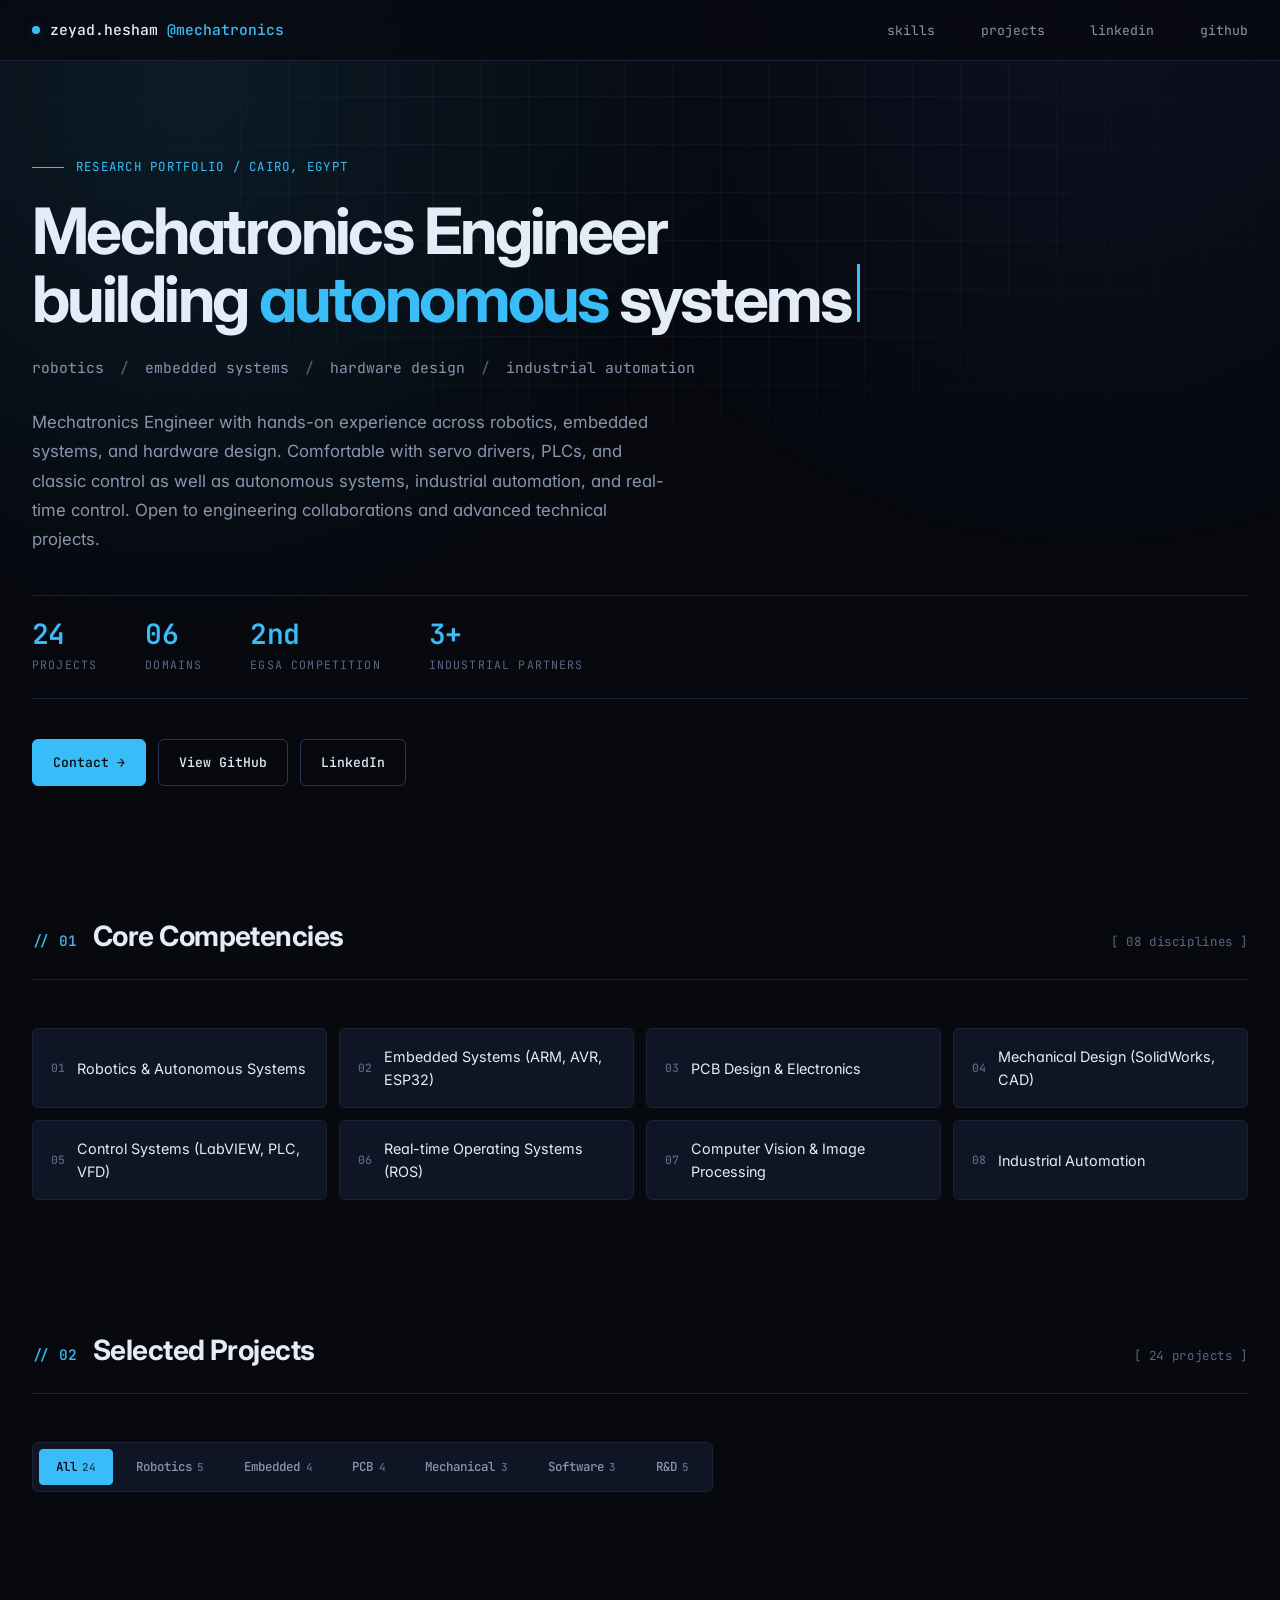
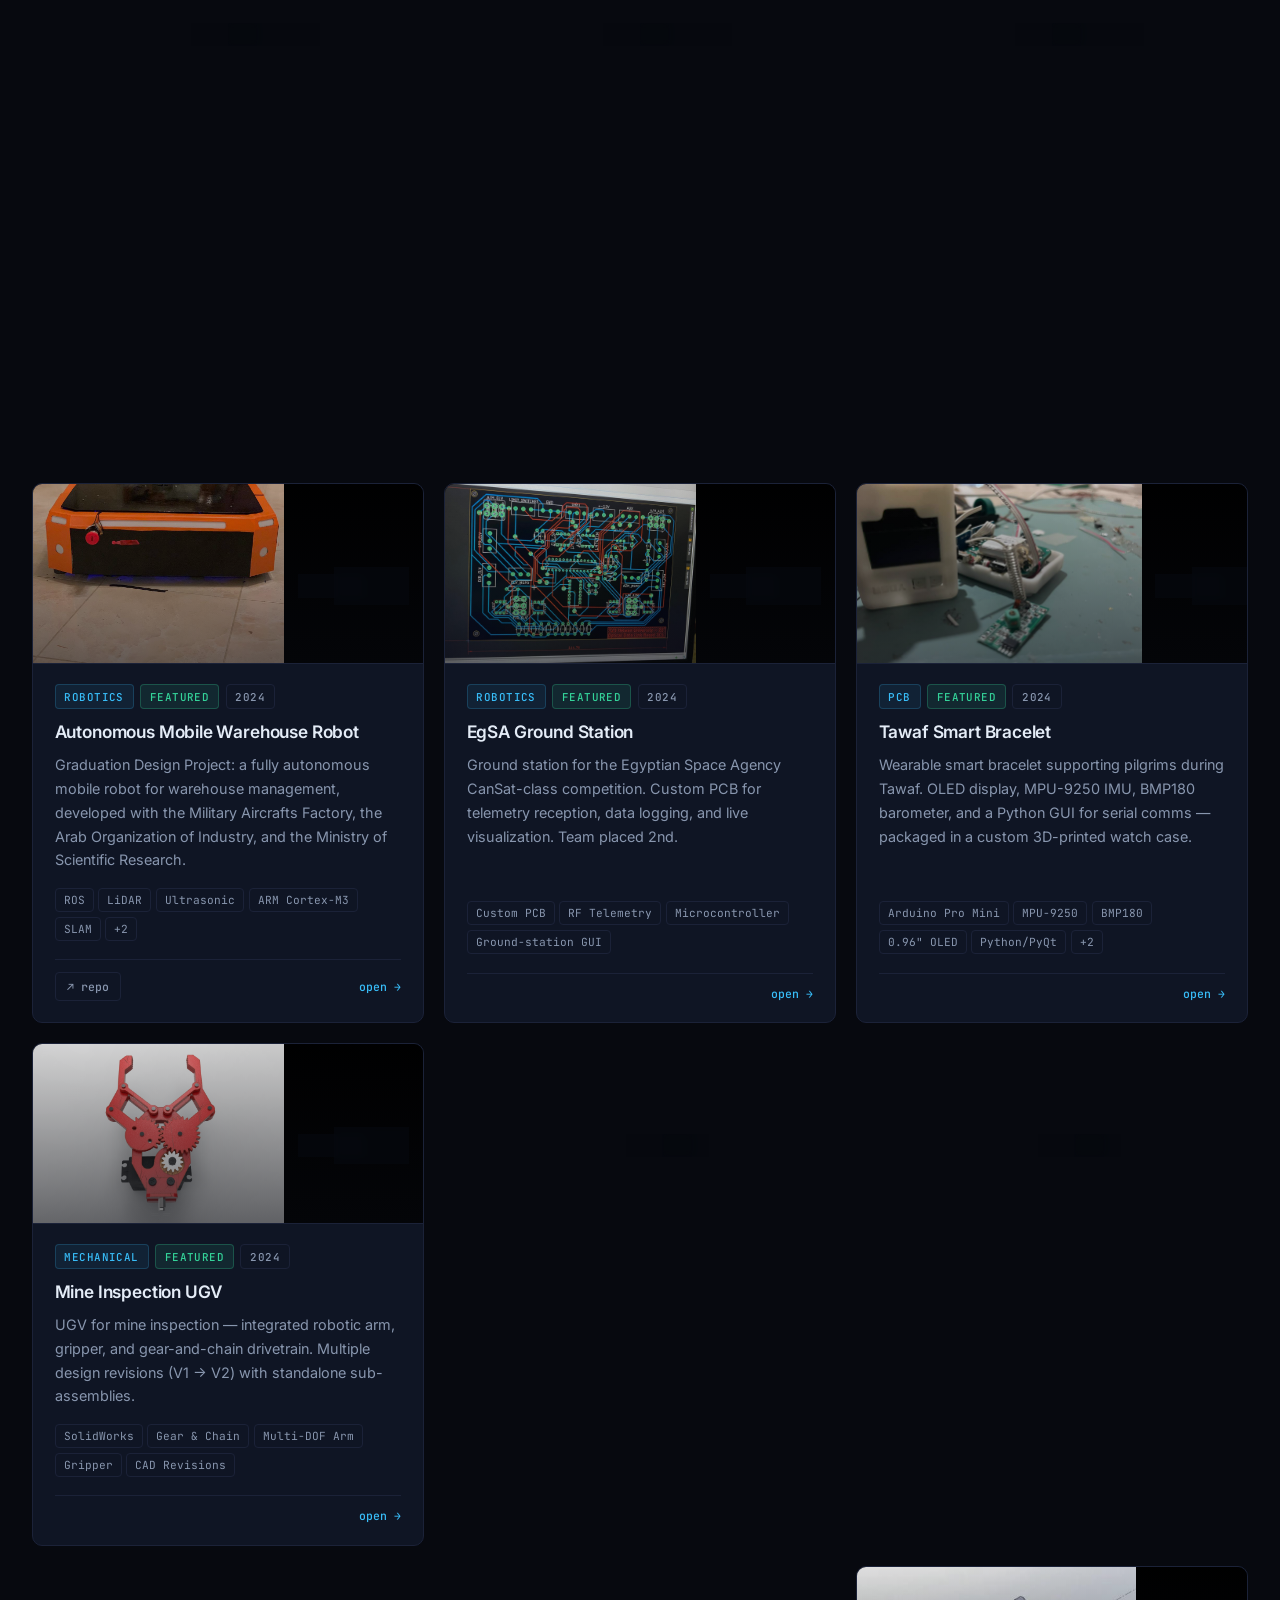
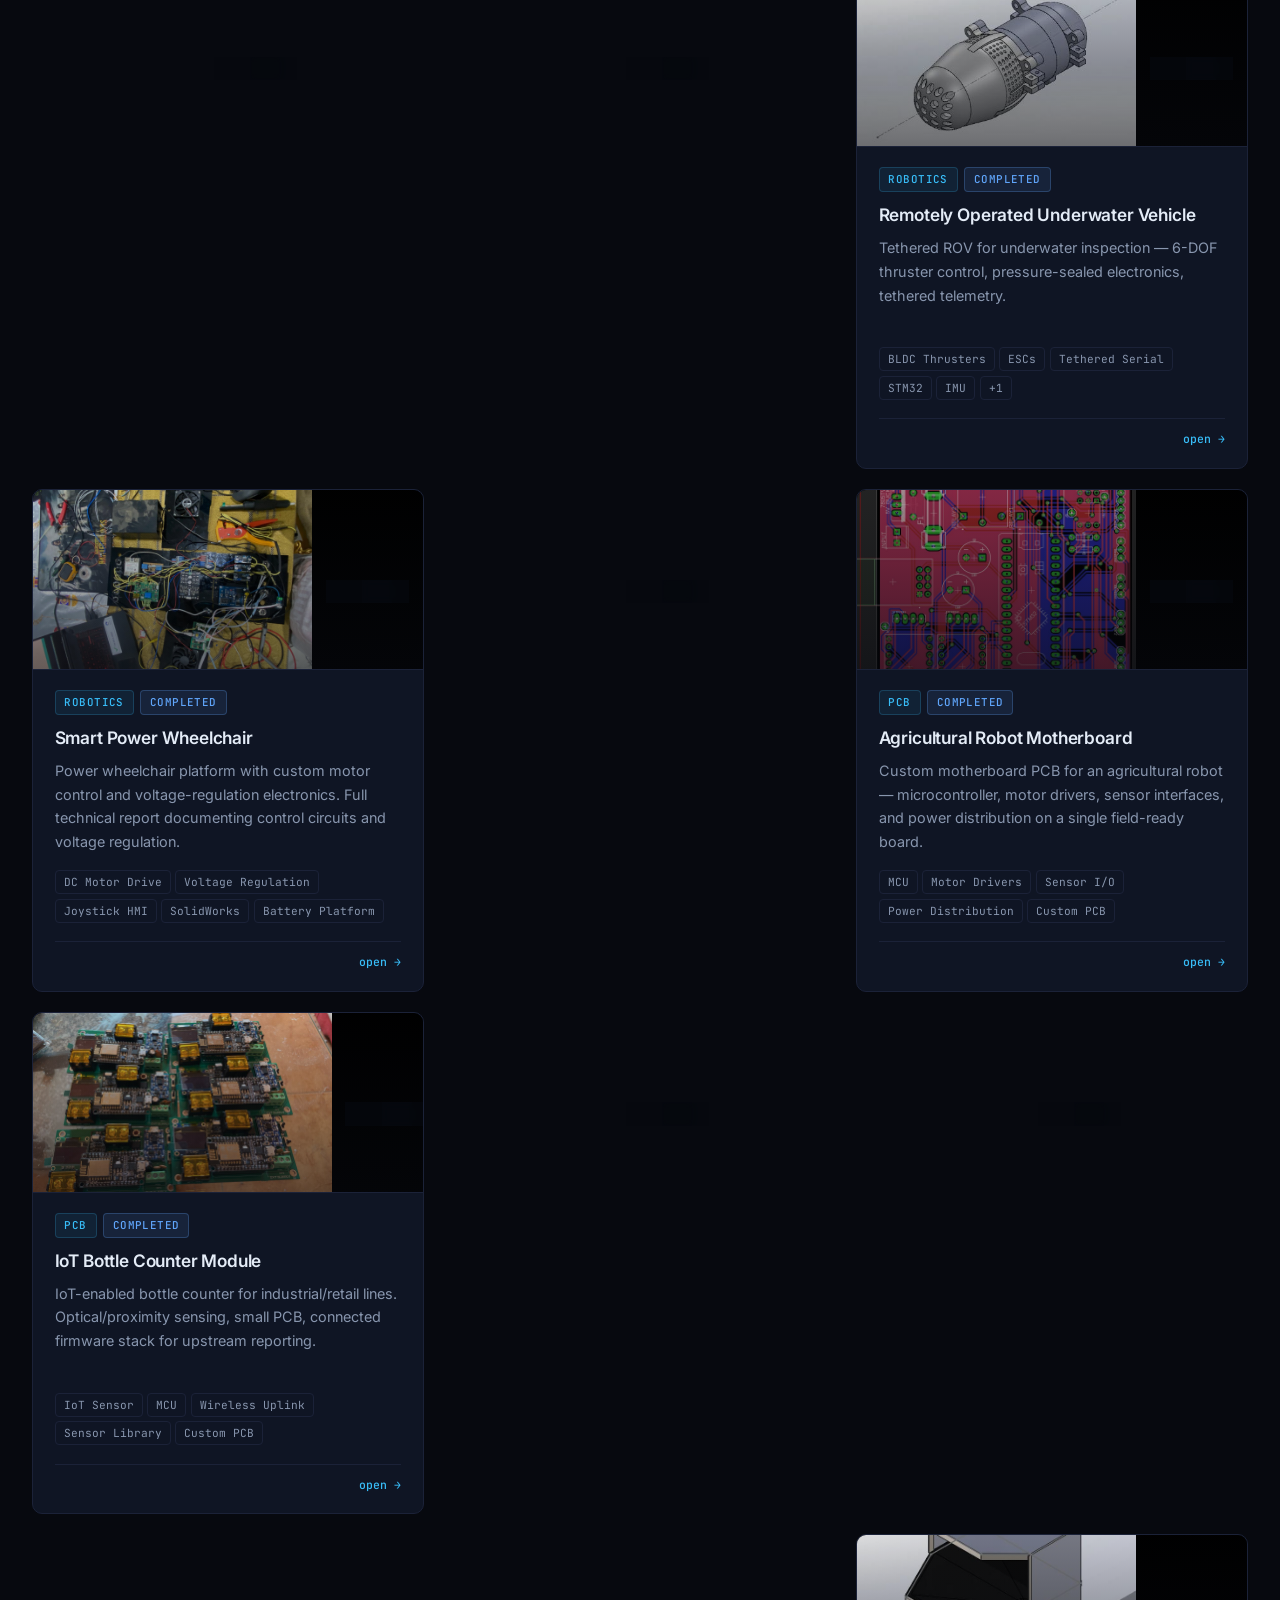
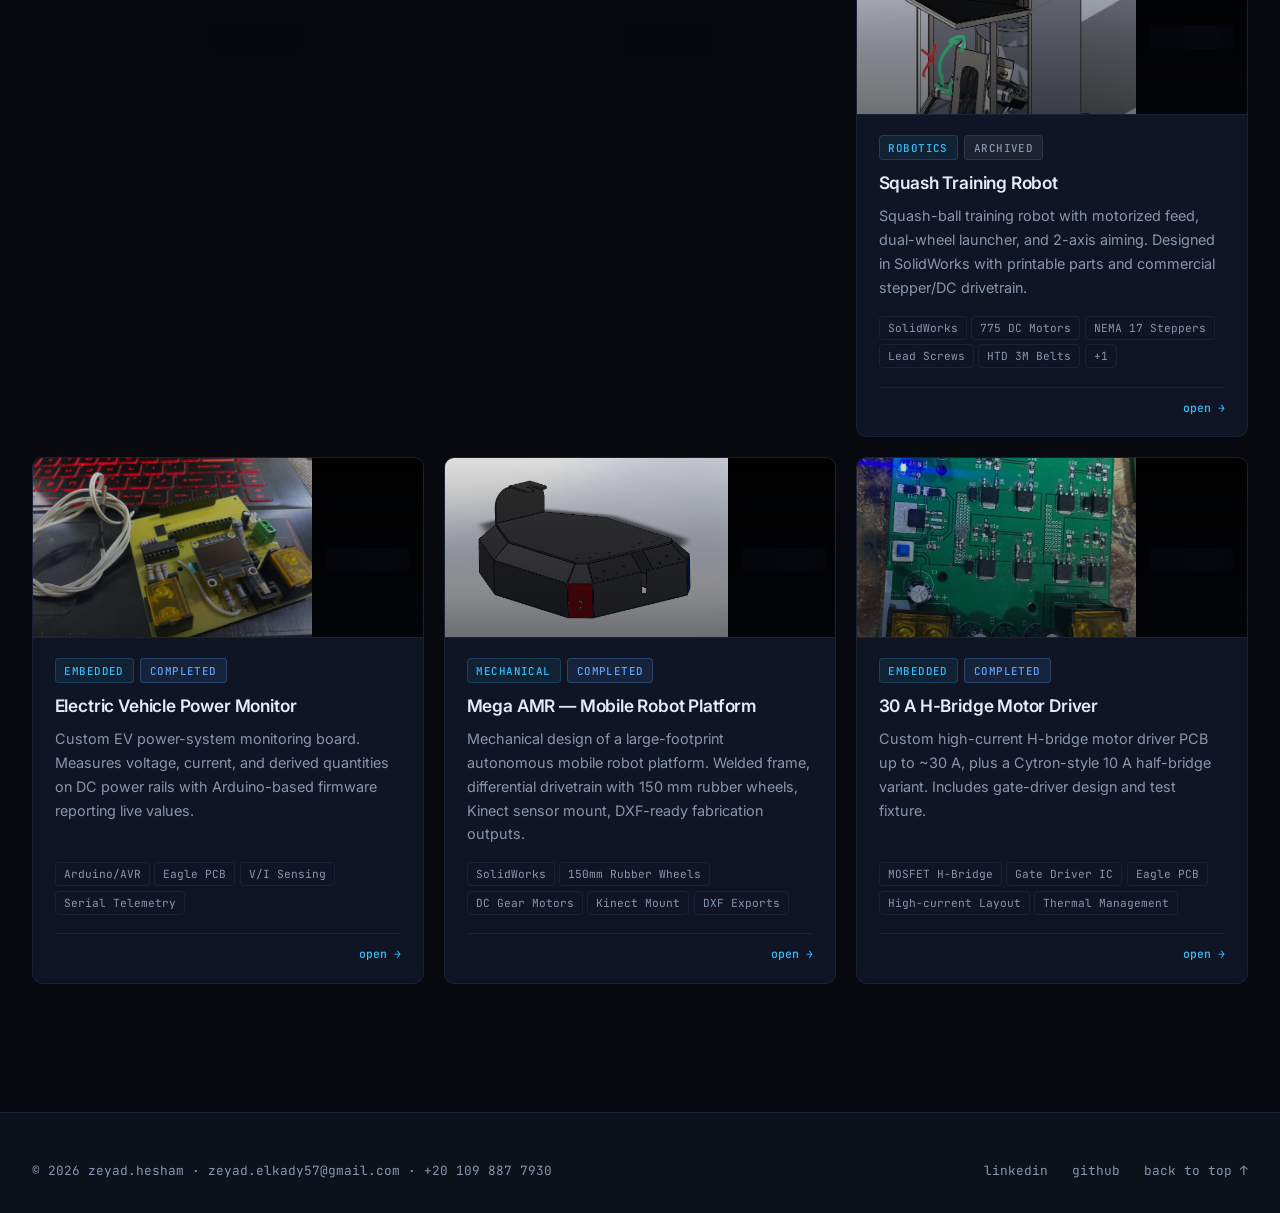
==== commit 0275f359: "Reword hero: add PLC/servo/classic control; remove research-only framing" ====
--- a/index.html
+++ b/index.html
@@ -26,7 +26,7 @@
                 <a href="#skills" class="nav-link">skills</a>
                 <a href="#projects" class="nav-link">projects</a>
                 <a href="https://www.linkedin.com/in/zeyadhesham/" class="nav-link" target="_blank" rel="noopener">linkedin</a>
-                <a href="https://github.com/mech-zeyadhesham" class="nav-link" target="_blank" rel="noopener">github</a>
+                <a href="https://github.com/ZeyadHesham-Robotics" class="nav-link" target="_blank" rel="noopener">github</a>
             </nav>
         </div>
     </header>
@@ -47,9 +47,10 @@
             <span>industrial automation</span>
         </div>
         <p class="hero-desc">
-            Mechatronics Engineer with hands-on experience in robotics, embedded systems, and hardware design.
-            Specializing in autonomous systems, industrial automation, and real-time control.
-            Seeking research opportunities in robotics labs for masters thesis preparation.
+            Mechatronics Engineer with hands-on experience across robotics, embedded systems, and hardware design.
+            Comfortable with servo drivers, PLCs, and classic control as well as autonomous systems,
+            industrial automation, and real-time control.
+            Open to engineering collaborations and advanced technical projects.
         </p>
 
         <div class="hero-stats">
@@ -73,7 +74,7 @@
 
         <div class="hero-contact">
             <a href="mailto:zeyad.elkady57@gmail.com" class="btn btn-primary">Contact →</a>
-            <a href="https://github.com/mech-zeyadhesham" class="btn btn-ghost" target="_blank" rel="noopener">View GitHub</a>
+            <a href="https://github.com/ZeyadHesham-Robotics" class="btn btn-ghost" target="_blank" rel="noopener">View GitHub</a>
             <a href="https://www.linkedin.com/in/zeyadhesham/" class="btn btn-ghost" target="_blank" rel="noopener">LinkedIn</a>
         </div>
     </section>
@@ -101,8 +102,14 @@
 
     <div class="modal-backdrop" id="modal-backdrop" role="dialog" aria-modal="true" aria-labelledby="modal-title" aria-hidden="true">
         <div class="modal" role="document">
-            <div class="modal-image" id="modal-image">
-                <span id="modal-emoji">🔧</span>
+            <div class="modal-media" id="modal-media">
+                <div class="modal-media-stage" id="modal-media-stage">
+                    <span class="modal-media-emoji" id="modal-media-emoji">🔧</span>
+                </div>
+                <button type="button" class="modal-media-nav modal-media-prev" id="modal-media-prev" aria-label="Previous media">‹</button>
+                <button type="button" class="modal-media-nav modal-media-next" id="modal-media-next" aria-label="Next media">›</button>
+                <div class="modal-media-counter" id="modal-media-counter"></div>
+                <div class="modal-media-dots" id="modal-media-dots" role="tablist" aria-label="Select media"></div>
                 <button type="button" class="modal-close" id="modal-close" aria-label="Close">✕</button>
             </div>
             <div class="modal-body">
@@ -129,7 +136,7 @@
             <div>© <span id="copyright-year"></span> zeyad.hesham · <a href="mailto:zeyad.elkady57@gmail.com">zeyad.elkady57@gmail.com</a> · +20 109 887 7930</div>
             <div class="footer-links">
                 <a href="https://www.linkedin.com/in/zeyadhesham/" target="_blank" rel="noopener">linkedin</a>
-                <a href="https://github.com/mech-zeyadhesham" target="_blank" rel="noopener">github</a>
+                <a href="https://github.com/ZeyadHesham-Robotics" target="_blank" rel="noopener">github</a>
                 <a href="#">back to top ↑</a>
             </div>
         </div>
